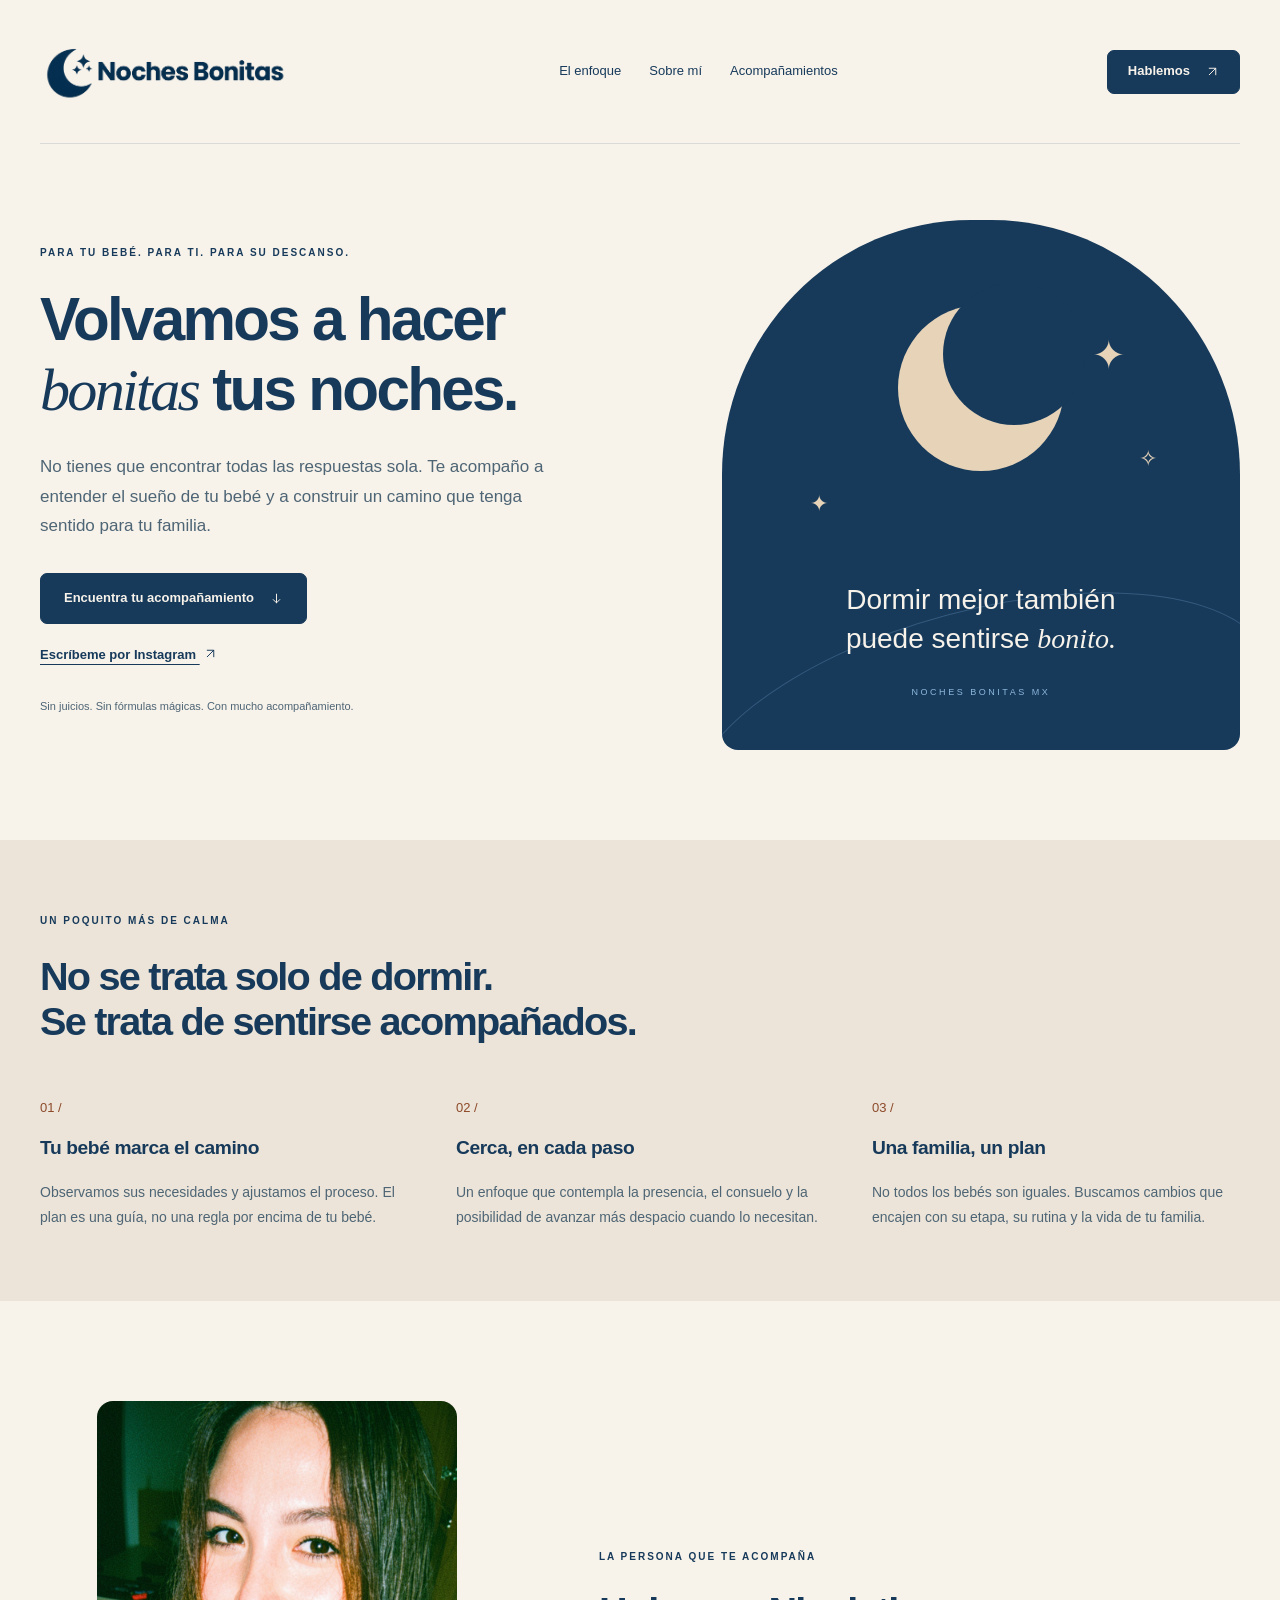
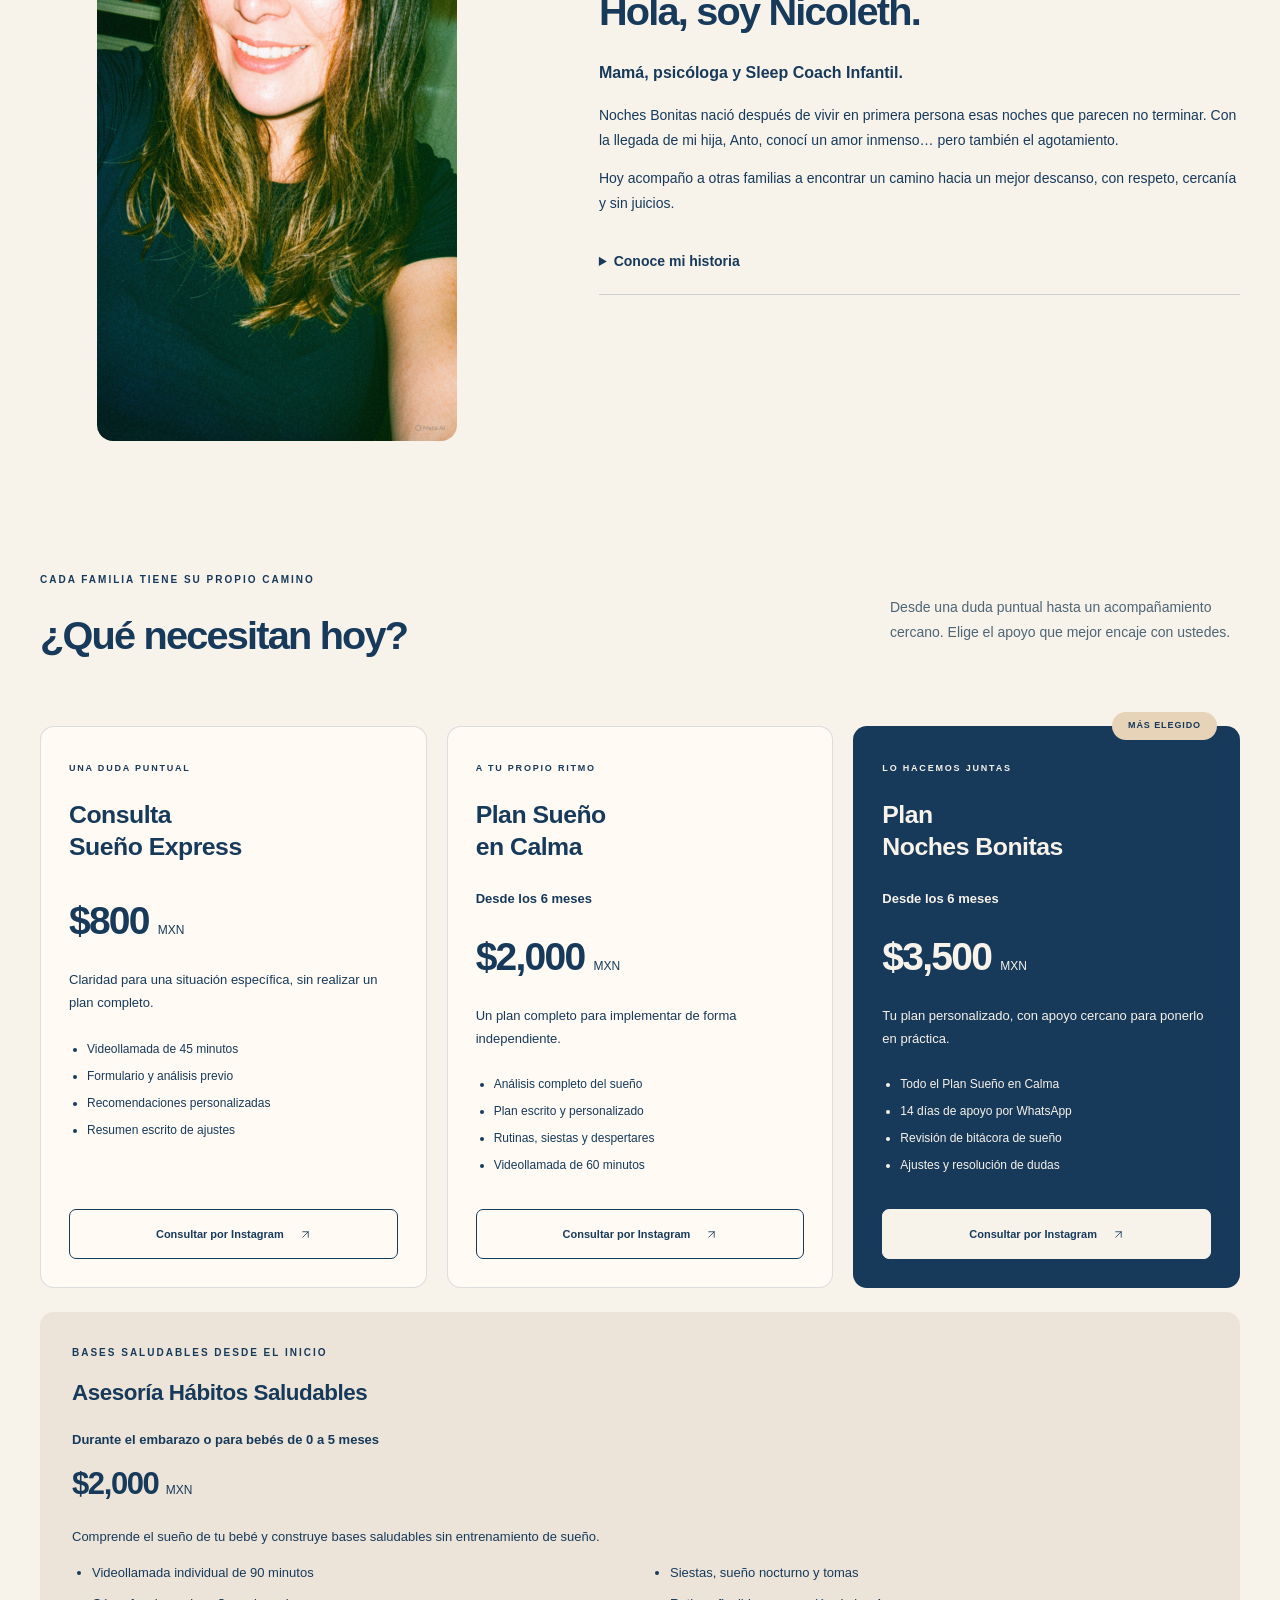
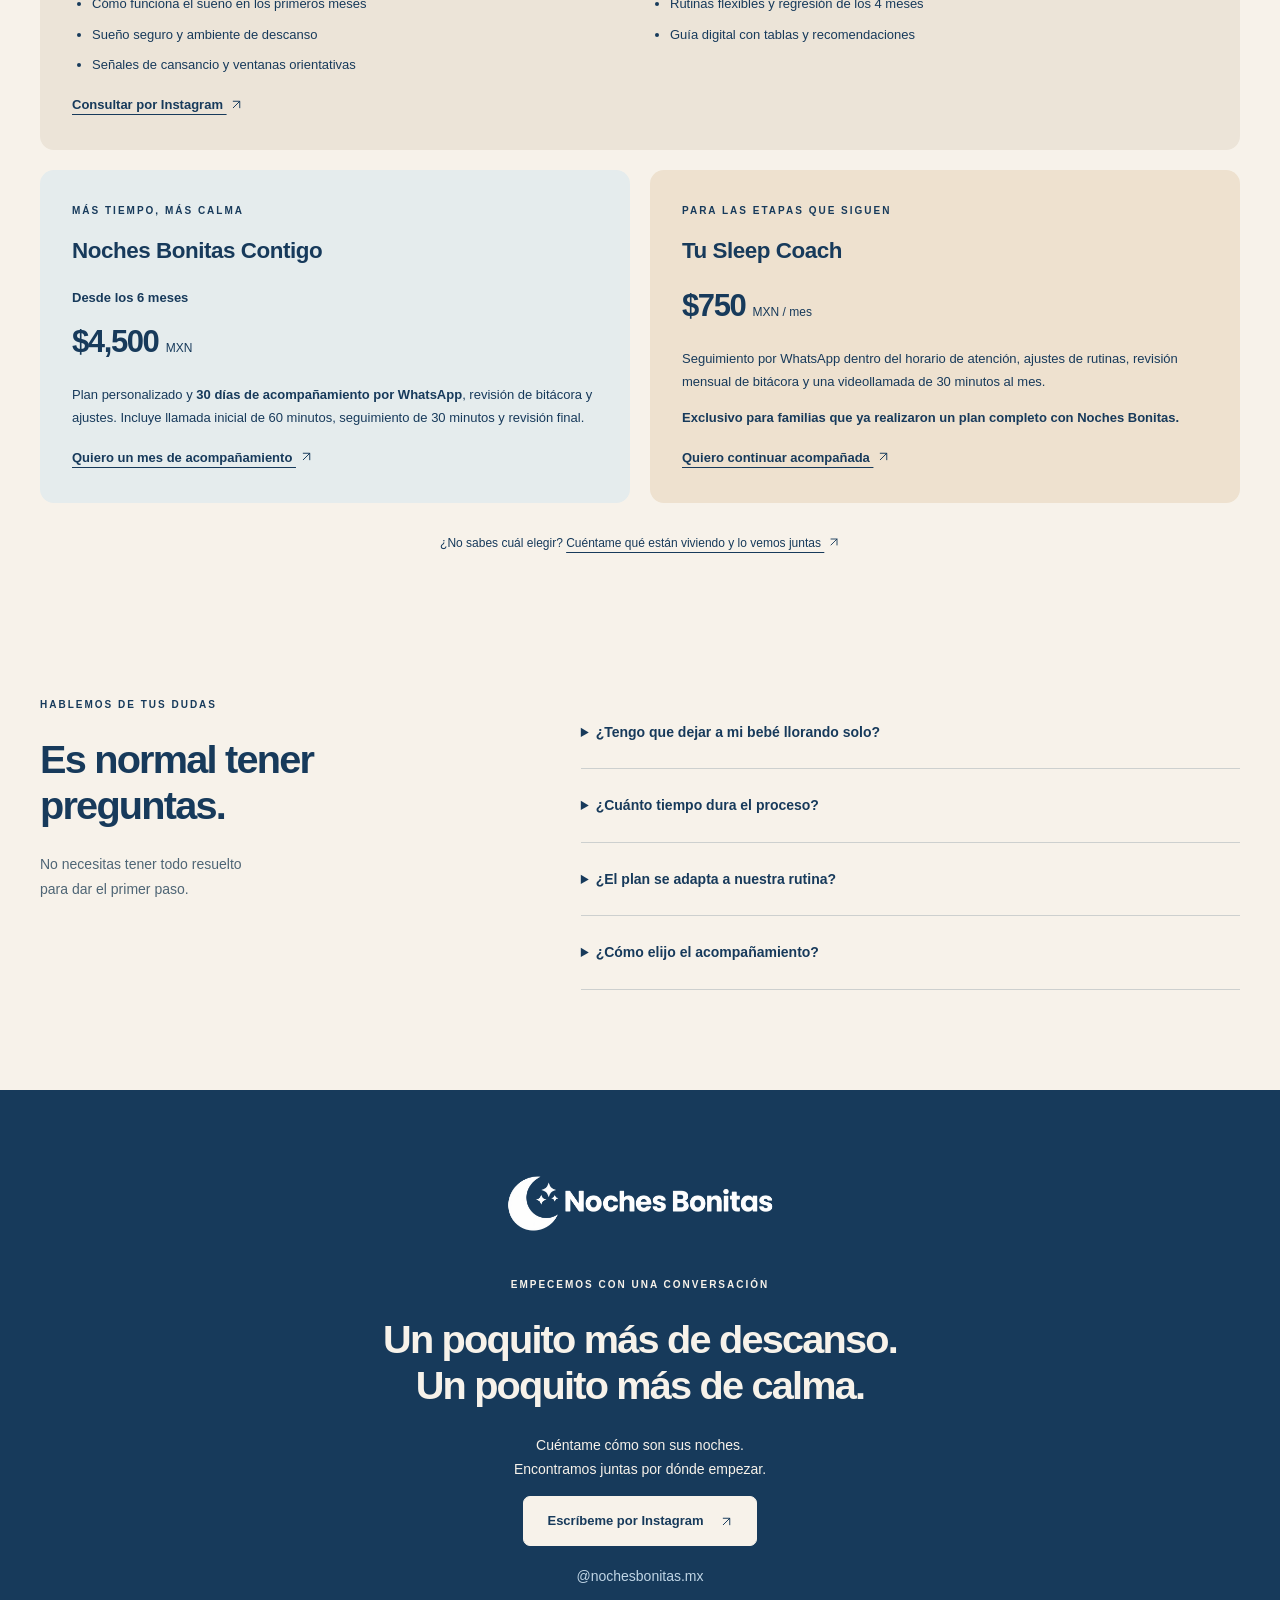
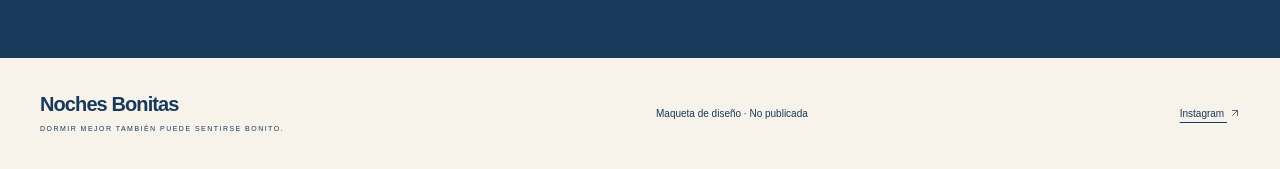
==== index.html @ 9ad990f3 "feat: add responsive Noches Bonitas website" ====
<!doctype html>
<html lang="es-MX">
<head>
  <meta charset="utf-8">
  <meta name="viewport" content="width=device-width, initial-scale=1">
  <meta name="description" content="Acompañamiento de sueño infantil respetuoso y personalizado con Nicoleth. Conoce los servicios de Noches Bonitas Mx.">
  <title>Noches Bonitas · Sueño infantil respetuoso</title>
  <link rel="stylesheet" href="styles.css">
  <script src="animations.js" defer></script>
</head>
<body>
  <a class="skip-link" href="#inicio">Ir al contenido</a>
  <header class="header wrap">
    <a class="brand-image" href="#inicio" aria-label="Noches Bonitas, inicio"><img src="assets/images/brand/logo-web-v2.png" alt="Noches Bonitas" width="2172" height="724" fetchpriority="high"></a>
    <nav aria-label="Navegación principal"><a href="#enfoque">El enfoque</a><a href="#nicoleth">Sobre mí</a><a href="#servicios">Acompañamientos</a></nav>
    <a class="button small" href="https://ig.me/m/nochesbonitas.mx">Hablemos <svg class="icon-arrow" viewBox="0 0 24 24" width="16" height="16" fill="none" stroke="currentColor" stroke-width="1.8" stroke-linecap="round" stroke-linejoin="round" aria-hidden="true" focusable="false"><path d="M6 18 18 6M6 6h12v12"/></svg></a>
  </header>
  <main id="inicio">
    <section class="hero wrap" aria-labelledby="hero-title">
      <div class="hero-copy">
        <p class="eyebrow">PARA TU BEBÉ. PARA TI. PARA SU DESCANSO.</p>
        <h1 id="hero-title">Volvamos a hacer<br><em>bonitas</em> tus noches.</h1>
        <p class="intro">No tienes que encontrar todas las respuestas sola. Te acompaño a entender el sueño de tu bebé y a construir un camino que tenga sentido para tu familia.</p>
        <div class="actions"><a class="button" href="#servicios">Encuentra tu acompañamiento <svg class="icon-arrow" viewBox="0 0 24 24" width="16" height="16" fill="none" stroke="currentColor" stroke-width="1.8" stroke-linecap="round" stroke-linejoin="round" aria-hidden="true" focusable="false"><path d="M12 4v16m-6-6 6 6 6-6"/></svg></a><a class="text-link" href="https://ig.me/m/nochesbonitas.mx">Escríbeme por Instagram <svg class="icon-arrow" viewBox="0 0 24 24" width="16" height="16" fill="none" stroke="currentColor" stroke-width="1.8" stroke-linecap="round" stroke-linejoin="round" aria-hidden="true" focusable="false"><path d="M6 18 18 6M6 6h12v12"/></svg></a></div>
        <p class="hero-note">Sin juicios. Sin fórmulas mágicas. Con mucho acompañamiento.</p>
      </div>
      <div class="night-art" role="img" aria-label="Ilustración decorativa de una luna y estrellas sobre un cielo azul">
        <span class="star star-one">✦</span><span class="star star-two">✧</span><span class="star star-three">✦</span>
        <div class="moon"></div><div class="orbit"></div>
        <p>Dormir mejor también<br>puede sentirse <em>bonito.</em></p>
        <span class="art-caption">NOCHES BONITAS MX</span>
      </div>
    </section>
    <section class="approach" id="enfoque">
      <div class="wrap"><p class="eyebrow">UN POQUITO MÁS DE CALMA</p><h2>No se trata solo de dormir.<br>Se trata de sentirse acompañados.</h2>
        <div class="principles">
          <article><span class="number">01 /</span><h3>Tu bebé marca el camino</h3><p>Observamos sus necesidades y ajustamos el proceso. El plan es una guía, no una regla por encima de tu bebé.</p></article>
          <article><span class="number">02 /</span><h3>Cerca, en cada paso</h3><p>Un enfoque que contempla la presencia, el consuelo y la posibilidad de avanzar más despacio cuando lo necesitan.</p></article>
          <article><span class="number">03 /</span><h3>Una familia, un plan</h3><p>No todos los bebés son iguales. Buscamos cambios que encajen con su etapa, su rutina y la vida de tu familia.</p></article>
        </div>
      </div>
    </section>
    <section class="about wrap" id="nicoleth">
      <div class="portrait"><img src="assets/images/people/nicoleth.jpeg" alt="Nicoleth, fundadora de Noches Bonitas" width="900" height="1600" loading="lazy" decoding="async"></div>
      <div><p class="eyebrow">LA PERSONA QUE TE ACOMPAÑA</p><h2>Hola, soy Nicoleth.</h2><p class="credentials">Mamá, psicóloga y Sleep Coach Infantil.</p><p>Noches Bonitas nació después de vivir en primera persona esas noches que parecen no terminar. Con la llegada de mi hija, Anto, conocí un amor inmenso… pero también el agotamiento.</p><p>Hoy acompaño a otras familias a encontrar un camino hacia un mejor descanso, con respeto, cercanía y sin juicios.</p>
        <details class="story"><summary>Conoce mi historia</summary><p>Buscando respuestas descubrí que sí es posible ayudar a nuestros bebés a dormir mejor sin dejar de acompañarlos, respetando sus necesidades, sus tiempos y, sobre todo, el vínculo con nosotros.</p><p>Y de ahí nació Noches Bonitas. Un espacio creado para familias que quieren mejorar el descanso de sus pequeños desde un enfoque cálido, respetuoso y personalizado, porque no todos los bebés son iguales y tampoco todas las familias necesitan lo mismo.</p><p>Aquí vamos a mirar mucho más que cuántas horas duerme tu bebé. Vamos a entender qué está pasando, hacer los ajustes que necesitemos y encontrar juntas un camino que realmente tenga sentido para tu familia.</p><p>Porque mi objetivo no es solamente que tu bebé duerma mejor. Es que ustedes vuelvan a disfrutar sus noches, sus días y esta etapa con un poquito más de calma.</p></details>
      </div>
    </section>
    <section class="services wrap" id="servicios">
      <div class="section-heading"><div><p class="eyebrow">CADA FAMILIA TIENE SU PROPIO CAMINO</p><h2>¿Qué necesitan hoy?</h2></div><p>Desde una duda puntual hasta un acompañamiento cercano. Elige el apoyo que mejor encaje con ustedes.</p></div>
      <div class="plan-grid">
        <article class="plan"><p class="eyebrow">UNA DUDA PUNTUAL</p><h3>Consulta <br>Sueño Express</h3><p class="price">$800 <span>MXN</span></p><p>Claridad para una situación específica, sin realizar un plan completo.</p><ul><li>Videollamada de 45 minutos</li><li>Formulario y análisis previo</li><li>Recomendaciones personalizadas</li><li>Resumen escrito de ajustes</li></ul><a class="button outline" href="https://ig.me/m/nochesbonitas.mx">Consultar por Instagram <svg class="icon-arrow" viewBox="0 0 24 24" width="16" height="16" fill="none" stroke="currentColor" stroke-width="1.8" stroke-linecap="round" stroke-linejoin="round" aria-hidden="true" focusable="false"><path d="M6 18 18 6M6 6h12v12"/></svg></a></article>
        <article class="plan"><p class="eyebrow">A TU PROPIO RITMO</p><h3>Plan Sueño <br>en Calma</h3><p class="eligibility">Desde los 6 meses</p><p class="price">$2,000 <span>MXN</span></p><p>Un plan completo para implementar de forma independiente.</p><ul><li>Análisis completo del sueño</li><li>Plan escrito y personalizado</li><li>Rutinas, siestas y despertares</li><li>Videollamada de 60 minutos</li></ul><a class="button outline" href="https://ig.me/m/nochesbonitas.mx">Consultar por Instagram <svg class="icon-arrow" viewBox="0 0 24 24" width="16" height="16" fill="none" stroke="currentColor" stroke-width="1.8" stroke-linecap="round" stroke-linejoin="round" aria-hidden="true" focusable="false"><path d="M6 18 18 6M6 6h12v12"/></svg></a></article>
        <article class="plan featured"><span class="badge">MÁS ELEGIDO</span><p class="eyebrow">LO HACEMOS JUNTAS</p><h3>Plan <br>Noches Bonitas</h3><p class="eligibility">Desde los 6 meses</p><p class="price">$3,500 <span>MXN</span></p><p>Tu plan personalizado, con apoyo cercano para ponerlo en práctica.</p><ul><li>Todo el Plan Sueño en Calma</li><li>14 días de apoyo por WhatsApp</li><li>Revisión de bitácora de sueño</li><li>Ajustes y resolución de dudas</li></ul><a class="button cream" href="https://ig.me/m/nochesbonitas.mx">Consultar por Instagram <svg class="icon-arrow" viewBox="0 0 24 24" width="16" height="16" fill="none" stroke="currentColor" stroke-width="1.8" stroke-linecap="round" stroke-linejoin="round" aria-hidden="true" focusable="false"><path d="M6 18 18 6M6 6h12v12"/></svg></a></article>
      </div>
      <div class="extra-plans">
        <article class="wide-plan early-months">
          <p class="eyebrow">BASES SALUDABLES DESDE EL INICIO</p>
          <h3>Asesoría Hábitos Saludables</h3>
          <p class="eligibility">Durante el embarazo o para bebés de 0 a 5 meses</p>
          <p class="price">$2,000 <span>MXN</span></p>
          <p>Comprende el sueño de tu bebé y construye bases saludables sin entrenamiento de sueño.</p>
          <ul>
            <li>Videollamada individual de 90 minutos</li>
            <li>Cómo funciona el sueño en los primeros meses</li>
            <li>Sueño seguro y ambiente de descanso</li>
            <li>Señales de cansancio y ventanas orientativas</li>
            <li>Siestas, sueño nocturno y tomas</li>
            <li>Rutinas flexibles y regresión de los 4 meses</li>
            <li>Guía digital con tablas y recomendaciones</li>
          </ul>
          <a class="text-link" href="https://ig.me/m/nochesbonitas.mx">Consultar por Instagram <svg class="icon-arrow" viewBox="0 0 24 24" width="16" height="16" fill="none" stroke="currentColor" stroke-width="1.8" stroke-linecap="round" stroke-linejoin="round" aria-hidden="true" focusable="false"><path d="M6 18 18 6M6 6h12v12"/></svg></a>
        </article>
        <article class="wide-plan"><p class="eyebrow">MÁS TIEMPO, MÁS CALMA</p><h3>Noches Bonitas Contigo</h3><p class="eligibility">Desde los 6 meses</p><p class="price">$4,500 <span>MXN</span></p><p>Plan personalizado y <strong>30 días de acompañamiento por WhatsApp</strong>, revisión de bitácora y ajustes. Incluye llamada inicial de 60 minutos, seguimiento de 30 minutos y revisión final.</p><a class="text-link" href="https://ig.me/m/nochesbonitas.mx">Quiero un mes de acompañamiento <svg class="icon-arrow" viewBox="0 0 24 24" width="16" height="16" fill="none" stroke="currentColor" stroke-width="1.8" stroke-linecap="round" stroke-linejoin="round" aria-hidden="true" focusable="false"><path d="M6 18 18 6M6 6h12v12"/></svg></a></article>
        <article class="wide-plan membership"><p class="eyebrow">PARA LAS ETAPAS QUE SIGUEN</p><h3>Tu Sleep Coach</h3><p class="price">$750 <span>MXN / mes</span></p><p>Seguimiento por WhatsApp dentro del horario de atención, ajustes de rutinas, revisión mensual de bitácora y una videollamada de 30 minutos al mes.</p><p class="eligibility">Exclusivo para familias que ya realizaron un plan completo con Noches Bonitas.</p><a class="text-link" href="https://ig.me/m/nochesbonitas.mx">Quiero continuar acompañada <svg class="icon-arrow" viewBox="0 0 24 24" width="16" height="16" fill="none" stroke="currentColor" stroke-width="1.8" stroke-linecap="round" stroke-linejoin="round" aria-hidden="true" focusable="false"><path d="M6 18 18 6M6 6h12v12"/></svg></a></article>
      </div>
      <p class="help">¿No sabes cuál elegir? <a href="https://ig.me/m/nochesbonitas.mx">Cuéntame qué están viviendo y lo vemos juntas <svg class="icon-arrow" viewBox="0 0 24 24" width="16" height="16" fill="none" stroke="currentColor" stroke-width="1.8" stroke-linecap="round" stroke-linejoin="round" aria-hidden="true" focusable="false"><path d="M6 18 18 6M6 6h12v12"/></svg></a></p>
    </section>
    <section class="faq wrap" id="preguntas"><div><p class="eyebrow">HABLEMOS DE TUS DUDAS</p><h2>Es normal tener<br>preguntas.</h2><p>No necesitas tener todo resuelto<br>para dar el primer paso.</p></div><div class="questions">
      <details><summary>¿Tengo que dejar a mi bebé llorando solo?</summary><p>El enfoque de Noches Bonitas no consiste en dejarlo llorando solo. Puede haber protesta o llanto ante los cambios; el acompañamiento se adapta y puede incluir voz, contacto, brazos o una pausa.</p></details>
      <details><summary>¿Cuánto tiempo dura el proceso?</summary><p>No hay un número exacto de noches ni resultados garantizados. Cada bebé y cada familia tienen su ritmo. Los 14 o 30 días de los planes corresponden al tiempo de acompañamiento contratado.</p></details>
      <details><summary>¿El plan se adapta a nuestra rutina?</summary><p>Sí. Se busca una estructura flexible y personalizada. No se trata de seguir un horario perfecto, sino de observar las necesidades de tu bebé y ajustar el camino.</p></details>
      <details><summary>¿Cómo elijo el acompañamiento?</summary><p>Si estás embarazada o tu bebé tiene de 0 a 5 meses, la Asesoría Hábitos Saludables ofrece orientación sin entrenamiento de sueño. Desde los 6 meses, puedes elegir un plan personalizado con distintos niveles de apoyo. Para una situación puntual, está la Consulta Sueño Express. Escríbeme por Instagram y revisamos qué opción encaja con tu familia.</p></details>
    </div></section>
    <section class="contact"><div class="wrap"><img class="contact-logo" src="assets/images/brand/logo-web-v2.png" alt="Noches Bonitas" width="2172" height="724" loading="lazy" decoding="async"><p class="eyebrow">EMPECEMOS CON UNA CONVERSACIÓN</p><h2>Un poquito más de descanso.<br>Un poquito más de calma.</h2><p>Cuéntame cómo son sus noches.<br>Encontramos juntas por dónde empezar.</p><a class="button cream" href="https://ig.me/m/nochesbonitas.mx">Escríbeme por Instagram <svg class="icon-arrow" viewBox="0 0 24 24" width="16" height="16" fill="none" stroke="currentColor" stroke-width="1.8" stroke-linecap="round" stroke-linejoin="round" aria-hidden="true" focusable="false"><path d="M6 18 18 6M6 6h12v12"/></svg></a><p class="handle">@nochesbonitas.mx</p></div></section>
  </main>
  <footer class="wrap"><a class="wordmark" href="#inicio">Noches Bonitas<span>DORMIR MEJOR TAMBIÉN PUEDE SENTIRSE BONITO.</span></a><p>Maqueta de diseño · No publicada</p><a href="https://www.instagram.com/nochesbonitas.mx/">Instagram <svg class="icon-arrow" viewBox="0 0 24 24" width="16" height="16" fill="none" stroke="currentColor" stroke-width="1.8" stroke-linecap="round" stroke-linejoin="round" aria-hidden="true" focusable="false"><path d="M6 18 18 6M6 6h12v12"/></svg></a></footer>
</body>
</html>
---- styles.css ----
:root {
  --night: #173a5b;
  --sky: #8db8dc;
  --cream: #f7f2ea;
  --sand: #e6d3b8;
  --caramel: #d9b48b;
  --terracotta: #d8743c;
  --ink-muted: #4e6575;
}
* { box-sizing: border-box; }
html { scroll-behavior: smooth; scroll-padding-top: 24px; }
body { margin: 0; background: var(--cream); color: var(--night); font-family: Montserrat, "Segoe UI", sans-serif; font-size: 16px; line-height: 1.75; }
a { color: inherit; text-underline-offset: 5px; }
a, summary { -webkit-tap-highlight-color: transparent; }
:focus-visible { outline: 3px solid var(--terracotta); outline-offset: 6px; }
h1, h2, h3, .wordmark { font-family: Poppins, "Segoe UI", sans-serif; line-height: 1.15; letter-spacing: -.045em; }
h1, h2, h3, p { margin-top: 0; }
h1 { font-size: clamp(2.7rem, 4.7vw, 4.6rem); font-weight: 600; margin-bottom: 28px; }
h2 { font-size: clamp(2rem, 3.1vw, 3rem); font-weight: 600; margin-bottom: 24px; }
h3 { font-size: 1.55rem; font-weight: 600; line-height: 1.3; letter-spacing: -.02em; }
em { font-family: Georgia, serif; font-weight: 400; }
.wrap { width: min(1200px, calc(100% - 80px)); margin-inline: auto; }
.header { display: flex; align-items: center; justify-content: space-between; gap: 24px; padding-block: 30px; border-bottom: 1px solid #173a5b20; }
.wordmark { font-size: 1.6rem; text-decoration: none; font-weight: 700; white-space: nowrap; }
.wordmark span { display: block; margin-top: 8px; font: 9px/1.5 "Segoe UI", sans-serif; letter-spacing: .21em; }
nav { display: flex; gap: 28px; font-size: 13px; }
nav a { text-decoration: none; }
nav a:hover, .text-link:hover { text-decoration: underline; }
.button { display: inline-flex; justify-content: center; align-items: center; gap: 16px; min-height: 50px; padding: 13px 23px; border: 1px solid var(--night); border-radius: 7px; color: var(--cream); background: var(--night); text-decoration: none; font-size: 13px; font-weight: 600; transition: transform .2s, box-shadow .2s; }
.button:hover { transform: translateY(-2px); box-shadow: 0 6px 16px #173a5b20; }
.button.small { min-height: 44px; padding: 9px 20px; }
.hero { display: grid; grid-template-columns: 1.2fr 1fr; align-items: center; gap: 60px; padding-block: 76px 90px; }
.eyebrow { font-size: 10px; font-weight: 700; letter-spacing: .2em; margin-bottom: 24px; }
.intro { max-width: 520px; font-size: 17px; color: var(--ink-muted); }
.actions { display: flex; align-items: flex-start; flex-direction: column; gap: 20px; margin-top: 32px; }
.text-link { font-size: 13px; font-weight: 600; }
.icon-arrow { display: inline-block; width: 1em; height: 1em; flex-shrink: 0; vertical-align: -0.12em; }
a:not(.button) > .icon-arrow { margin-inline-start: .3em; }
.hero-note { font-size: 11px; color: var(--ink-muted); margin-top: 30px; }
.night-art { min-height: 530px; background: var(--night); border-radius: 48% 48% 16px 16px; position: relative; overflow: hidden; display: flex; flex-direction: column; align-items: center; justify-content: flex-end; padding: 50px 24px; color: var(--cream); }
.moon { position: absolute; top: 85px; left: calc(50% - 83px); width: 166px; height: 166px; border-radius: 50%; background: var(--sand); }
.moon::after { content: ""; position: absolute; width: 142px; height: 142px; border-radius: 50%; background: var(--night); top: -22px; left: 45px; }
.star { position: absolute; color: var(--sand); }
.star-one { top: 100px; right: 22%; font-size: 40px; }
.star-two { top: 220px; right: 16%; font-size: 22px; }
.star-three { top: 265px; left: 17%; font-size: 22px; }
.night-art p { text-align: center; font-size: 28px; line-height: 1.4; z-index: 1; margin-bottom: 26px; }
.art-caption { font-size: 9px; letter-spacing: .28em; color: var(--sky); }
.orbit { width: 600px; height: 260px; border: 1px solid #8db8dc40; position: absolute; bottom: -120px; border-radius: 50%; transform: rotate(-15deg); }
.approach { background: #ece4d8; padding-block: 72px; }
.principles { display: grid; grid-template-columns: repeat(3, 1fr); gap: 48px; margin-top: 48px; }
.principles h3 { font-size: 1.2rem; margin-top: 15px; }
.principles p { font-size: 14px; margin-bottom: 0; color: var(--ink-muted); }
.number { color: #8d4929; font-size: 13px; }
.about { display: grid; grid-template-columns: .85fr 1.15fr; gap: 85px; align-items: center; padding-block: 100px; }
.brand-image { display: block; flex-shrink: 0; width: 250px; line-height: 0; }
.brand-image img { display: block; width: 100%; height: auto; }
.portrait { width: min(100%, 360px); justify-self: center; }
.portrait img { display: block; width: 100%; height: auto; border-radius: 16px; }
.contact-logo { display: block; width: min(280px, 85%); height: auto; margin: 0 auto 28px; filter: brightness(0) invert(1); }
.credentials { font-weight: 600; }
.about p:not(.eyebrow):not(.credentials) { font-size: 14px; }
summary { cursor: pointer; padding-block: 20px; font-weight: 600; font-size: 14px; }
details p { color: var(--ink-muted); font-size: 14px; }
.story { border-bottom: 1px solid #173a5b30; }
.services { padding-block: 30px 80px; }
.section-heading { display: flex; justify-content: space-between; align-items: center; gap: 40px; margin-bottom: 44px; }
.section-heading > p { max-width: 350px; color: var(--ink-muted); font-size: 14px; }
.plan-grid { display: grid; grid-template-columns: repeat(3, 1fr); gap: 20px; }
.plan { display: flex; flex-direction: column; padding: 34px 28px 28px; border: 1px solid #173a5300; border-color: #173a5b26; border-radius: 14px; background: #fffaf3; position: relative; }
.plan .eyebrow { font-size: 9px; margin-bottom: 22px; }
.plan h3 { min-height: 58px; }
.price { font-size: 39px; line-height: 1.2; font-weight: 600; letter-spacing: -.045em; margin-block: 10px 24px; }
.price span { font-size: 12px; letter-spacing: 0; font-weight: 400; white-space: nowrap; }
.plan > p:not(.price):not(.eyebrow), .wide-plan > p:not(.price):not(.eyebrow) { font-size: 13px; }
.plan ul { padding-left: 18px; font-size: 12px; line-height: 2.25; margin: 8px 0 30px; }
.plan .button { margin-top: auto; font-size: 11px; padding-inline: 10px; }
.outline { background: transparent; color: var(--night); }
.featured { background: var(--night); color: var(--cream); }
.badge { position: absolute; top: -15px; right: 22px; border-radius: 20px; padding: 6px 16px; background: var(--sand); color: var(--night); font-size: 9px; font-weight: 700; letter-spacing: .1em; }
.cream { background: var(--cream); color: var(--night); border-color: var(--cream); }
.extra-plans { display: grid; grid-template-columns: 1fr 1fr; gap: 20px; margin-top: 24px; }
.wide-plan { border-radius: 14px; padding: 32px; background: #e5eced; }
.wide-plan .eyebrow { margin-bottom: 16px; }
.wide-plan h3 { font-size: 1.4rem; }
.wide-plan .price { font-size: 31px; }
.membership { background: #eee1cf; }
.early-months { grid-column: 1 / -1; background: #ece4d8; }
.early-months ul { padding-left: 20px; font-size: 13px; columns: 2; column-gap: 40px; }
.early-months li { break-inside: avoid; margin-bottom: 8px; }
.eligibility { font-weight: 600; }
.help { text-align: center; margin-top: 30px; font-size: 12px; }
.faq { display: grid; grid-template-columns: 1fr 1.4fr; gap: 70px; padding-block: 50px 100px; }
.faq > div > p:not(.eyebrow) { color: var(--ink-muted); font-size: 14px; }
.questions details { border-bottom: 1px solid #173a5b30; }
.questions summary { padding-block: 24px; }
.contact { background: var(--night); color: var(--cream); text-align: center; padding: 65px 0 55px; }
.contact-star { color: var(--caramel); font-size: 38px; display: block; margin-bottom: 12px; }
.contact p:not(.eyebrow) { font-size: 14px; }
.contact .handle { margin-top: 18px; font-size: 11px; color: #c0d5e5; }
footer { display: flex; justify-content: space-between; align-items: center; gap: 25px; padding-block: 35px; }
footer .wordmark { font-size: 20px; }
footer .wordmark span { font-size: 7px; }
footer p, footer > a:last-child { font-size: 10px; margin: 0; }
.skip-link { position: absolute; top: -100px; left: 20px; padding: 12px; background: white; z-index: 10; }
.skip-link:focus { top: 10px; }
@media (max-width: 1000px) {
  .wrap { width: calc(100% - 48px); }
  nav { gap: 16px; font-size: 11px; }
  .hero { gap: 30px; }
  .night-art { min-height: 490px; }
  .about { gap: 40px; }
  .plan-grid { grid-template-columns: 1fr; gap: 25px; }
  .plan h3 { min-height: 0; }
  .plan h3 br { display: none; }
  .plan .button { align-self: flex-start; padding-inline: 24px; }
}
@media (max-width: 650px) {
  .wrap { width: calc(100% - 36px); }
  .header { flex-wrap: wrap; gap: 20px; padding-block: 22px; }
  .wordmark { font-size: 21px; }
  .wordmark span { font-size: 7px; }
  nav { order: 3; width: 100%; justify-content: space-between; }
  .hero { grid-template-columns: 1fr; padding-block: 48px; gap: 32px; }
  h1 { font-size: clamp(2.25rem, 9vw, 3.6rem); }
  .hero .eyebrow { font-size: 8px; }
  .intro { font-size: 15px; }
  .night-art { min-height: 440px; max-width: 420px; width: 100%; justify-self: center; }
  .moon { top: 55px; }
  .star-one { top: 60px; }
  .star-three { top: 200px; }
  .approach { padding-block: 48px; }
  .principles { grid-template-columns: 1fr; gap: 30px; margin-top: 30px; }
  .about { grid-template-columns: 1fr; padding-block: 55px; gap: 32px; }
  .portrait { max-width: 300px; }
  .brand-image { width: clamp(150px, 45vw, 210px); }
  .section-heading { display: block; }
  .extra-plans { grid-template-columns: 1fr; }
  .early-months ul { columns: 1; }
  .plan, .wide-plan { padding: 28px 24px; }
  .faq { grid-template-columns: 1fr; gap: 10px; padding-block: 20px 60px; }
  .services { padding-bottom: 45px; }
  .help a { display: block; margin-top: 8px; }
  .contact h2 { font-size: 1.9rem; }
  footer { flex-direction: column; align-items: flex-start; }
}
@media (prefers-reduced-motion: no-preference) {
  .moon { animation: moon-arrival 1800ms ease-out both; }
  .star { animation: starlight 2200ms ease-in-out 2 alternate; }
  .star-two { animation-delay: 200ms; }
  .star-three { animation-delay: 400ms; }
  .button .icon-arrow { transition: transform 200ms ease; }
  .button:hover .icon-arrow { transform: translate(2px, -2px); }
  details[open] > p { animation: answer-arrival 300ms ease-out; }
}
@keyframes moon-arrival {
  from { opacity: 0.5; transform: translateY(10px) rotate(-6deg); }
  to { opacity: 1; transform: translateY(0) rotate(0); }
}
@keyframes starlight {
  from { opacity: 0.6; }
  to { opacity: 1; }
}
@keyframes answer-arrival {
  from { opacity: 0.4; transform: translateY(4px); }
  to { opacity: 1; transform: translateY(0); }
}
@media (prefers-reduced-motion: reduce) {
  html { scroll-behavior: auto; }
  .button { transition: none; }
  .button:hover { transform: none; }
}
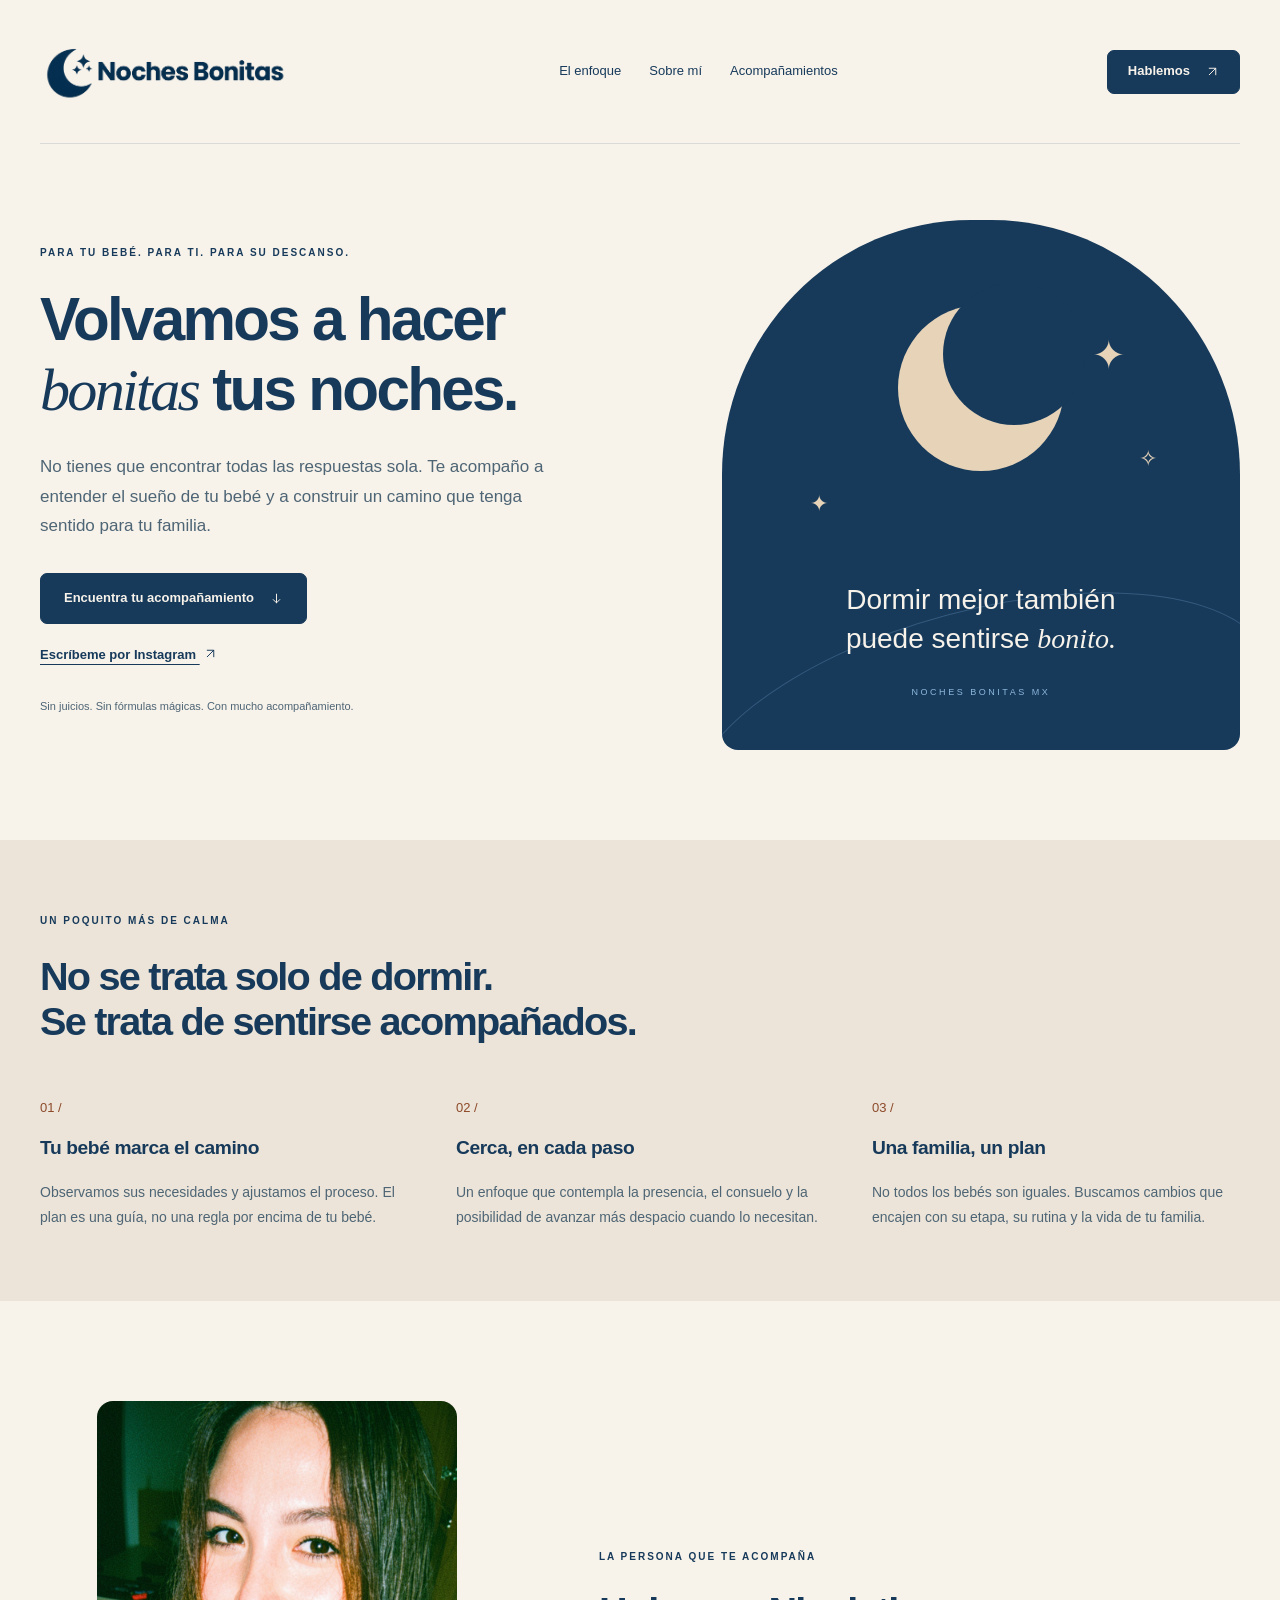
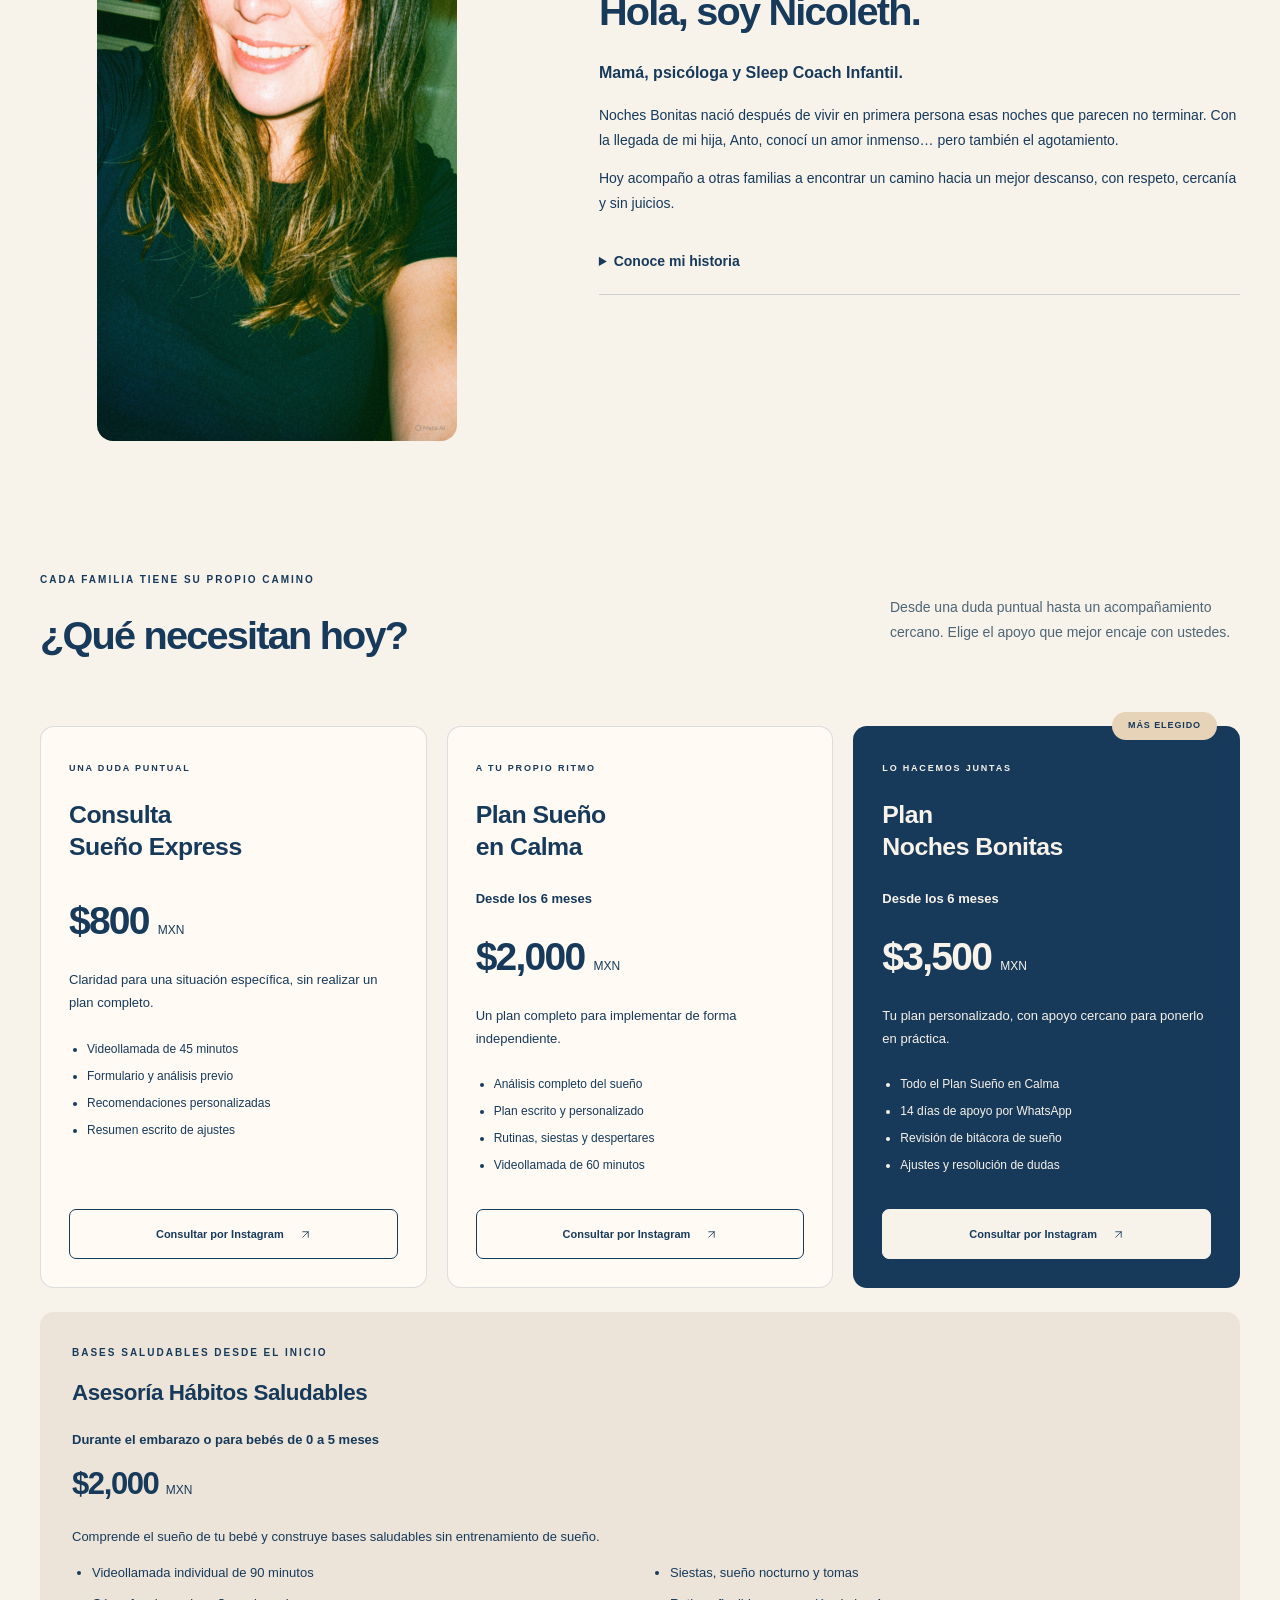
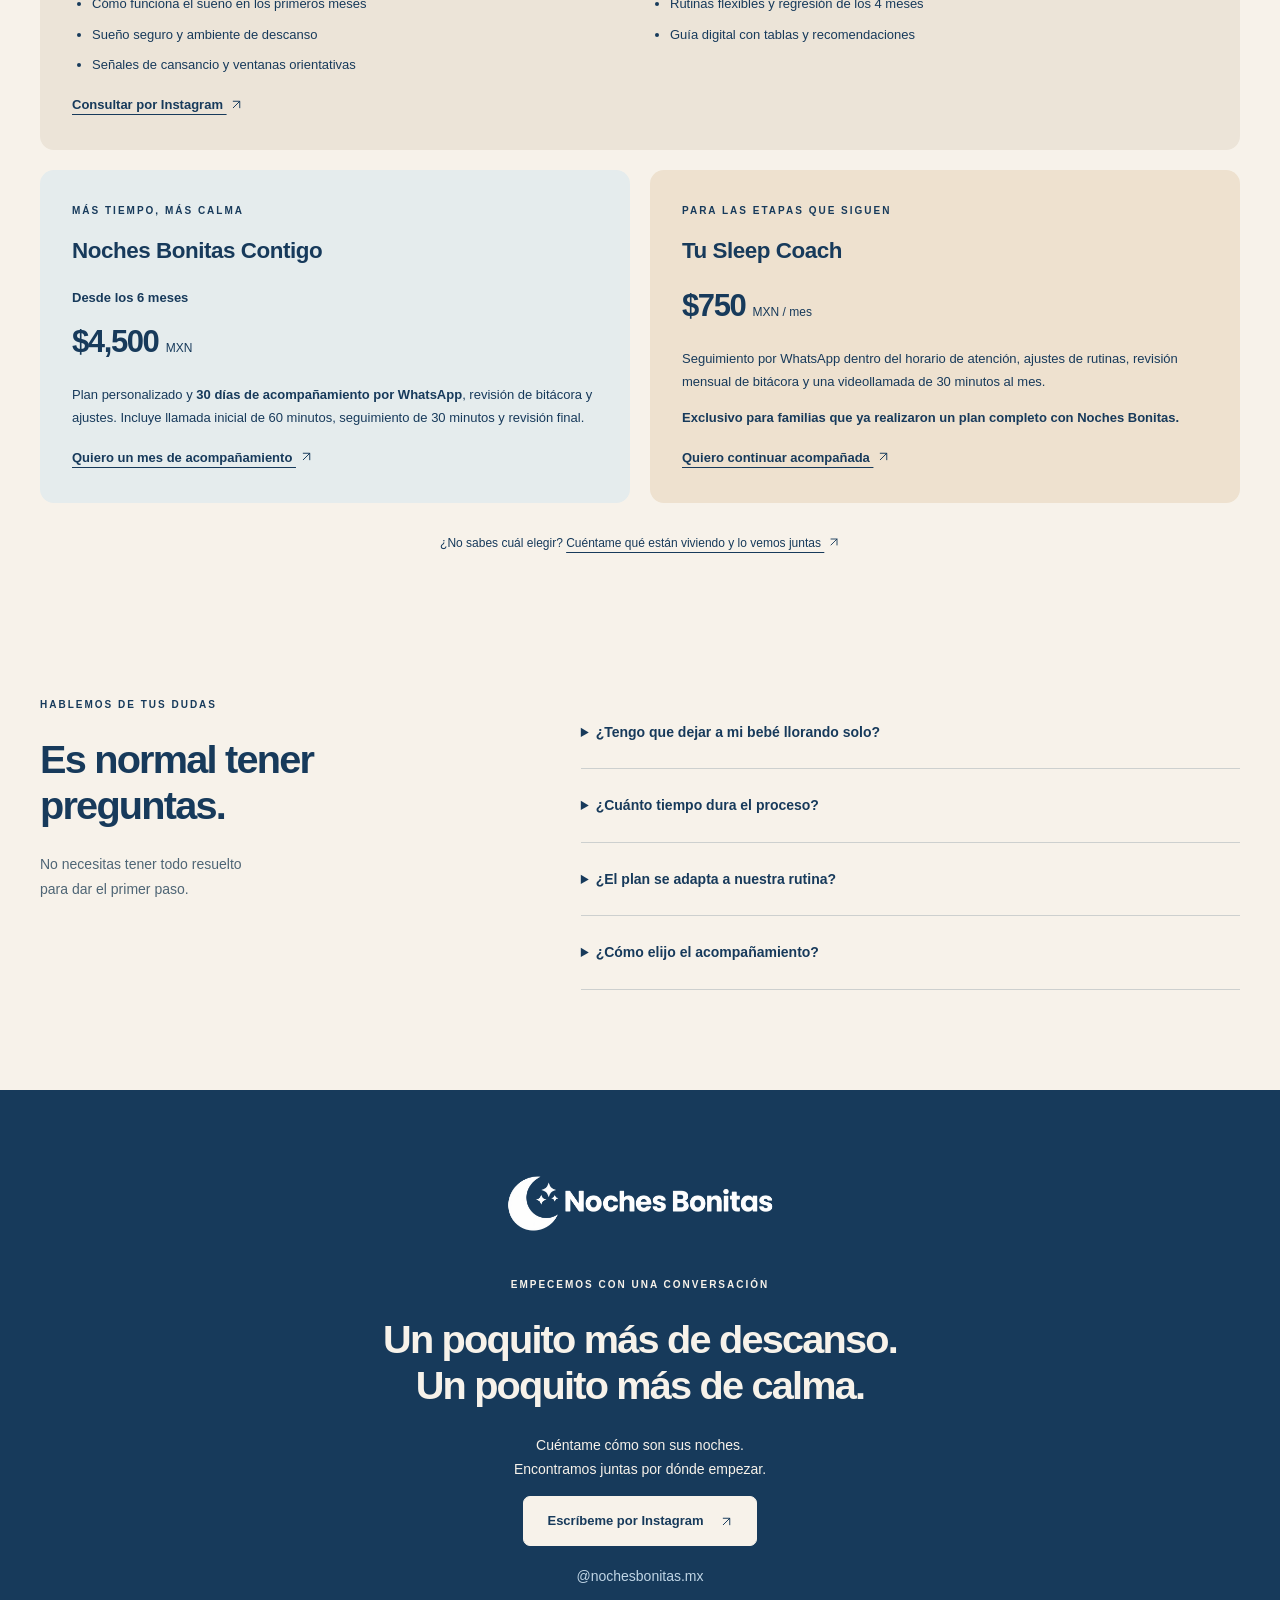
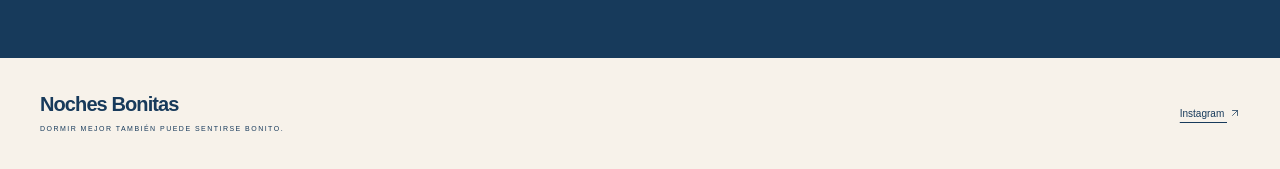
==== commit b128788d: "Fix unnecessary label" ====
--- a/index.html
+++ b/index.html
@@ -84,6 +84,6 @@
     </div></section>
     <section class="contact"><div class="wrap"><img class="contact-logo" src="assets/images/brand/logo-web-v2.png" alt="Noches Bonitas" width="2172" height="724" loading="lazy" decoding="async"><p class="eyebrow">EMPECEMOS CON UNA CONVERSACIÓN</p><h2>Un poquito más de descanso.<br>Un poquito más de calma.</h2><p>Cuéntame cómo son sus noches.<br>Encontramos juntas por dónde empezar.</p><a class="button cream" href="https://ig.me/m/nochesbonitas.mx">Escríbeme por Instagram <svg class="icon-arrow" viewBox="0 0 24 24" width="16" height="16" fill="none" stroke="currentColor" stroke-width="1.8" stroke-linecap="round" stroke-linejoin="round" aria-hidden="true" focusable="false"><path d="M6 18 18 6M6 6h12v12"/></svg></a><p class="handle">@nochesbonitas.mx</p></div></section>
   </main>
-  <footer class="wrap"><a class="wordmark" href="#inicio">Noches Bonitas<span>DORMIR MEJOR TAMBIÉN PUEDE SENTIRSE BONITO.</span></a><p>Maqueta de diseño · No publicada</p><a href="https://www.instagram.com/nochesbonitas.mx/">Instagram <svg class="icon-arrow" viewBox="0 0 24 24" width="16" height="16" fill="none" stroke="currentColor" stroke-width="1.8" stroke-linecap="round" stroke-linejoin="round" aria-hidden="true" focusable="false"><path d="M6 18 18 6M6 6h12v12"/></svg></a></footer>
+  <footer class="wrap"><a class="wordmark" href="#inicio">Noches Bonitas<span>DORMIR MEJOR TAMBIÉN PUEDE SENTIRSE BONITO.</span></a><a href="https://www.instagram.com/nochesbonitas.mx/">Instagram <svg class="icon-arrow" viewBox="0 0 24 24" width="16" height="16" fill="none" stroke="currentColor" stroke-width="1.8" stroke-linecap="round" stroke-linejoin="round" aria-hidden="true" focusable="false"><path d="M6 18 18 6M6 6h12v12"/></svg></a></footer>
 </body>
 </html>
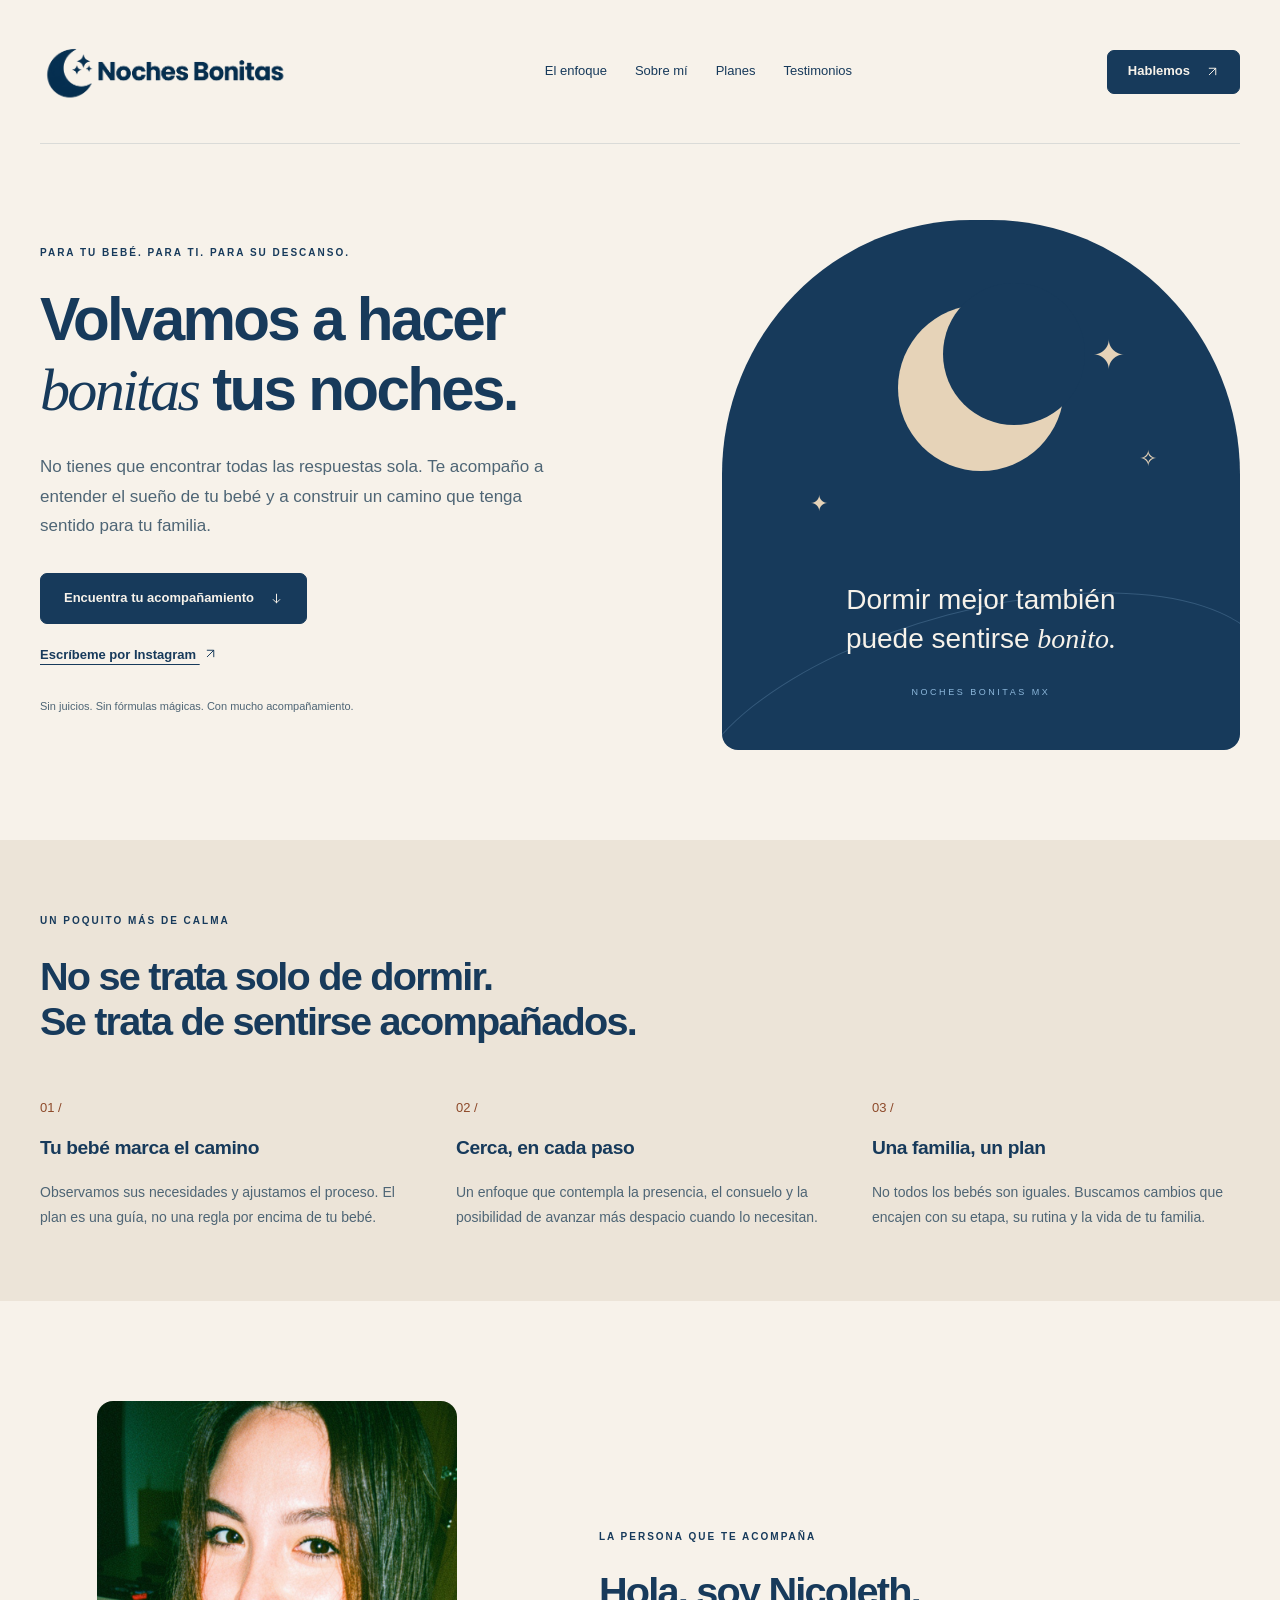
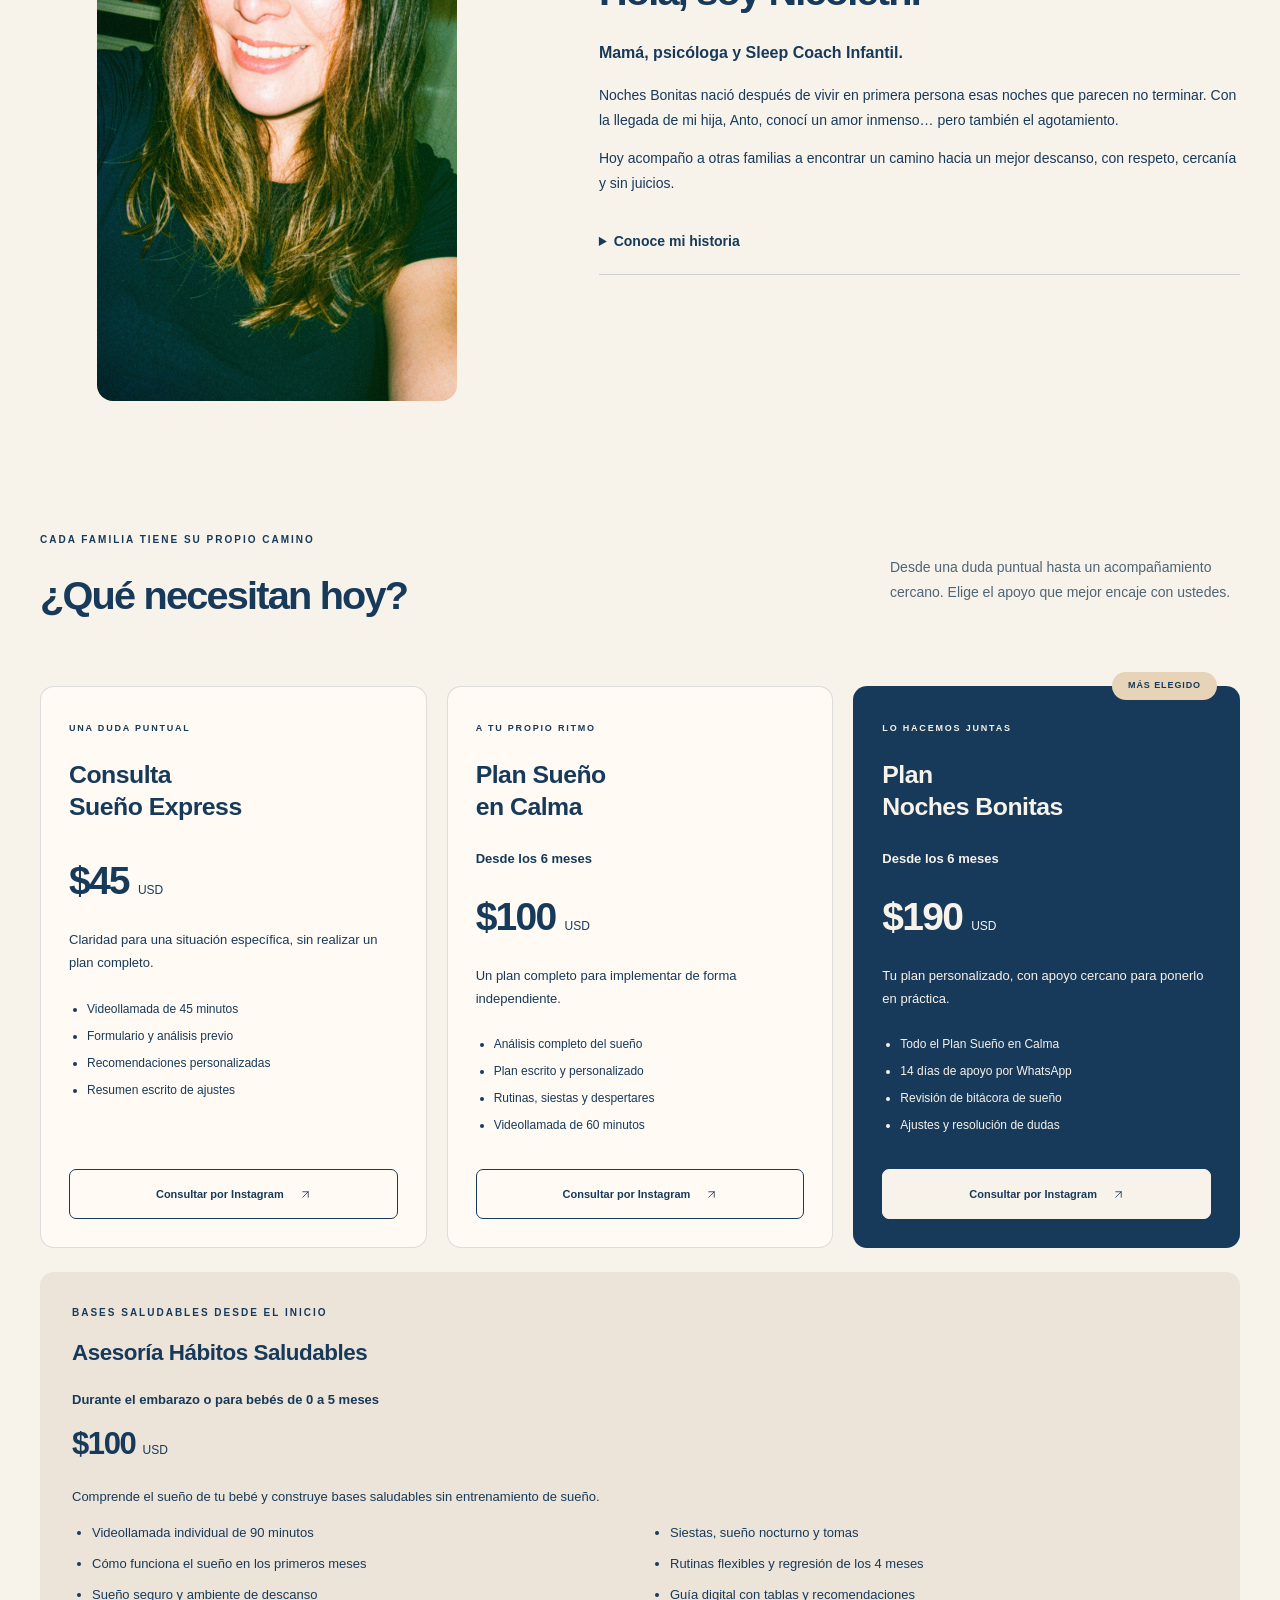
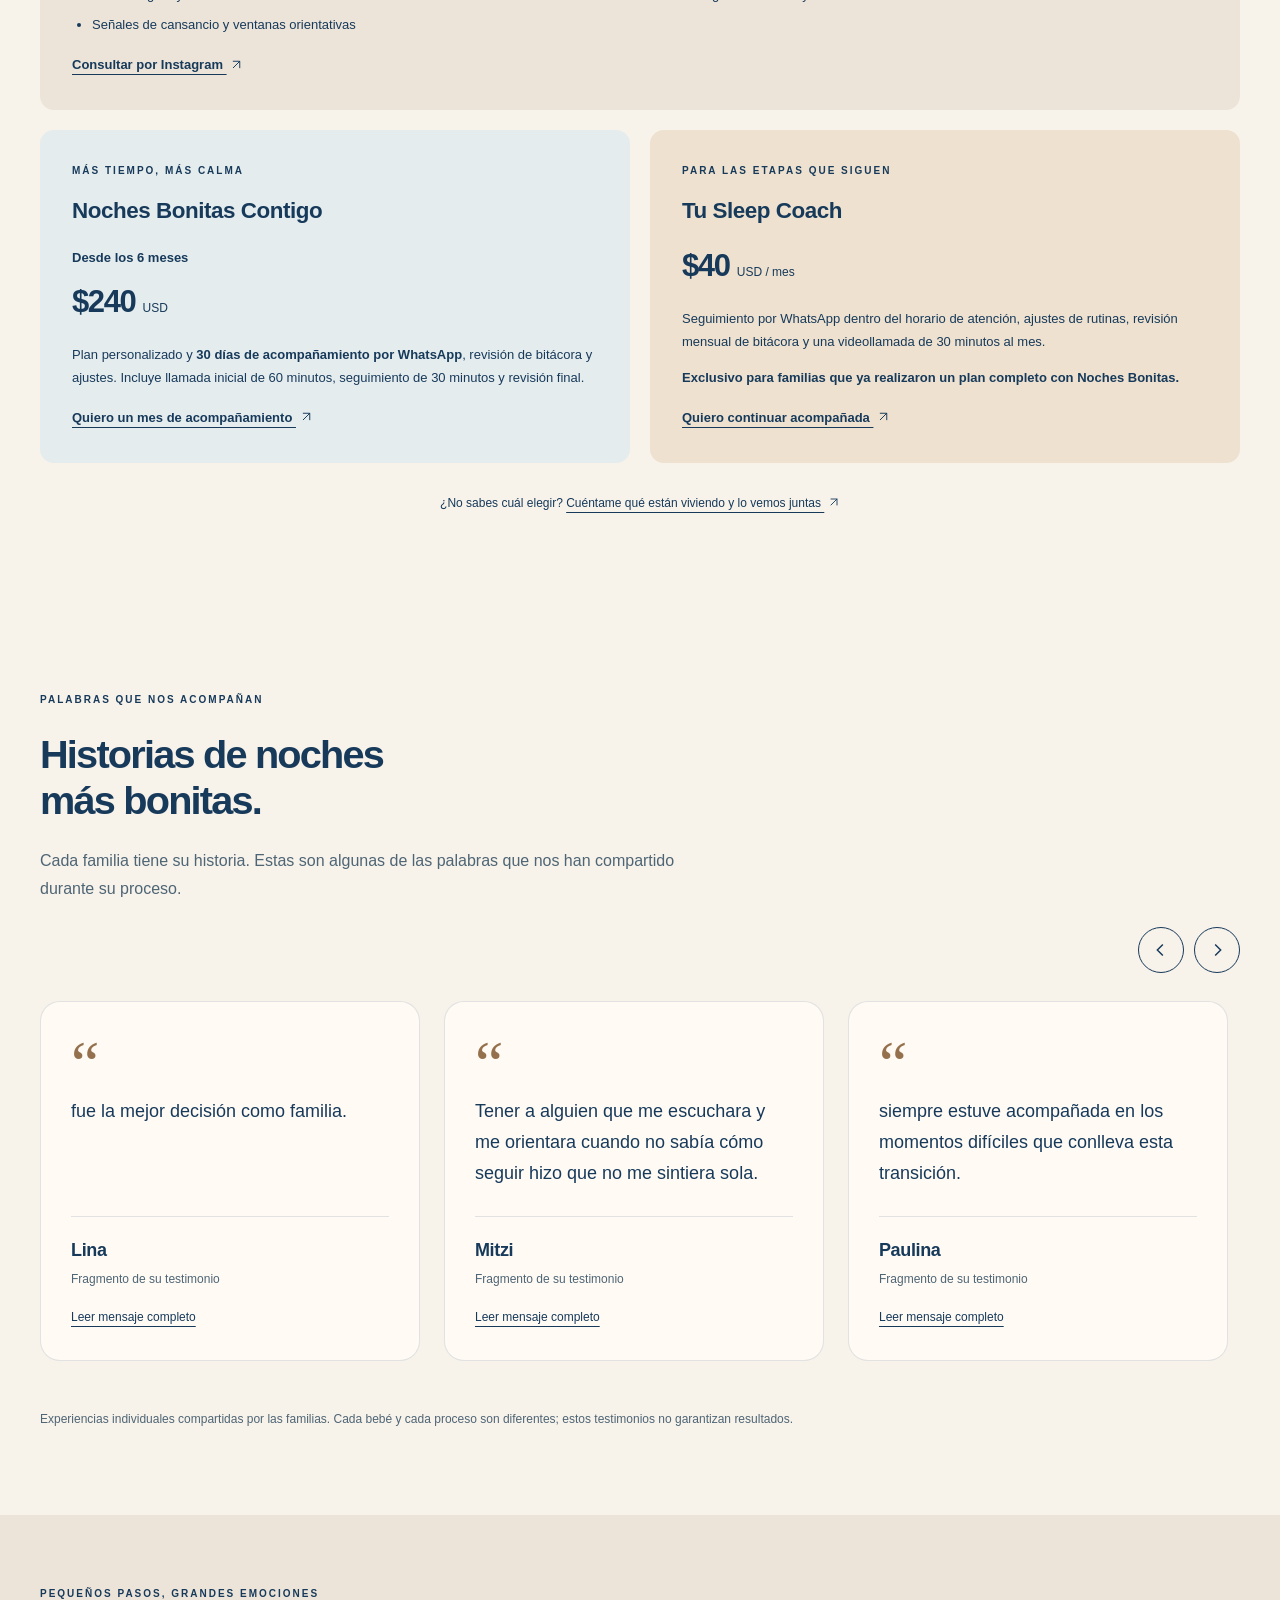
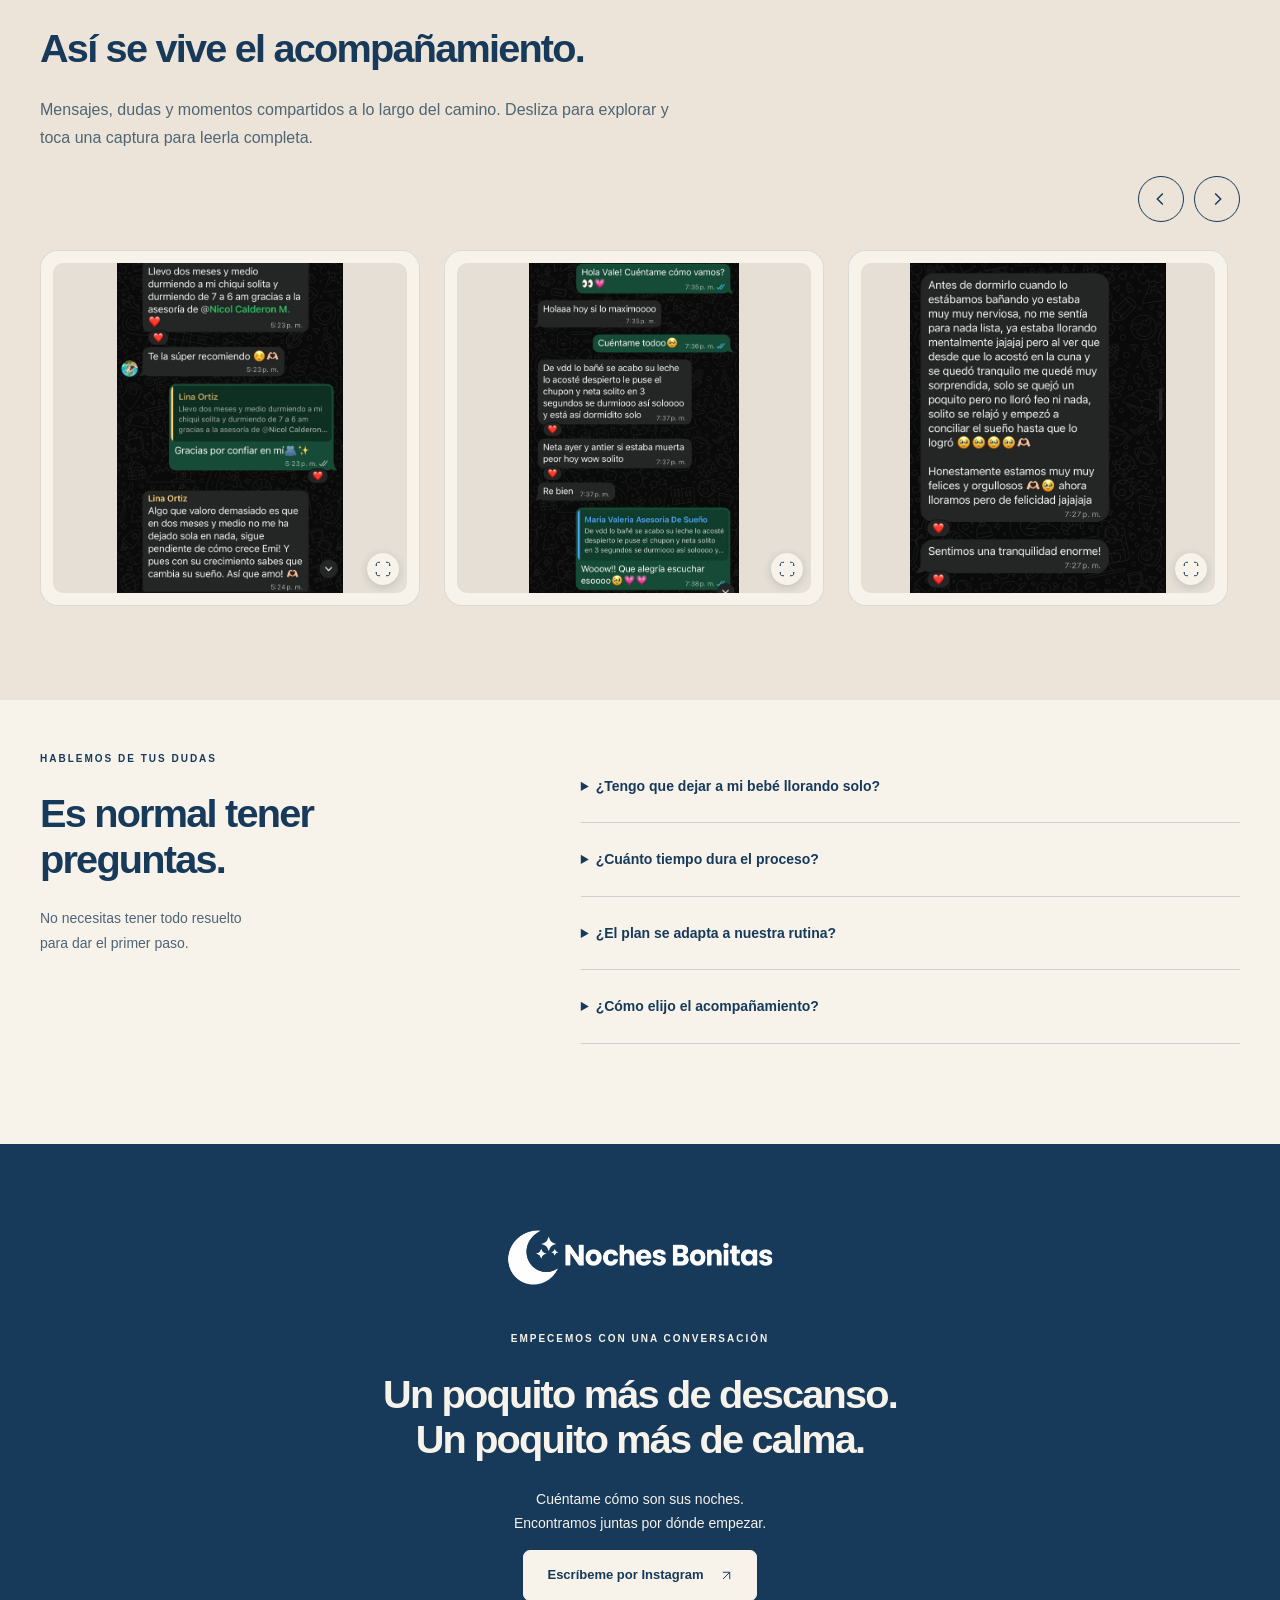
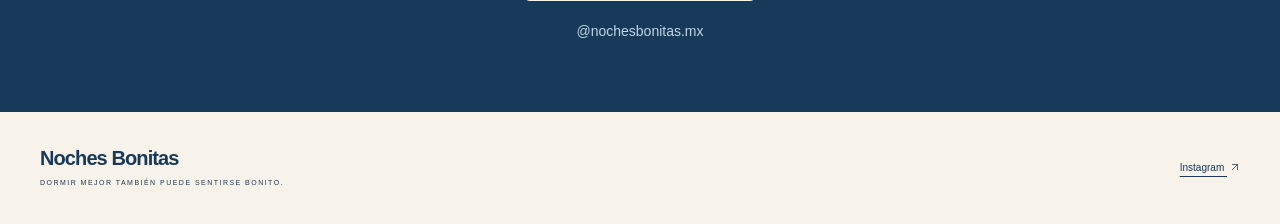
==== commit 8438f5ba: "New section" ====
--- a/index.html
+++ b/index.html
@@ -1,64 +1,170 @@
 <!doctype html>
 <html lang="es-MX">
+
 <head>
   <meta charset="utf-8">
   <meta name="viewport" content="width=device-width, initial-scale=1">
-  <meta name="description" content="Acompañamiento de sueño infantil respetuoso y personalizado con Nicoleth. Conoce los servicios de Noches Bonitas Mx.">
+  <meta name="description"
+    content="Acompañamiento de sueño infantil respetuoso y personalizado con Nicoleth. Conoce los servicios de Noches Bonitas Mx.">
   <title>Noches Bonitas · Sueño infantil respetuoso</title>
   <link rel="stylesheet" href="styles.css">
   <script src="animations.js" defer></script>
 </head>
+
 <body>
   <a class="skip-link" href="#inicio">Ir al contenido</a>
   <header class="header wrap">
-    <a class="brand-image" href="#inicio" aria-label="Noches Bonitas, inicio"><img src="assets/images/brand/logo-web-v2.png" alt="Noches Bonitas" width="2172" height="724" fetchpriority="high"></a>
-    <nav aria-label="Navegación principal"><a href="#enfoque">El enfoque</a><a href="#nicoleth">Sobre mí</a><a href="#servicios">Acompañamientos</a></nav>
-    <a class="button small" href="https://ig.me/m/nochesbonitas.mx">Hablemos <svg class="icon-arrow" viewBox="0 0 24 24" width="16" height="16" fill="none" stroke="currentColor" stroke-width="1.8" stroke-linecap="round" stroke-linejoin="round" aria-hidden="true" focusable="false"><path d="M6 18 18 6M6 6h12v12"/></svg></a>
+    <a class="brand-image" href="#inicio" aria-label="Noches Bonitas, inicio"><img
+        src="assets/images/brand/logo-web-v2.png" alt="Noches Bonitas" width="2172" height="724"
+        fetchpriority="high"></a>
+    <nav aria-label="Navegación principal"><a href="#enfoque">El enfoque</a><a href="#nicoleth">Sobre mí</a><a
+        href="#servicios">Planes</a><a href="#testimonios">Testimonios</a></nav>
+    <a class="button small" href="https://ig.me/m/nochesbonitas.mx">Hablemos <svg class="icon-arrow" viewBox="0 0 24 24"
+        width="16" height="16" fill="none" stroke="currentColor" stroke-width="1.8" stroke-linecap="round"
+        stroke-linejoin="round" aria-hidden="true" focusable="false">
+        <path d="M6 18 18 6M6 6h12v12" />
+      </svg></a>
   </header>
   <main id="inicio">
     <section class="hero wrap" aria-labelledby="hero-title">
       <div class="hero-copy">
         <p class="eyebrow">PARA TU BEBÉ. PARA TI. PARA SU DESCANSO.</p>
         <h1 id="hero-title">Volvamos a hacer<br><em>bonitas</em> tus noches.</h1>
-        <p class="intro">No tienes que encontrar todas las respuestas sola. Te acompaño a entender el sueño de tu bebé y a construir un camino que tenga sentido para tu familia.</p>
-        <div class="actions"><a class="button" href="#servicios">Encuentra tu acompañamiento <svg class="icon-arrow" viewBox="0 0 24 24" width="16" height="16" fill="none" stroke="currentColor" stroke-width="1.8" stroke-linecap="round" stroke-linejoin="round" aria-hidden="true" focusable="false"><path d="M12 4v16m-6-6 6 6 6-6"/></svg></a><a class="text-link" href="https://ig.me/m/nochesbonitas.mx">Escríbeme por Instagram <svg class="icon-arrow" viewBox="0 0 24 24" width="16" height="16" fill="none" stroke="currentColor" stroke-width="1.8" stroke-linecap="round" stroke-linejoin="round" aria-hidden="true" focusable="false"><path d="M6 18 18 6M6 6h12v12"/></svg></a></div>
+        <p class="intro">No tienes que encontrar todas las respuestas sola. Te acompaño a entender el sueño de tu bebé y
+          a construir un camino que tenga sentido para tu familia.</p>
+        <div class="actions"><a class="button" href="#servicios">Encuentra tu acompañamiento <svg class="icon-arrow"
+              viewBox="0 0 24 24" width="16" height="16" fill="none" stroke="currentColor" stroke-width="1.8"
+              stroke-linecap="round" stroke-linejoin="round" aria-hidden="true" focusable="false">
+              <path d="M12 4v16m-6-6 6 6 6-6" />
+            </svg></a><a class="text-link" href="https://ig.me/m/nochesbonitas.mx">Escríbeme por Instagram <svg
+              class="icon-arrow" viewBox="0 0 24 24" width="16" height="16" fill="none" stroke="currentColor"
+              stroke-width="1.8" stroke-linecap="round" stroke-linejoin="round" aria-hidden="true" focusable="false">
+              <path d="M6 18 18 6M6 6h12v12" />
+            </svg></a></div>
         <p class="hero-note">Sin juicios. Sin fórmulas mágicas. Con mucho acompañamiento.</p>
       </div>
       <div class="night-art" role="img" aria-label="Ilustración decorativa de una luna y estrellas sobre un cielo azul">
         <span class="star star-one">✦</span><span class="star star-two">✧</span><span class="star star-three">✦</span>
-        <div class="moon"></div><div class="orbit"></div>
+        <div class="moon"></div>
+        <div class="orbit"></div>
         <p>Dormir mejor también<br>puede sentirse <em>bonito.</em></p>
         <span class="art-caption">NOCHES BONITAS MX</span>
       </div>
     </section>
     <section class="approach" id="enfoque">
-      <div class="wrap"><p class="eyebrow">UN POQUITO MÁS DE CALMA</p><h2>No se trata solo de dormir.<br>Se trata de sentirse acompañados.</h2>
+      <div class="wrap">
+        <p class="eyebrow">UN POQUITO MÁS DE CALMA</p>
+        <h2>No se trata solo de dormir.<br>Se trata de sentirse acompañados.</h2>
         <div class="principles">
-          <article><span class="number">01 /</span><h3>Tu bebé marca el camino</h3><p>Observamos sus necesidades y ajustamos el proceso. El plan es una guía, no una regla por encima de tu bebé.</p></article>
-          <article><span class="number">02 /</span><h3>Cerca, en cada paso</h3><p>Un enfoque que contempla la presencia, el consuelo y la posibilidad de avanzar más despacio cuando lo necesitan.</p></article>
-          <article><span class="number">03 /</span><h3>Una familia, un plan</h3><p>No todos los bebés son iguales. Buscamos cambios que encajen con su etapa, su rutina y la vida de tu familia.</p></article>
+          <article><span class="number">01 /</span>
+            <h3>Tu bebé marca el camino</h3>
+            <p>Observamos sus necesidades y ajustamos el proceso. El plan es una guía, no una regla por encima de tu
+              bebé.</p>
+          </article>
+          <article><span class="number">02 /</span>
+            <h3>Cerca, en cada paso</h3>
+            <p>Un enfoque que contempla la presencia, el consuelo y la posibilidad de avanzar más despacio cuando lo
+              necesitan.</p>
+          </article>
+          <article><span class="number">03 /</span>
+            <h3>Una familia, un plan</h3>
+            <p>No todos los bebés son iguales. Buscamos cambios que encajen con su etapa, su rutina y la vida de tu
+              familia.</p>
+          </article>
         </div>
       </div>
     </section>
     <section class="about wrap" id="nicoleth">
-      <div class="portrait"><img src="assets/images/people/nicoleth.jpeg" alt="Nicoleth, fundadora de Noches Bonitas" width="900" height="1600" loading="lazy" decoding="async"></div>
-      <div><p class="eyebrow">LA PERSONA QUE TE ACOMPAÑA</p><h2>Hola, soy Nicoleth.</h2><p class="credentials">Mamá, psicóloga y Sleep Coach Infantil.</p><p>Noches Bonitas nació después de vivir en primera persona esas noches que parecen no terminar. Con la llegada de mi hija, Anto, conocí un amor inmenso… pero también el agotamiento.</p><p>Hoy acompaño a otras familias a encontrar un camino hacia un mejor descanso, con respeto, cercanía y sin juicios.</p>
-        <details class="story"><summary>Conoce mi historia</summary><p>Buscando respuestas descubrí que sí es posible ayudar a nuestros bebés a dormir mejor sin dejar de acompañarlos, respetando sus necesidades, sus tiempos y, sobre todo, el vínculo con nosotros.</p><p>Y de ahí nació Noches Bonitas. Un espacio creado para familias que quieren mejorar el descanso de sus pequeños desde un enfoque cálido, respetuoso y personalizado, porque no todos los bebés son iguales y tampoco todas las familias necesitan lo mismo.</p><p>Aquí vamos a mirar mucho más que cuántas horas duerme tu bebé. Vamos a entender qué está pasando, hacer los ajustes que necesitemos y encontrar juntas un camino que realmente tenga sentido para tu familia.</p><p>Porque mi objetivo no es solamente que tu bebé duerma mejor. Es que ustedes vuelvan a disfrutar sus noches, sus días y esta etapa con un poquito más de calma.</p></details>
+      <div class="portrait"><img src="assets/images/people/nicoleth.jpeg" alt="Nicoleth, fundadora de Noches Bonitas"
+          width="900" height="1600" loading="lazy" decoding="async"></div>
+      <div>
+        <p class="eyebrow">LA PERSONA QUE TE ACOMPAÑA</p>
+        <h2>Hola, soy Nicoleth.</h2>
+        <p class="credentials">Mamá, psicóloga y Sleep Coach Infantil.</p>
+        <p>Noches Bonitas nació después de vivir en primera persona esas noches que parecen no terminar. Con la llegada
+          de mi hija, Anto, conocí un amor inmenso… pero también el agotamiento.</p>
+        <p>Hoy acompaño a otras familias a encontrar un camino hacia un mejor descanso, con respeto, cercanía y sin
+          juicios.</p>
+        <details class="story">
+          <summary>Conoce mi historia</summary>
+          <p>Buscando respuestas descubrí que sí es posible ayudar a nuestros bebés a dormir mejor sin dejar de
+            acompañarlos, respetando sus necesidades, sus tiempos y, sobre todo, el vínculo con nosotros.</p>
+          <p>Y de ahí nació Noches Bonitas. Un espacio creado para familias que quieren mejorar el descanso de sus
+            pequeños desde un enfoque cálido, respetuoso y personalizado, porque no todos los bebés son iguales y
+            tampoco todas las familias necesitan lo mismo.</p>
+          <p>Aquí vamos a mirar mucho más que cuántas horas duerme tu bebé. Vamos a entender qué está pasando, hacer los
+            ajustes que necesitemos y encontrar juntas un camino que realmente tenga sentido para tu familia.</p>
+          <p>Porque mi objetivo no es solamente que tu bebé duerma mejor. Es que ustedes vuelvan a disfrutar sus noches,
+            sus días y esta etapa con un poquito más de calma.</p>
+        </details>
       </div>
     </section>
     <section class="services wrap" id="servicios">
-      <div class="section-heading"><div><p class="eyebrow">CADA FAMILIA TIENE SU PROPIO CAMINO</p><h2>¿Qué necesitan hoy?</h2></div><p>Desde una duda puntual hasta un acompañamiento cercano. Elige el apoyo que mejor encaje con ustedes.</p></div>
+      <div class="section-heading">
+        <div>
+          <p class="eyebrow">CADA FAMILIA TIENE SU PROPIO CAMINO</p>
+          <h2>¿Qué necesitan hoy?</h2>
+        </div>
+        <p>Desde una duda puntual hasta un acompañamiento cercano. Elige el apoyo que mejor encaje con ustedes.</p>
+      </div>
       <div class="plan-grid">
-        <article class="plan"><p class="eyebrow">UNA DUDA PUNTUAL</p><h3>Consulta <br>Sueño Express</h3><p class="price">$800 <span>MXN</span></p><p>Claridad para una situación específica, sin realizar un plan completo.</p><ul><li>Videollamada de 45 minutos</li><li>Formulario y análisis previo</li><li>Recomendaciones personalizadas</li><li>Resumen escrito de ajustes</li></ul><a class="button outline" href="https://ig.me/m/nochesbonitas.mx">Consultar por Instagram <svg class="icon-arrow" viewBox="0 0 24 24" width="16" height="16" fill="none" stroke="currentColor" stroke-width="1.8" stroke-linecap="round" stroke-linejoin="round" aria-hidden="true" focusable="false"><path d="M6 18 18 6M6 6h12v12"/></svg></a></article>
-        <article class="plan"><p class="eyebrow">A TU PROPIO RITMO</p><h3>Plan Sueño <br>en Calma</h3><p class="eligibility">Desde los 6 meses</p><p class="price">$2,000 <span>MXN</span></p><p>Un plan completo para implementar de forma independiente.</p><ul><li>Análisis completo del sueño</li><li>Plan escrito y personalizado</li><li>Rutinas, siestas y despertares</li><li>Videollamada de 60 minutos</li></ul><a class="button outline" href="https://ig.me/m/nochesbonitas.mx">Consultar por Instagram <svg class="icon-arrow" viewBox="0 0 24 24" width="16" height="16" fill="none" stroke="currentColor" stroke-width="1.8" stroke-linecap="round" stroke-linejoin="round" aria-hidden="true" focusable="false"><path d="M6 18 18 6M6 6h12v12"/></svg></a></article>
-        <article class="plan featured"><span class="badge">MÁS ELEGIDO</span><p class="eyebrow">LO HACEMOS JUNTAS</p><h3>Plan <br>Noches Bonitas</h3><p class="eligibility">Desde los 6 meses</p><p class="price">$3,500 <span>MXN</span></p><p>Tu plan personalizado, con apoyo cercano para ponerlo en práctica.</p><ul><li>Todo el Plan Sueño en Calma</li><li>14 días de apoyo por WhatsApp</li><li>Revisión de bitácora de sueño</li><li>Ajustes y resolución de dudas</li></ul><a class="button cream" href="https://ig.me/m/nochesbonitas.mx">Consultar por Instagram <svg class="icon-arrow" viewBox="0 0 24 24" width="16" height="16" fill="none" stroke="currentColor" stroke-width="1.8" stroke-linecap="round" stroke-linejoin="round" aria-hidden="true" focusable="false"><path d="M6 18 18 6M6 6h12v12"/></svg></a></article>
+        <article class="plan">
+          <p class="eyebrow">UNA DUDA PUNTUAL</p>
+          <h3>Consulta <br>Sueño Express</h3>
+          <p class="price">$45 <span>USD</span></p>
+          <p>Claridad para una situación específica, sin realizar un plan completo.</p>
+          <ul>
+            <li>Videollamada de 45 minutos</li>
+            <li>Formulario y análisis previo</li>
+            <li>Recomendaciones personalizadas</li>
+            <li>Resumen escrito de ajustes</li>
+          </ul><a class="button outline" href="https://ig.me/m/nochesbonitas.mx">Consultar por Instagram <svg
+              class="icon-arrow" viewBox="0 0 24 24" width="16" height="16" fill="none" stroke="currentColor"
+              stroke-width="1.8" stroke-linecap="round" stroke-linejoin="round" aria-hidden="true" focusable="false">
+              <path d="M6 18 18 6M6 6h12v12" />
+            </svg></a>
+        </article>
+        <article class="plan">
+          <p class="eyebrow">A TU PROPIO RITMO</p>
+          <h3>Plan Sueño <br>en Calma</h3>
+          <p class="eligibility">Desde los 6 meses</p>
+          <p class="price">$100 <span>USD</span></p>
+          <p>Un plan completo para implementar de forma independiente.</p>
+          <ul>
+            <li>Análisis completo del sueño</li>
+            <li>Plan escrito y personalizado</li>
+            <li>Rutinas, siestas y despertares</li>
+            <li>Videollamada de 60 minutos</li>
+          </ul><a class="button outline" href="https://ig.me/m/nochesbonitas.mx">Consultar por Instagram <svg
+              class="icon-arrow" viewBox="0 0 24 24" width="16" height="16" fill="none" stroke="currentColor"
+              stroke-width="1.8" stroke-linecap="round" stroke-linejoin="round" aria-hidden="true" focusable="false">
+              <path d="M6 18 18 6M6 6h12v12" />
+            </svg></a>
+        </article>
+        <article class="plan featured"><span class="badge">MÁS ELEGIDO</span>
+          <p class="eyebrow">LO HACEMOS JUNTAS</p>
+          <h3>Plan <br>Noches Bonitas</h3>
+          <p class="eligibility">Desde los 6 meses</p>
+          <p class="price">$190 <span>USD</span></p>
+          <p>Tu plan personalizado, con apoyo cercano para ponerlo en práctica.</p>
+          <ul>
+            <li>Todo el Plan Sueño en Calma</li>
+            <li>14 días de apoyo por WhatsApp</li>
+            <li>Revisión de bitácora de sueño</li>
+            <li>Ajustes y resolución de dudas</li>
+          </ul><a class="button cream" href="https://ig.me/m/nochesbonitas.mx">Consultar por Instagram <svg
+              class="icon-arrow" viewBox="0 0 24 24" width="16" height="16" fill="none" stroke="currentColor"
+              stroke-width="1.8" stroke-linecap="round" stroke-linejoin="round" aria-hidden="true" focusable="false">
+              <path d="M6 18 18 6M6 6h12v12" />
+            </svg></a>
+        </article>
       </div>
       <div class="extra-plans">
         <article class="wide-plan early-months">
           <p class="eyebrow">BASES SALUDABLES DESDE EL INICIO</p>
           <h3>Asesoría Hábitos Saludables</h3>
           <p class="eligibility">Durante el embarazo o para bebés de 0 a 5 meses</p>
-          <p class="price">$2,000 <span>MXN</span></p>
+          <p class="price">$100 <span>USD</span></p>
           <p>Comprende el sueño de tu bebé y construye bases saludables sin entrenamiento de sueño.</p>
           <ul>
             <li>Videollamada individual de 90 minutos</li>
@@ -69,21 +175,231 @@
             <li>Rutinas flexibles y regresión de los 4 meses</li>
             <li>Guía digital con tablas y recomendaciones</li>
           </ul>
-          <a class="text-link" href="https://ig.me/m/nochesbonitas.mx">Consultar por Instagram <svg class="icon-arrow" viewBox="0 0 24 24" width="16" height="16" fill="none" stroke="currentColor" stroke-width="1.8" stroke-linecap="round" stroke-linejoin="round" aria-hidden="true" focusable="false"><path d="M6 18 18 6M6 6h12v12"/></svg></a>
-        </article>
-        <article class="wide-plan"><p class="eyebrow">MÁS TIEMPO, MÁS CALMA</p><h3>Noches Bonitas Contigo</h3><p class="eligibility">Desde los 6 meses</p><p class="price">$4,500 <span>MXN</span></p><p>Plan personalizado y <strong>30 días de acompañamiento por WhatsApp</strong>, revisión de bitácora y ajustes. Incluye llamada inicial de 60 minutos, seguimiento de 30 minutos y revisión final.</p><a class="text-link" href="https://ig.me/m/nochesbonitas.mx">Quiero un mes de acompañamiento <svg class="icon-arrow" viewBox="0 0 24 24" width="16" height="16" fill="none" stroke="currentColor" stroke-width="1.8" stroke-linecap="round" stroke-linejoin="round" aria-hidden="true" focusable="false"><path d="M6 18 18 6M6 6h12v12"/></svg></a></article>
-        <article class="wide-plan membership"><p class="eyebrow">PARA LAS ETAPAS QUE SIGUEN</p><h3>Tu Sleep Coach</h3><p class="price">$750 <span>MXN / mes</span></p><p>Seguimiento por WhatsApp dentro del horario de atención, ajustes de rutinas, revisión mensual de bitácora y una videollamada de 30 minutos al mes.</p><p class="eligibility">Exclusivo para familias que ya realizaron un plan completo con Noches Bonitas.</p><a class="text-link" href="https://ig.me/m/nochesbonitas.mx">Quiero continuar acompañada <svg class="icon-arrow" viewBox="0 0 24 24" width="16" height="16" fill="none" stroke="currentColor" stroke-width="1.8" stroke-linecap="round" stroke-linejoin="round" aria-hidden="true" focusable="false"><path d="M6 18 18 6M6 6h12v12"/></svg></a></article>
-      </div>
-      <p class="help">¿No sabes cuál elegir? <a href="https://ig.me/m/nochesbonitas.mx">Cuéntame qué están viviendo y lo vemos juntas <svg class="icon-arrow" viewBox="0 0 24 24" width="16" height="16" fill="none" stroke="currentColor" stroke-width="1.8" stroke-linecap="round" stroke-linejoin="round" aria-hidden="true" focusable="false"><path d="M6 18 18 6M6 6h12v12"/></svg></a></p>
-    </section>
-    <section class="faq wrap" id="preguntas"><div><p class="eyebrow">HABLEMOS DE TUS DUDAS</p><h2>Es normal tener<br>preguntas.</h2><p>No necesitas tener todo resuelto<br>para dar el primer paso.</p></div><div class="questions">
-      <details><summary>¿Tengo que dejar a mi bebé llorando solo?</summary><p>El enfoque de Noches Bonitas no consiste en dejarlo llorando solo. Puede haber protesta o llanto ante los cambios; el acompañamiento se adapta y puede incluir voz, contacto, brazos o una pausa.</p></details>
-      <details><summary>¿Cuánto tiempo dura el proceso?</summary><p>No hay un número exacto de noches ni resultados garantizados. Cada bebé y cada familia tienen su ritmo. Los 14 o 30 días de los planes corresponden al tiempo de acompañamiento contratado.</p></details>
-      <details><summary>¿El plan se adapta a nuestra rutina?</summary><p>Sí. Se busca una estructura flexible y personalizada. No se trata de seguir un horario perfecto, sino de observar las necesidades de tu bebé y ajustar el camino.</p></details>
-      <details><summary>¿Cómo elijo el acompañamiento?</summary><p>Si estás embarazada o tu bebé tiene de 0 a 5 meses, la Asesoría Hábitos Saludables ofrece orientación sin entrenamiento de sueño. Desde los 6 meses, puedes elegir un plan personalizado con distintos niveles de apoyo. Para una situación puntual, está la Consulta Sueño Express. Escríbeme por Instagram y revisamos qué opción encaja con tu familia.</p></details>
-    </div></section>
-    <section class="contact"><div class="wrap"><img class="contact-logo" src="assets/images/brand/logo-web-v2.png" alt="Noches Bonitas" width="2172" height="724" loading="lazy" decoding="async"><p class="eyebrow">EMPECEMOS CON UNA CONVERSACIÓN</p><h2>Un poquito más de descanso.<br>Un poquito más de calma.</h2><p>Cuéntame cómo son sus noches.<br>Encontramos juntas por dónde empezar.</p><a class="button cream" href="https://ig.me/m/nochesbonitas.mx">Escríbeme por Instagram <svg class="icon-arrow" viewBox="0 0 24 24" width="16" height="16" fill="none" stroke="currentColor" stroke-width="1.8" stroke-linecap="round" stroke-linejoin="round" aria-hidden="true" focusable="false"><path d="M6 18 18 6M6 6h12v12"/></svg></a><p class="handle">@nochesbonitas.mx</p></div></section>
+          <a class="text-link" href="https://ig.me/m/nochesbonitas.mx">Consultar por Instagram <svg class="icon-arrow"
+              viewBox="0 0 24 24" width="16" height="16" fill="none" stroke="currentColor" stroke-width="1.8"
+              stroke-linecap="round" stroke-linejoin="round" aria-hidden="true" focusable="false">
+              <path d="M6 18 18 6M6 6h12v12" />
+            </svg></a>
+        </article>
+        <article class="wide-plan">
+          <p class="eyebrow">MÁS TIEMPO, MÁS CALMA</p>
+          <h3>Noches Bonitas Contigo</h3>
+          <p class="eligibility">Desde los 6 meses</p>
+          <p class="price">$240 <span>USD</span></p>
+          <p>Plan personalizado y <strong>30 días de acompañamiento por WhatsApp</strong>, revisión de bitácora y
+            ajustes. Incluye llamada inicial de 60 minutos, seguimiento de 30 minutos y revisión final.</p><a
+            class="text-link" href="https://ig.me/m/nochesbonitas.mx">Quiero un mes de acompañamiento <svg
+              class="icon-arrow" viewBox="0 0 24 24" width="16" height="16" fill="none" stroke="currentColor"
+              stroke-width="1.8" stroke-linecap="round" stroke-linejoin="round" aria-hidden="true" focusable="false">
+              <path d="M6 18 18 6M6 6h12v12" />
+            </svg></a>
+        </article>
+        <article class="wide-plan membership">
+          <p class="eyebrow">PARA LAS ETAPAS QUE SIGUEN</p>
+          <h3>Tu Sleep Coach</h3>
+          <p class="price">$40 <span>USD / mes</span></p>
+          <p>Seguimiento por WhatsApp dentro del horario de atención, ajustes de rutinas, revisión mensual de bitácora y
+            una videollamada de 30 minutos al mes.</p>
+          <p class="eligibility">Exclusivo para familias que ya realizaron un plan completo con Noches Bonitas.</p><a
+            class="text-link" href="https://ig.me/m/nochesbonitas.mx">Quiero continuar acompañada <svg
+              class="icon-arrow" viewBox="0 0 24 24" width="16" height="16" fill="none" stroke="currentColor"
+              stroke-width="1.8" stroke-linecap="round" stroke-linejoin="round" aria-hidden="true" focusable="false">
+              <path d="M6 18 18 6M6 6h12v12" />
+            </svg></a>
+        </article>
+      </div>
+      <p class="help">¿No sabes cuál elegir? <a href="https://ig.me/m/nochesbonitas.mx">Cuéntame qué están viviendo y lo
+          vemos juntas <svg class="icon-arrow" viewBox="0 0 24 24" width="16" height="16" fill="none"
+            stroke="currentColor" stroke-width="1.8" stroke-linecap="round" stroke-linejoin="round" aria-hidden="true"
+            focusable="false">
+            <path d="M6 18 18 6M6 6h12v12" />
+          </svg></a></p>
+    </section>
+    <section class="testimonials wrap" id="testimonios" aria-labelledby="testimonials-title" data-carousel>
+      <p class="eyebrow">PALABRAS QUE NOS ACOMPAÑAN</p>
+      <h2 id="testimonials-title">Historias de noches<br>más bonitas.</h2>
+      <p class="testimonial-intro">Cada familia tiene su historia. Estas son algunas de las palabras que nos han
+        compartido durante su proceso.</p>
+      <div class="carousel-controls" hidden><button type="button" data-step="-1" aria-label="Anterior"
+          aria-controls="quote-track"><svg viewBox="0 0 24 24" aria-hidden="true" focusable="false">
+            <path d="m14 6-6 6 6 6" />
+          </svg></button><button type="button" data-step="1" aria-label="Siguiente" aria-controls="quote-track"><svg
+            viewBox="0 0 24 24" aria-hidden="true" focusable="false">
+            <path d="m10 6 6 6-6 6" />
+          </svg></button></div>
+      <div class="carousel-track quote-track" id="quote-track" tabindex="0" role="region"
+        aria-label="Testimonios de familias">
+        <article class="testimonial-card"><span class="quote-mark" aria-hidden="true">“</span>
+          <blockquote>
+            <p>fue la mejor decisión como familia.</p>
+          </blockquote>
+          <div class="quote-source">
+            <h3>Lina</h3>
+            <p>Fragmento de su testimonio</p><a data-lightbox href="assets/images/testimonials/testimonio_lina.jpeg"
+              aria-label="Leer testimonio completo de Lina">Leer mensaje completo</a>
+          </div>
+        </article>
+        <article class="testimonial-card"><span class="quote-mark" aria-hidden="true">“</span>
+          <blockquote>
+            <p>Tener a alguien que me escuchara y me orientara cuando no sabía cómo seguir hizo que no me sintiera sola.
+            </p>
+          </blockquote>
+          <div class="quote-source">
+            <h3>Mitzi</h3>
+            <p>Fragmento de su testimonio</p><a data-lightbox href="assets/images/testimonials/testimonio_mitzi.jpeg"
+              aria-label="Leer testimonio completo de Mitzi">Leer mensaje completo</a>
+          </div>
+        </article>
+        <article class="testimonial-card"><span class="quote-mark" aria-hidden="true">“</span>
+          <blockquote>
+            <p>siempre estuve acompañada en los momentos difíciles que conlleva esta transición.</p>
+          </blockquote>
+          <div class="quote-source">
+            <h3>Paulina</h3>
+            <p>Fragmento de su testimonio</p><a data-lightbox href="assets/images/testimonials/testimonio_paulina.jpeg"
+              aria-label="Leer testimonio completo de Paulina">Leer mensaje completo</a>
+          </div>
+        </article>
+        <article class="testimonial-card"><span class="quote-mark" aria-hidden="true">“</span>
+          <blockquote>
+            <p>El cambio es abismal, tenía taaaanto que no dormía tantas horas de corrido</p>
+          </blockquote>
+          <div class="quote-source">
+            <h3>Rebe</h3>
+            <p>Fragmento de su testimonio</p><a data-lightbox href="assets/images/testimonials/testimonio_rebe.jpeg"
+              aria-label="Leer testimonio completo de Rebe">Leer mensaje completo</a>
+          </div>
+        </article>
+      </div>
+      <p class="testimonial-note">Experiencias individuales compartidas por las familias. Cada bebé y cada proceso son
+        diferentes; estos testimonios no garantizan resultados.</p>
+    </section>
+    <section class="experience-band" aria-labelledby="experience-title">
+      <div class="wrap" data-carousel>
+        <p class="eyebrow">PEQUEÑOS PASOS, GRANDES EMOCIONES</p>
+        <h2 id="experience-title">Así se vive el acompañamiento.</h2>
+        <p class="testimonial-intro">Mensajes, dudas y momentos compartidos a lo largo del camino. Desliza para explorar
+          y toca una captura para leerla completa.</p>
+        <div class="carousel-controls" hidden><button type="button" data-step="-1" aria-label="Anterior"
+            aria-controls="experience-track"><svg viewBox="0 0 24 24" aria-hidden="true" focusable="false">
+              <path d="m14 6-6 6 6 6" />
+            </svg></button><button type="button" data-step="1" aria-label="Siguiente"
+            aria-controls="experience-track"><svg viewBox="0 0 24 24" aria-hidden="true" focusable="false">
+              <path d="m10 6 6 6-6 6" />
+            </svg></button></div>
+        <div class="carousel-track experience-track" id="experience-track" tabindex="0" role="region"
+          aria-label="Capturas del acompañamiento">
+          <a class="experience-card" data-lightbox href="assets/images/testimonials/1.jpeg"
+            aria-label="Ampliar mensaje del acompañamiento 1"><img src="assets/images/testimonials/1.jpeg"
+              alt="Captura de conversación durante el acompañamiento, mensaje 1" loading="lazy" decoding="async"
+              width="400" height="560"><svg class="expand-icon" viewBox="0 0 24 24" aria-hidden="true" focusable="false"><path d="M8 3H3v5m13-5h5v5M3 16v5h5m13-5v5h-5"/></svg></a>
+          <a class="experience-card" data-lightbox href="assets/images/testimonials/2.jpeg"
+            aria-label="Ampliar mensaje del acompañamiento 2"><img src="assets/images/testimonials/2.jpeg"
+              alt="Captura de conversación durante el acompañamiento, mensaje 2" loading="lazy" decoding="async"
+              width="400" height="560"><svg class="expand-icon" viewBox="0 0 24 24" aria-hidden="true" focusable="false"><path d="M8 3H3v5m13-5h5v5M3 16v5h5m13-5v5h-5"/></svg></a>
+          <a class="experience-card" data-lightbox href="assets/images/testimonials/3.jpeg"
+            aria-label="Ampliar mensaje del acompañamiento 3"><img src="assets/images/testimonials/3.jpeg"
+              alt="Captura de conversación durante el acompañamiento, mensaje 3" loading="lazy" decoding="async"
+              width="400" height="560"><svg class="expand-icon" viewBox="0 0 24 24" aria-hidden="true" focusable="false"><path d="M8 3H3v5m13-5h5v5M3 16v5h5m13-5v5h-5"/></svg></a>
+          <a class="experience-card" data-lightbox href="assets/images/testimonials/4.jpeg"
+            aria-label="Ampliar mensaje del acompañamiento 4"><img src="assets/images/testimonials/4.jpeg"
+              alt="Captura de conversación durante el acompañamiento, mensaje 4" loading="lazy" decoding="async"
+              width="400" height="560"><svg class="expand-icon" viewBox="0 0 24 24" aria-hidden="true" focusable="false"><path d="M8 3H3v5m13-5h5v5M3 16v5h5m13-5v5h-5"/></svg></a>
+          <a class="experience-card" data-lightbox href="assets/images/testimonials/5.jpeg"
+            aria-label="Ampliar mensaje del acompañamiento 5"><img src="assets/images/testimonials/5.jpeg"
+              alt="Captura de conversación durante el acompañamiento, mensaje 5" loading="lazy" decoding="async"
+              width="400" height="560"><svg class="expand-icon" viewBox="0 0 24 24" aria-hidden="true" focusable="false"><path d="M8 3H3v5m13-5h5v5M3 16v5h5m13-5v5h-5"/></svg></a>
+          <a class="experience-card" data-lightbox href="assets/images/testimonials/6-blurred.png"
+            aria-label="Ampliar mensaje del acompañamiento 6"><img src="assets/images/testimonials/6-blurred.png"
+              alt="Captura de conversación durante el acompañamiento, mensaje 6" loading="lazy" decoding="async"
+              width="400" height="560"><svg class="expand-icon" viewBox="0 0 24 24" aria-hidden="true" focusable="false"><path d="M8 3H3v5m13-5h5v5M3 16v5h5m13-5v5h-5"/></svg></a>
+          <a class="experience-card" data-lightbox href="assets/images/testimonials/7.jpeg"
+            aria-label="Ampliar mensaje del acompañamiento 7"><img src="assets/images/testimonials/7.jpeg"
+              alt="Captura de conversación durante el acompañamiento, mensaje 7" loading="lazy" decoding="async"
+              width="400" height="560"><svg class="expand-icon" viewBox="0 0 24 24" aria-hidden="true" focusable="false"><path d="M8 3H3v5m13-5h5v5M3 16v5h5m13-5v5h-5"/></svg></a>
+          <a class="experience-card" data-lightbox href="assets/images/testimonials/8.jpeg"
+            aria-label="Ampliar mensaje del acompañamiento 8"><img src="assets/images/testimonials/8.jpeg"
+              alt="Captura de conversación durante el acompañamiento, mensaje 8" loading="lazy" decoding="async"
+              width="400" height="560"><svg class="expand-icon" viewBox="0 0 24 24" aria-hidden="true" focusable="false"><path d="M8 3H3v5m13-5h5v5M3 16v5h5m13-5v5h-5"/></svg></a>
+          <a class="experience-card" data-lightbox href="assets/images/testimonials/9.jpeg"
+            aria-label="Ampliar mensaje del acompañamiento 9"><img src="assets/images/testimonials/9.jpeg"
+              alt="Captura de conversación durante el acompañamiento, mensaje 9" loading="lazy" decoding="async"
+              width="400" height="560"><svg class="expand-icon" viewBox="0 0 24 24" aria-hidden="true" focusable="false"><path d="M8 3H3v5m13-5h5v5M3 16v5h5m13-5v5h-5"/></svg></a>
+          <a class="experience-card" data-lightbox href="assets/images/testimonials/10.jpeg"
+            aria-label="Ampliar mensaje del acompañamiento 10"><img src="assets/images/testimonials/10.jpeg"
+              alt="Captura de conversación durante el acompañamiento, mensaje 10" loading="lazy" decoding="async"
+              width="400" height="560"><svg class="expand-icon" viewBox="0 0 24 24" aria-hidden="true" focusable="false"><path d="M8 3H3v5m13-5h5v5M3 16v5h5m13-5v5h-5"/></svg></a>
+          <a class="experience-card" data-lightbox href="assets/images/testimonials/11.jpeg"
+            aria-label="Ampliar mensaje del acompañamiento 11"><img src="assets/images/testimonials/11.jpeg"
+              alt="Captura de conversación durante el acompañamiento, mensaje 11" loading="lazy" decoding="async"
+              width="400" height="560"><svg class="expand-icon" viewBox="0 0 24 24" aria-hidden="true" focusable="false"><path d="M8 3H3v5m13-5h5v5M3 16v5h5m13-5v5h-5"/></svg></a>
+          <a class="experience-card" data-lightbox href="assets/images/testimonials/12.jpeg"
+            aria-label="Ampliar mensaje del acompañamiento 12"><img src="assets/images/testimonials/12.jpeg"
+              alt="Captura de conversación durante el acompañamiento, mensaje 12" loading="lazy" decoding="async"
+              width="400" height="560"><svg class="expand-icon" viewBox="0 0 24 24" aria-hidden="true" focusable="false"><path d="M8 3H3v5m13-5h5v5M3 16v5h5m13-5v5h-5"/></svg></a>
+        </div>
+      </div>
+    </section>
+    <dialog class="image-dialog" aria-labelledby="image-title">
+      <div class="image-dialog-bar">
+        <h2 id="image-title">Mensaje completo</h2><button type="button" data-close aria-label="Cerrar imagen" autofocus><svg viewBox="0 0 24 24" aria-hidden="true" focusable="false"><path d="m6 6 12 12M18 6 6 18"/></svg></button>
+      </div>
+      <img alt="">
+    </dialog>
+    <script src="testimonials.js" defer></script>
+
+    <section class="faq wrap" id="preguntas">
+      <div>
+        <p class="eyebrow">HABLEMOS DE TUS DUDAS</p>
+        <h2>Es normal tener<br>preguntas.</h2>
+        <p>No necesitas tener todo resuelto<br>para dar el primer paso.</p>
+      </div>
+      <div class="questions">
+        <details>
+          <summary>¿Tengo que dejar a mi bebé llorando solo?</summary>
+          <p>El enfoque de Noches Bonitas no consiste en dejarlo llorando solo. Puede haber protesta o llanto ante los
+            cambios; el acompañamiento se adapta y puede incluir voz, contacto, brazos o una pausa.</p>
+        </details>
+        <details>
+          <summary>¿Cuánto tiempo dura el proceso?</summary>
+          <p>No hay un número exacto de noches ni resultados garantizados. Cada bebé y cada familia tienen su ritmo. Los
+            14 o 30 días de los planes corresponden al tiempo de acompañamiento contratado.</p>
+        </details>
+        <details>
+          <summary>¿El plan se adapta a nuestra rutina?</summary>
+          <p>Sí. Se busca una estructura flexible y personalizada. No se trata de seguir un horario perfecto, sino de
+            observar las necesidades de tu bebé y ajustar el camino.</p>
+        </details>
+        <details>
+          <summary>¿Cómo elijo el acompañamiento?</summary>
+          <p>Si estás embarazada o tu bebé tiene de 0 a 5 meses, la Asesoría Hábitos Saludables ofrece orientación sin
+            entrenamiento de sueño. Desde los 6 meses, puedes elegir un plan personalizado con distintos niveles de
+            apoyo. Para una situación puntual, está la Consulta Sueño Express. Escríbeme por Instagram y revisamos qué
+            opción encaja con tu familia.</p>
+        </details>
+      </div>
+    </section>
+    <section class="contact">
+      <div class="wrap"><img class="contact-logo" src="assets/images/brand/logo-web-v2.png" alt="Noches Bonitas"
+          width="2172" height="724" loading="lazy" decoding="async">
+        <p class="eyebrow">EMPECEMOS CON UNA CONVERSACIÓN</p>
+        <h2>Un poquito más de descanso.<br>Un poquito más de calma.</h2>
+        <p>Cuéntame cómo son sus noches.<br>Encontramos juntas por dónde empezar.</p><a class="button cream"
+          href="https://ig.me/m/nochesbonitas.mx">Escríbeme por Instagram <svg class="icon-arrow" viewBox="0 0 24 24"
+            width="16" height="16" fill="none" stroke="currentColor" stroke-width="1.8" stroke-linecap="round"
+            stroke-linejoin="round" aria-hidden="true" focusable="false">
+            <path d="M6 18 18 6M6 6h12v12" />
+          </svg></a>
+        <p class="handle">@nochesbonitas.mx</p>
+      </div>
+    </section>
   </main>
-  <footer class="wrap"><a class="wordmark" href="#inicio">Noches Bonitas<span>DORMIR MEJOR TAMBIÉN PUEDE SENTIRSE BONITO.</span></a><a href="https://www.instagram.com/nochesbonitas.mx/">Instagram <svg class="icon-arrow" viewBox="0 0 24 24" width="16" height="16" fill="none" stroke="currentColor" stroke-width="1.8" stroke-linecap="round" stroke-linejoin="round" aria-hidden="true" focusable="false"><path d="M6 18 18 6M6 6h12v12"/></svg></a></footer>
+  <footer class="wrap"><a class="wordmark" href="#inicio">Noches Bonitas<span>DORMIR MEJOR TAMBIÉN PUEDE SENTIRSE
+        BONITO.</span></a><a href="https://www.instagram.com/nochesbonitas.mx/">Instagram <svg class="icon-arrow"
+        viewBox="0 0 24 24" width="16" height="16" fill="none" stroke="currentColor" stroke-width="1.8"
+        stroke-linecap="round" stroke-linejoin="round" aria-hidden="true" focusable="false">
+        <path d="M6 18 18 6M6 6h12v12" />
+      </svg></a></footer>
 </body>
+
 </html>
--- a/styles.css
+++ b/styles.css
@@ -55,8 +55,8 @@
 .about { display: grid; grid-template-columns: .85fr 1.15fr; gap: 85px; align-items: center; padding-block: 100px; }
 .brand-image { display: block; flex-shrink: 0; width: 250px; line-height: 0; }
 .brand-image img { display: block; width: 100%; height: auto; }
-.portrait { width: min(100%, 360px); justify-self: center; }
-.portrait img { display: block; width: 100%; height: auto; border-radius: 16px; }
+.portrait { width: min(100%, 360px); justify-self: center; aspect-ratio: 900 / 1500; overflow: hidden; border-radius: 16px; }
+.portrait img { display: block; width: 100%; height: 100%; object-fit: cover; object-position: center top; }
 .contact-logo { display: block; width: min(280px, 85%); height: auto; margin: 0 auto 28px; filter: brightness(0) invert(1); }
 .credentials { font-weight: 600; }
 .about p:not(.eyebrow):not(.credentials) { font-size: 14px; }
@@ -170,3 +170,45 @@
   .button { transition: none; }
   .button:hover { transform: none; }
 }
+
+/* Testimonial galleries stay usable without JavaScript. */
+.testimonials { padding-block: 85px; }
+.testimonial-intro { max-width: 650px; color: var(--ink-muted); margin-bottom: 24px; }
+.carousel-controls { display: flex; gap: 10px; justify-content: flex-end; margin-bottom: 20px; }
+.carousel-controls[hidden] { display: none; }
+.carousel-controls button, .image-dialog button { min-width: 46px; min-height: 46px; border: 1px solid var(--night); border-radius: 50%; background: transparent; color: var(--night); cursor: pointer; }
+.carousel-controls svg { width: 22px; height: 22px; fill: none; stroke: currentColor; stroke-width: 1.6; vertical-align: middle; }
+.carousel-controls button:hover { background: var(--sand); }
+.carousel-track { display: flex; gap: 24px; overflow-x: auto; scroll-snap-type: x mandatory; padding: 8px 6px 24px; scrollbar-width: thin; scrollbar-color: var(--caramel) transparent; }
+.carousel-track > * { flex: 0 0 calc((100% - 48px) / 3); min-width: 0; scroll-snap-align: start; }
+.testimonial-card { background: #fffaf4; border: 1px solid #173a5b20; border-radius: 20px; padding: 30px; display: flex; flex-direction: column; }
+.quote-mark { font: 64px/1 Georgia, serif; color: #94714c; height: 48px; }
+.testimonial-card blockquote { margin: 16px 0 28px; font-size: 18px; line-height: 1.7; }
+.testimonial-card blockquote p { margin: 0; }
+.quote-source { margin-top: auto; padding-top: 22px; border-top: 1px solid #173a5b20; }
+.quote-source h3 { font-size: 18px; margin-bottom: 6px; }
+.quote-source p, .quote-source a { font-size: 12px; }
+.quote-source p { color: var(--ink-muted); margin-bottom: 12px; }
+.testimonial-note { font-size: 12px; color: var(--ink-muted); max-width: 760px; margin: 24px 0 0; }
+.experience-band { background: #ece4d8; padding-block: 70px; }
+.experience-card { position: relative; display: flex; flex-direction: column; padding: 12px; background: var(--cream); border: 1px solid #173a5b20; border-radius: 18px; text-decoration: none; cursor: zoom-in; }
+.experience-card img { display: block; width: 100%; height: 330px; object-fit: contain; background: #e6dfd5; border-radius: 10px; }
+.expand-icon { position: absolute; right: 20px; bottom: 20px; width: 32px; height: 32px; padding: 7px; border-radius: 50%; background: var(--cream); color: var(--night); fill: none; stroke: currentColor; stroke-width: 1.6; box-shadow: 0 2px 8px #173a5b30; pointer-events: none; }
+.image-dialog { width: min(850px, calc(100% - 24px)); max-width: calc(100% - 24px); height: 90vh; height: 90dvh; max-height: 90vh; max-height: 90dvh; margin: auto; padding: 16px; border: 0; border-radius: 16px; background: var(--cream); color: var(--night); overflow: hidden; overscroll-behavior: none; }
+.image-dialog[open] { display: grid; grid-template-rows: auto minmax(0, 1fr); gap: 12px; }
+.image-dialog::backdrop { background: #102b40d9; }
+.image-dialog-bar { display: flex; align-items: center; justify-content: space-between; gap: 16px; background: var(--cream); }
+.image-dialog-bar h2 { font-size: 18px; margin: 0; letter-spacing: 0; }
+.image-dialog button { display: grid; place-items: center; border: 0; border-radius: 50%; padding: 10px; font: inherit; }
+.image-dialog button:hover { background: var(--sand); }
+.image-dialog button svg { width: 24px; height: 24px; fill: none; stroke: currentColor; stroke-width: 1.8; }
+.image-dialog > img { display: block; width: 100%; height: 100%; min-height: 0; min-width: 0; object-fit: contain; }
+@media (max-width: 1000px) { .carousel-track > * { flex-basis: calc((100% - 24px) / 2); } }
+@media (max-width: 650px) {
+  .testimonials, .experience-band { padding-block: 56px; }
+  .carousel-track { gap: 16px; }
+  .carousel-track > * { flex-basis: 90%; }
+  .testimonial-card { padding: 24px; }
+  .testimonial-card blockquote { font-size: 17px; }
+  .experience-card img { height: 340px; }
+}
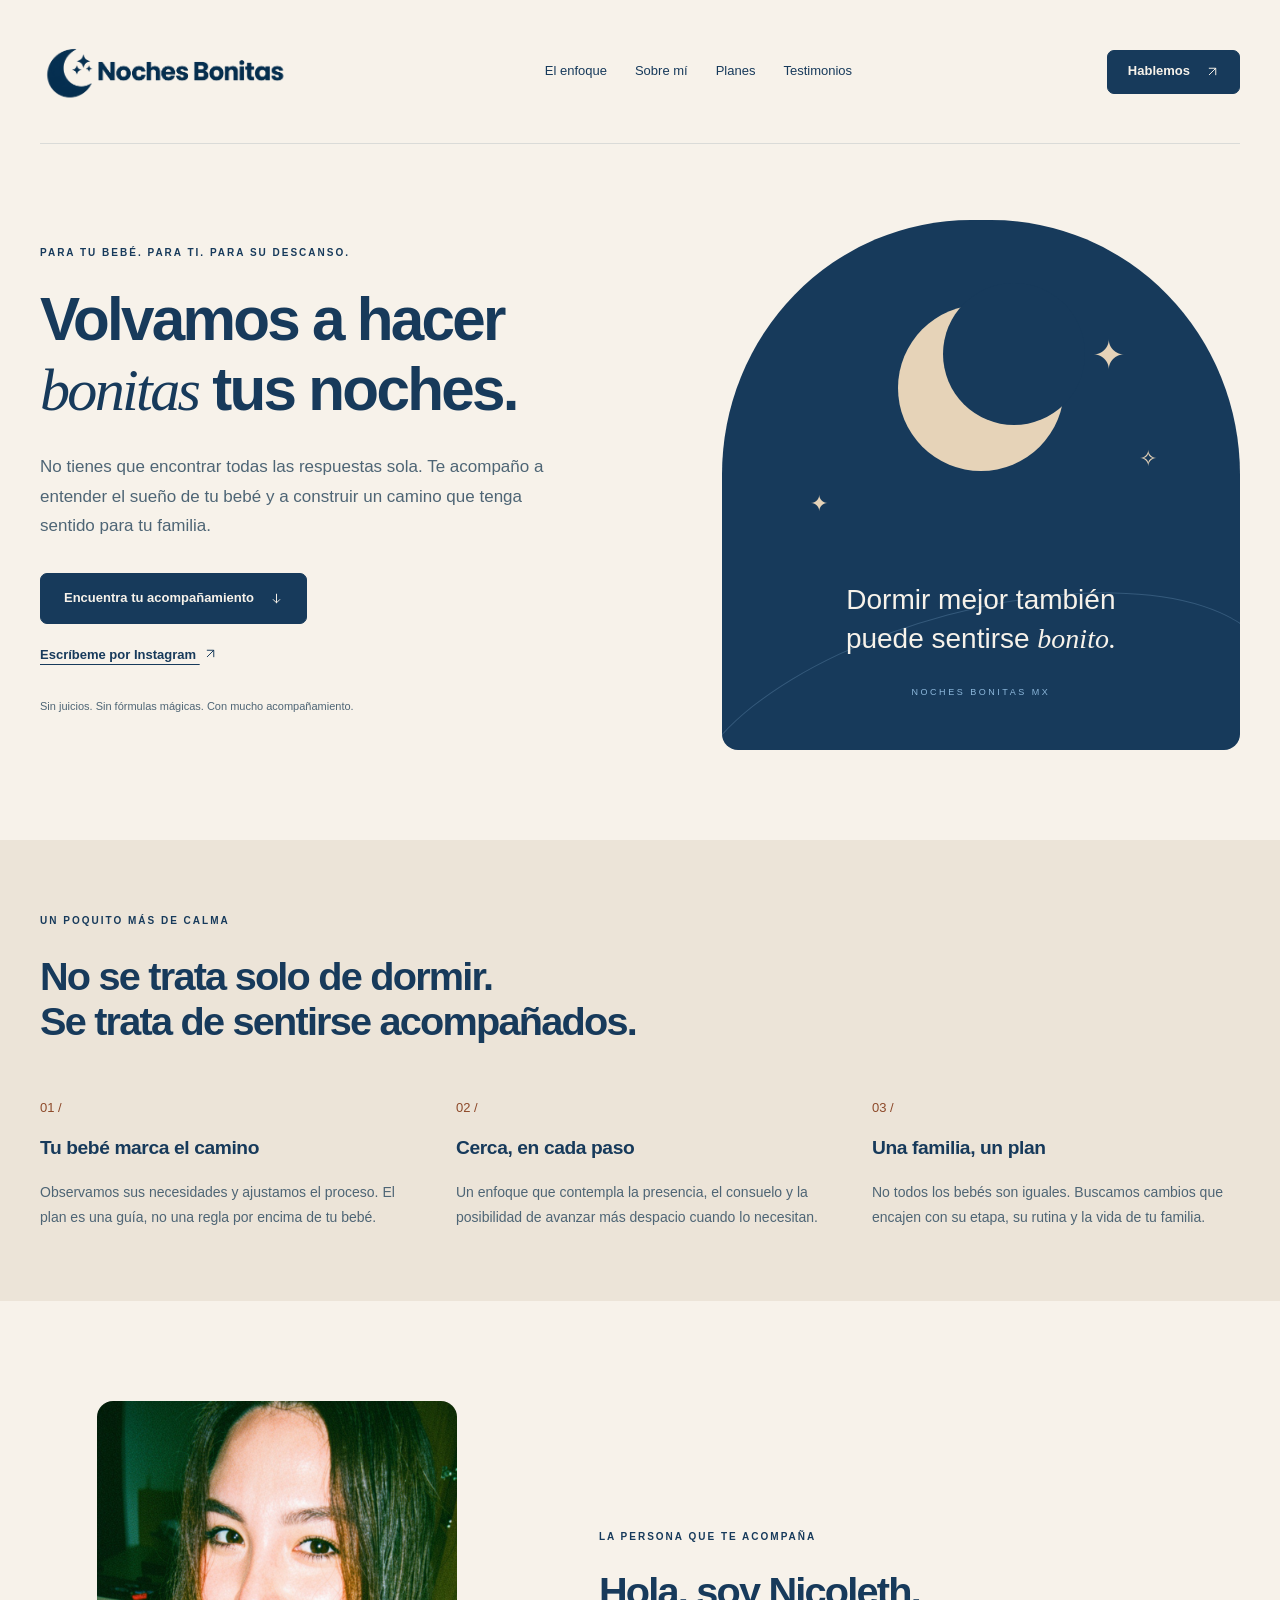
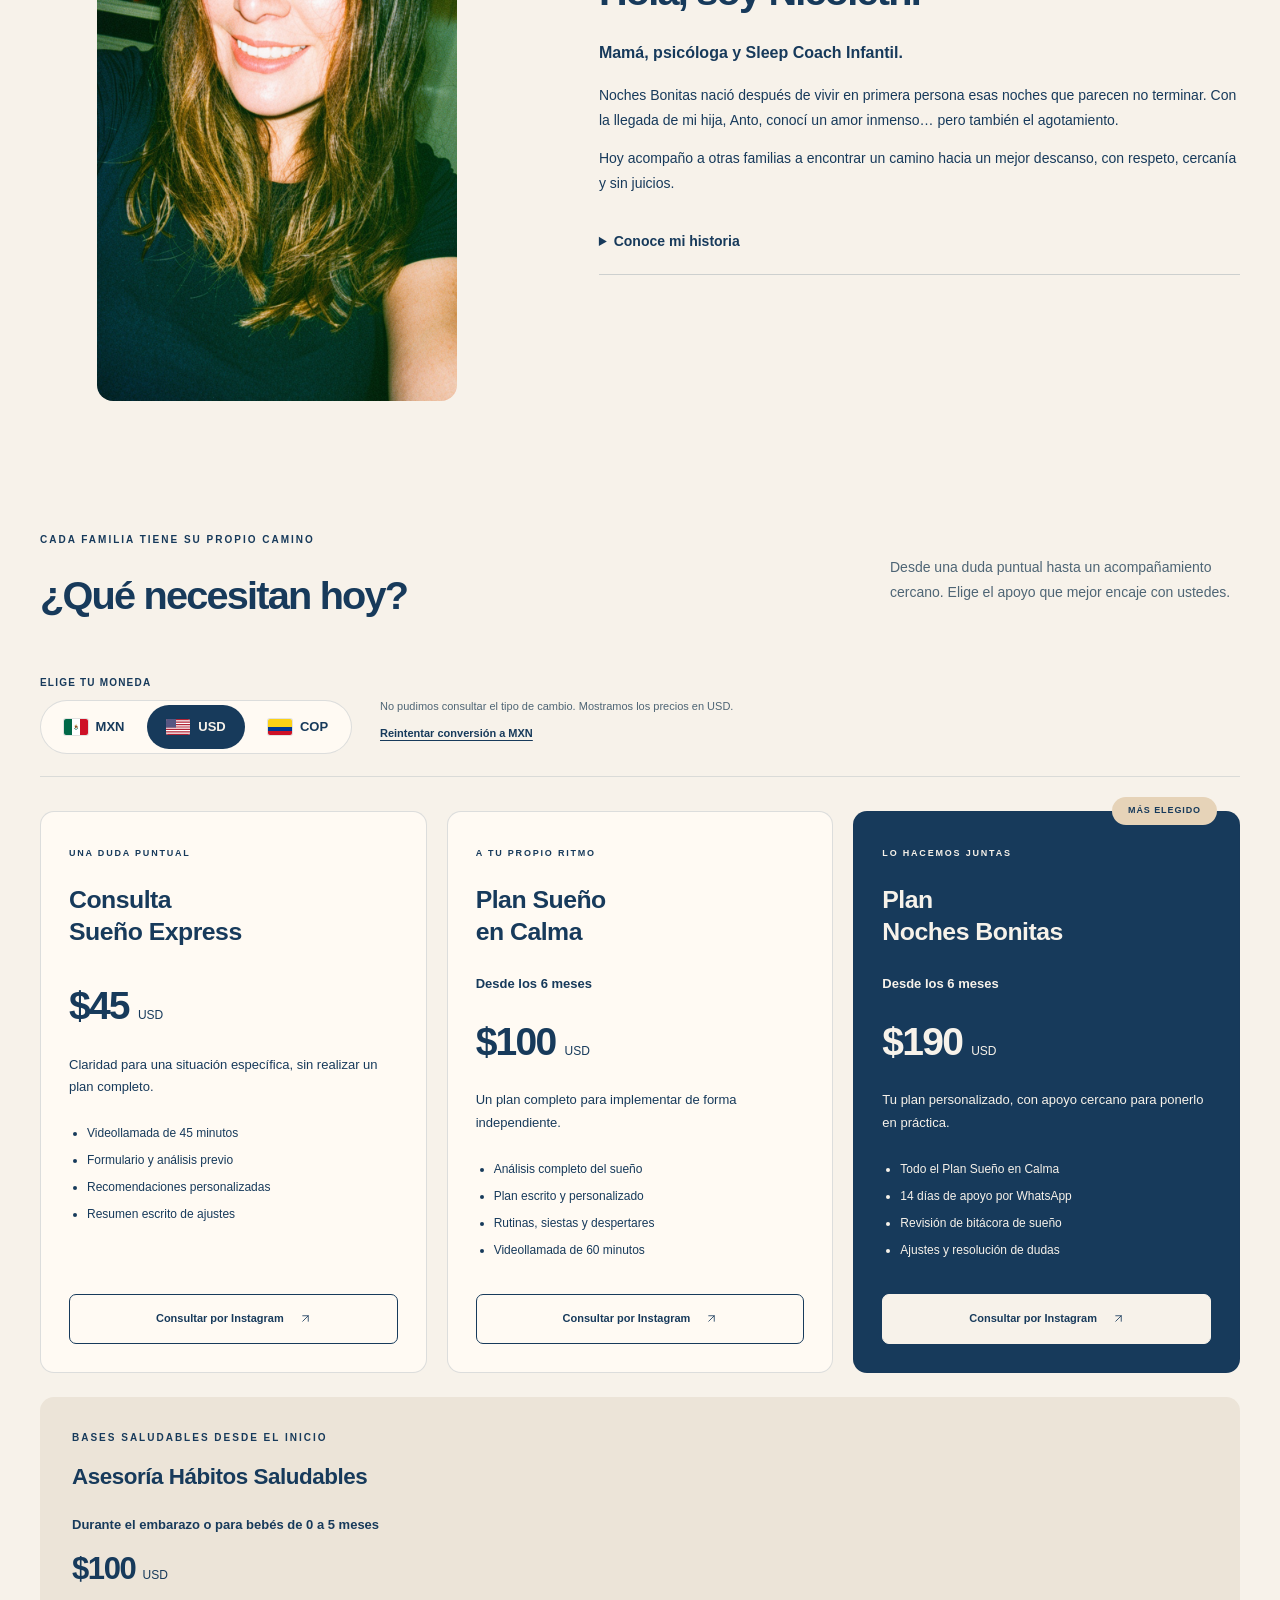
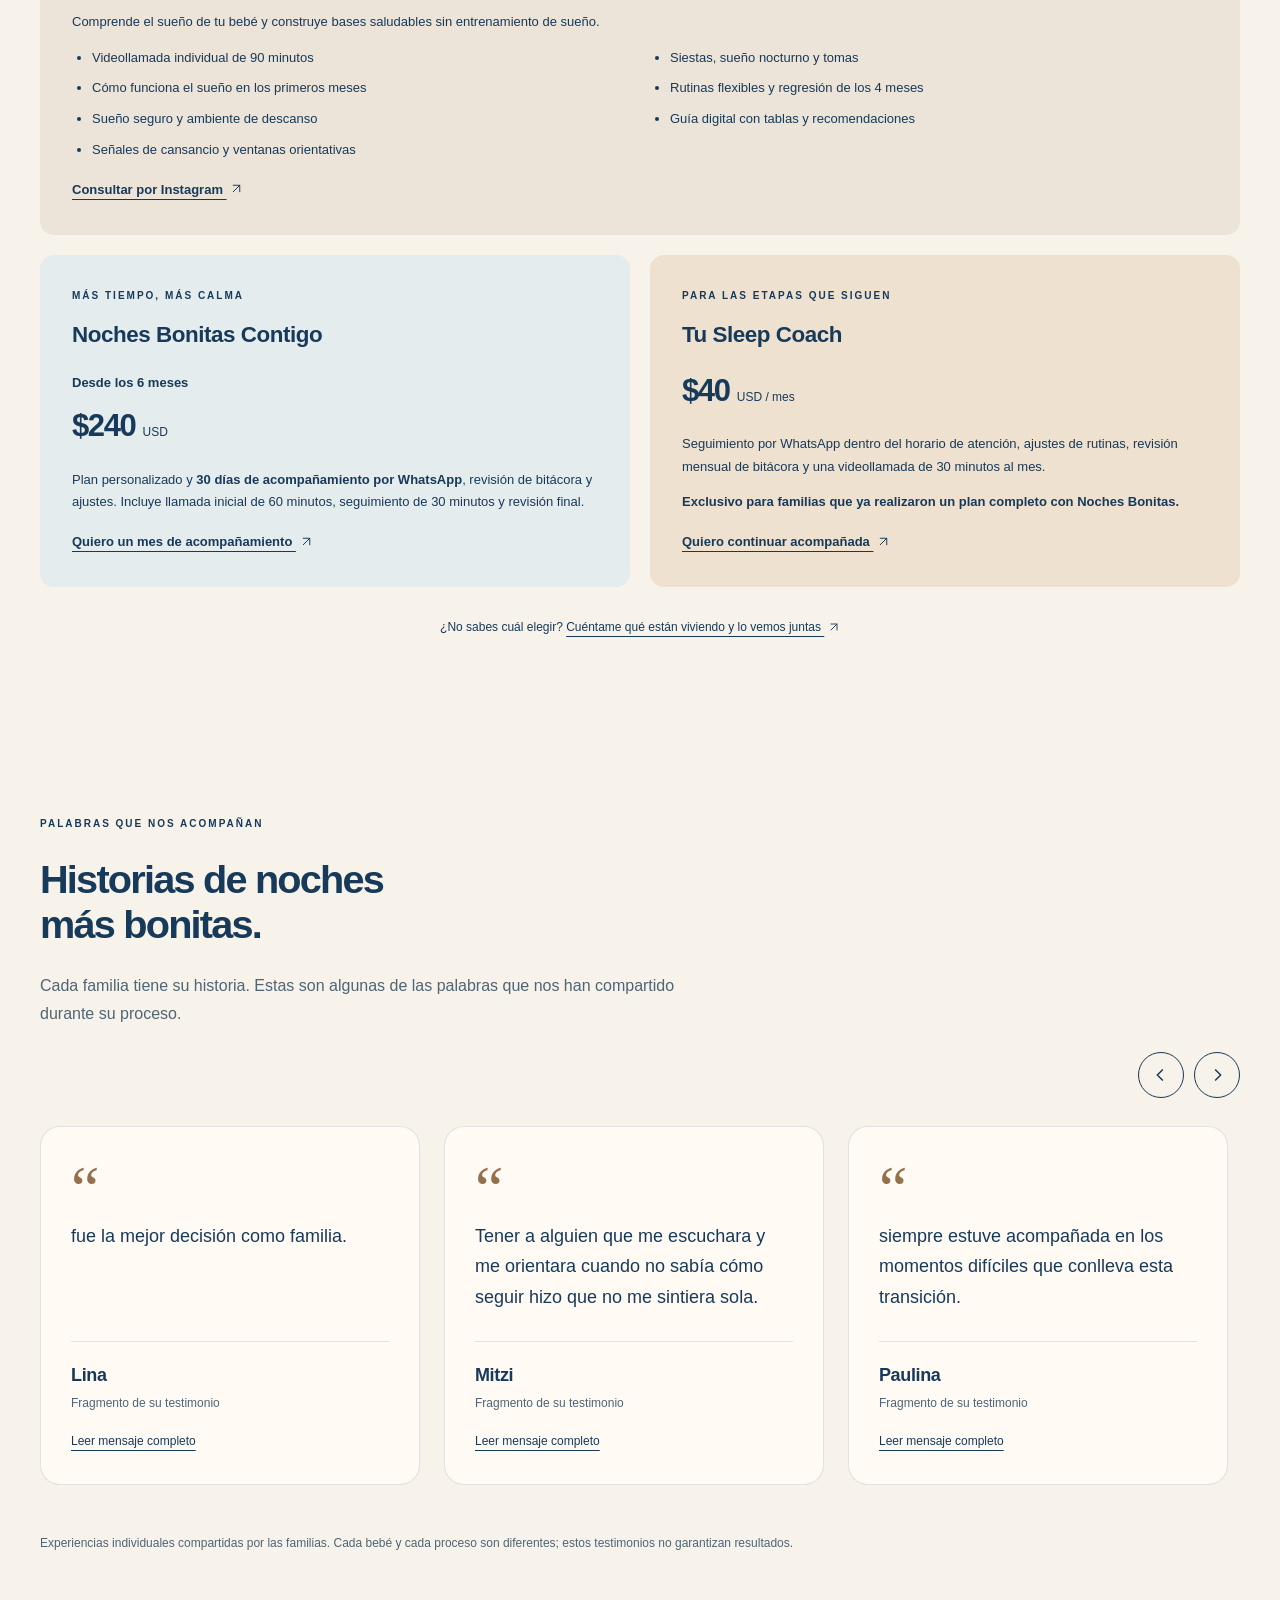
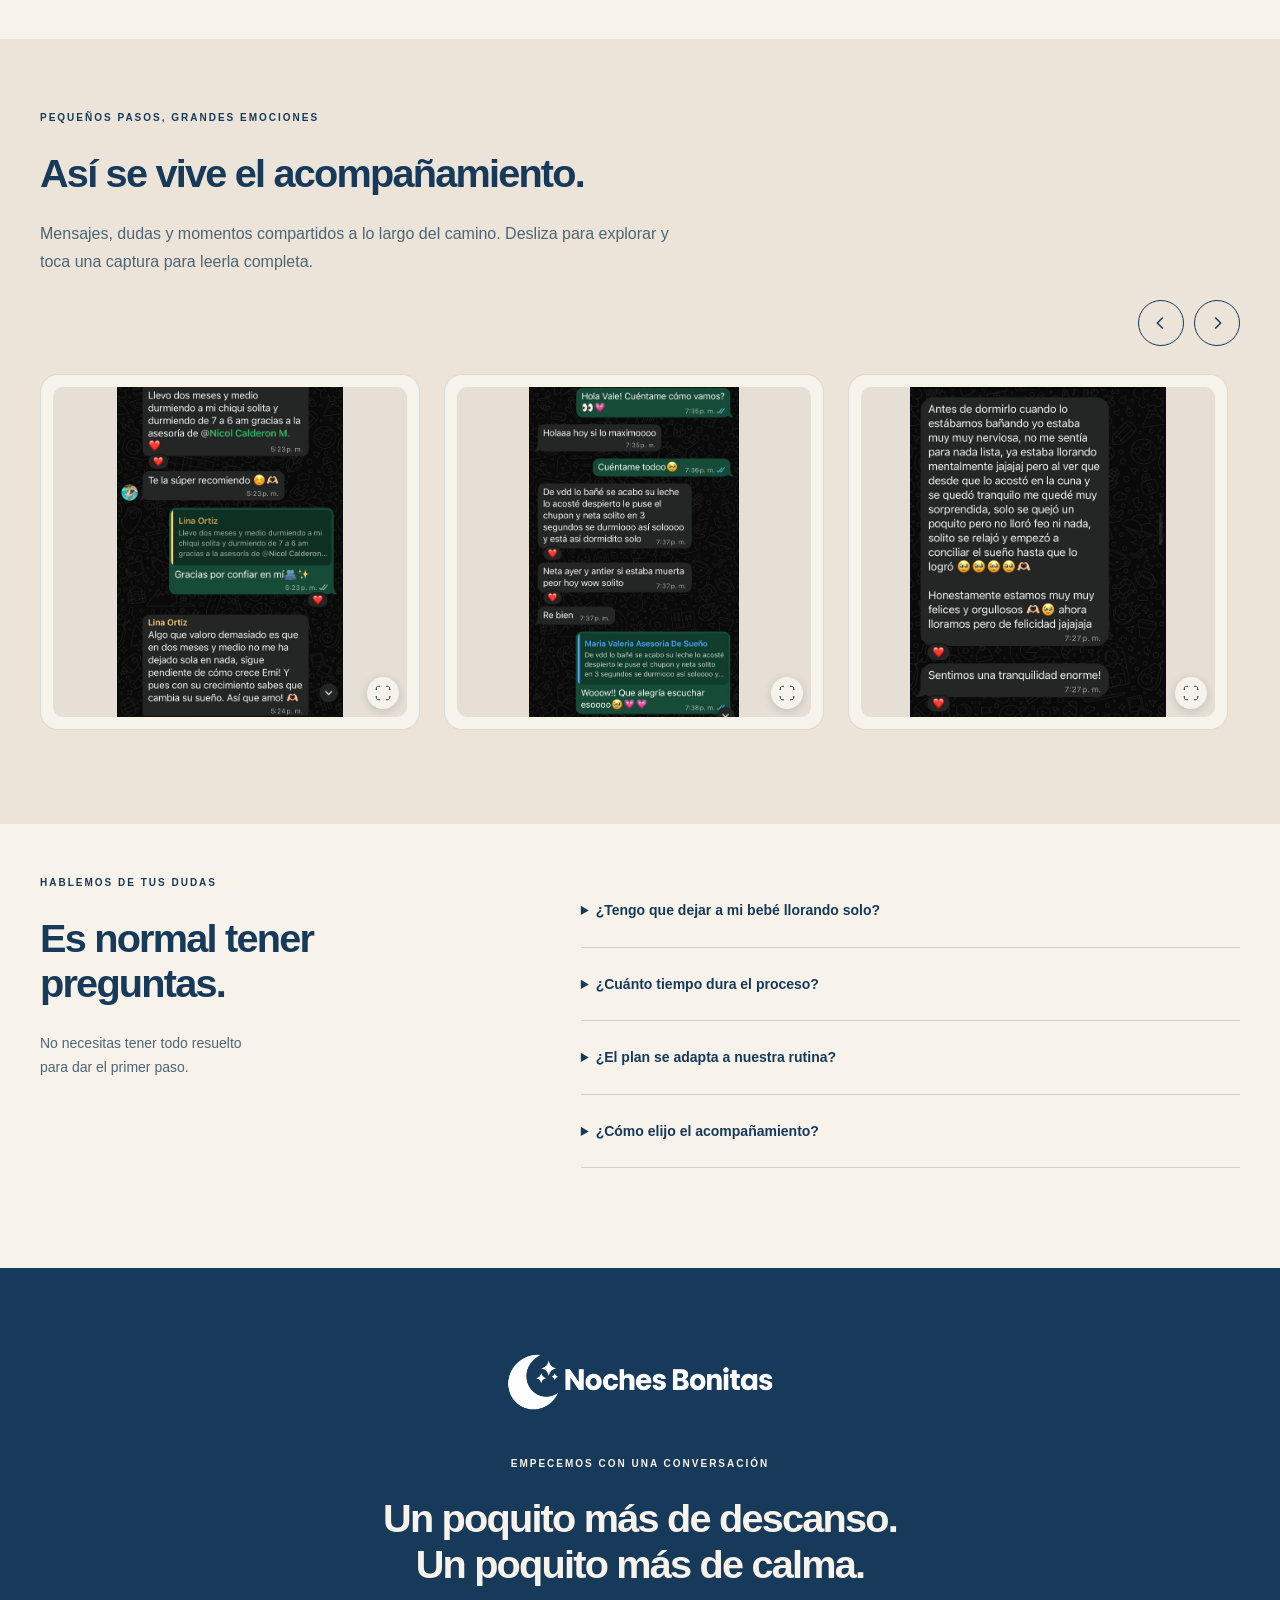
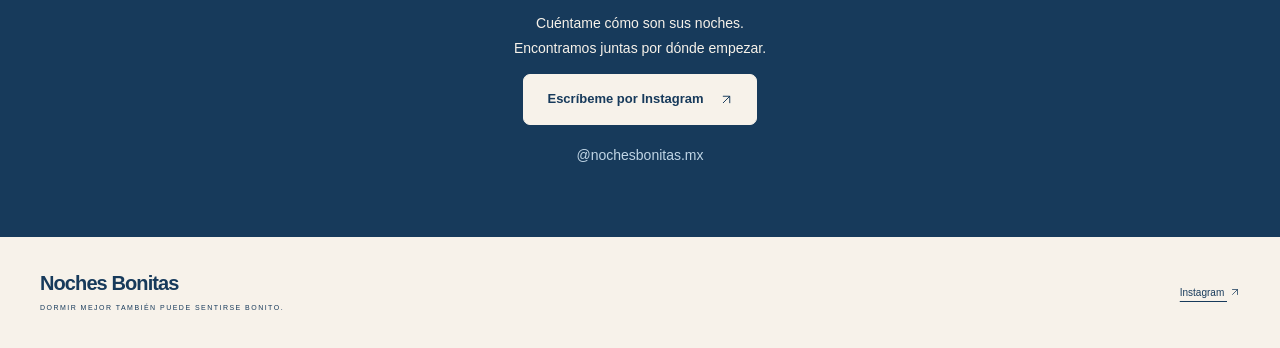
==== commit e42fa1e7: "Change currency" ====
--- a/index.html
+++ b/index.html
@@ -7,12 +7,37 @@
   <meta name="description"
     content="Acompañamiento de sueño infantil respetuoso y personalizado con Nicoleth. Conoce los servicios de Noches Bonitas Mx.">
   <title>Noches Bonitas · Sueño infantil respetuoso</title>
-  <link rel="stylesheet" href="styles.css">
+  <link rel="stylesheet" href="styles.css?v=modal-layer-3">
+  <link rel="stylesheet" href="promotion.css?v=november-2026-2">
+  <link rel="stylesheet" href="currency.css?v=2">
+  <script src="currency.js?v=2" defer></script>
+  <script src="promotion.js?v=currency-1" defer></script>
   <script src="animations.js" defer></script>
 </head>
 
 <body>
   <a class="skip-link" href="#inicio">Ir al contenido</a>
+  <aside class="promo-banner" data-promo-banner aria-label="Promoción de noviembre" hidden>
+    <div class="promo-banner-inner wrap">
+      <div class="promo-banner-copy"><span class="promo-banner-tag">BUEN FIN · NOVIEMBRE</span><strong>30% de descuento en todos los servicios</strong></div>
+      <div class="promo-countdown" role="timer" aria-live="off" aria-label="Tiempo restante de la promoción" data-promo-countdown></div>
+      <button class="promo-banner-action" type="button" data-promo-details>Ver promoción</button>
+    </div>
+  </aside>
+  <dialog class="promotion-dialog" data-promo-dialog aria-labelledby="promo-title" aria-describedby="promo-description promo-deadline">
+    <div class="promo-panel" tabindex="-1">
+      <button class="promo-close" type="button" data-promo-close aria-label="Cerrar promoción" autofocus>
+        <svg viewBox="0 0 24 24" aria-hidden="true" focusable="false"><path d="m6 6 12 12M18 6 6 18"/></svg>
+      </button>
+      <svg class="promo-emblem" viewBox="0 0 48 48" fill="currentColor" aria-hidden="true" focusable="false"><path d="M26 4a20 20 0 1 0 18 27A18 18 0 0 1 26 4Z"/><path d="m36 6 2 5 5 2-5 2-2 5-2-5-5-2 5-2Z"/></svg>
+      <p class="eyebrow">UN BUEN FIN PARA DESCANSAR MEJOR</p>
+      <h2 id="promo-title">Noviembre nos regala<br>noches más bonitas.</h2>
+      <div class="promo-discount" aria-label="30 por ciento de descuento"><strong aria-hidden="true">30%</strong><span aria-hidden="true">DE DESCUENTO</span></div>
+      <p class="promo-description" id="promo-description">En <strong>todos nuestros servicios</strong>, durante noviembre.<br>Un primer paso hacia noches con un poquito más de calma.</p>
+      <button class="button" type="button" data-promo-plans>Encontrar mi plan</button>
+      <p class="promo-deadline" id="promo-deadline">Válido hasta el 30 de noviembre de 2026, 23:59 h.<br>Horario de Ciudad de México. Precios en <span data-displayed-currency>USD</span>.</p>
+    </div>
+  </dialog>
   <header class="header wrap">
     <a class="brand-image" href="#inicio" aria-label="Noches Bonitas, inicio"><img
         src="assets/images/brand/logo-web-v2.png" alt="Noches Bonitas" width="2172" height="724"
@@ -107,11 +132,25 @@
         </div>
         <p>Desde una duda puntual hasta un acompañamiento cercano. Elige el apoyo que mejor encaje con ustedes.</p>
       </div>
+      <div class="currency-picker" data-currency-picker hidden>
+        <fieldset aria-describedby="currency-status">
+          <legend>Elige tu moneda</legend>
+          <div class="currency-options">
+            <label><input type="radio" name="plan-currency" value="MXN" checked><span class="currency-option"><img src="assets/images/brand/flag-mx.svg" alt="" width="24" height="16">MXN<span class="promo-sr"> · Pesos mexicanos</span></span></label>
+            <label><input type="radio" name="plan-currency" value="USD"><span class="currency-option"><img src="assets/images/brand/flag-us.svg" alt="" width="24" height="16">USD<span class="promo-sr"> · Dólares estadounidenses</span></span></label>
+            <label><input type="radio" name="plan-currency" value="COP"><span class="currency-option"><img src="assets/images/brand/flag-co.svg" alt="" width="24" height="16">COP<span class="promo-sr"> · Pesos colombianos</span></span></label>
+          </div>
+        </fieldset>
+        <div class="currency-detail">
+          <p id="currency-status" data-currency-status role="status" aria-live="polite"></p>
+          <button type="button" data-currency-retry hidden>Reintentar conversión a MXN</button>
+        </div>
+      </div>
       <div class="plan-grid">
         <article class="plan">
           <p class="eyebrow">UNA DUDA PUNTUAL</p>
           <h3>Consulta <br>Sueño Express</h3>
-          <p class="price">$45 <span>USD</span></p>
+          <p class="price" data-regular-cents="4500" data-unit="USD">$45 <span>USD</span></p>
           <p>Claridad para una situación específica, sin realizar un plan completo.</p>
           <ul>
             <li>Videollamada de 45 minutos</li>
@@ -128,7 +167,7 @@
           <p class="eyebrow">A TU PROPIO RITMO</p>
           <h3>Plan Sueño <br>en Calma</h3>
           <p class="eligibility">Desde los 6 meses</p>
-          <p class="price">$100 <span>USD</span></p>
+          <p class="price" data-regular-cents="10000" data-unit="USD">$100 <span>USD</span></p>
           <p>Un plan completo para implementar de forma independiente.</p>
           <ul>
             <li>Análisis completo del sueño</li>
@@ -145,7 +184,7 @@
           <p class="eyebrow">LO HACEMOS JUNTAS</p>
           <h3>Plan <br>Noches Bonitas</h3>
           <p class="eligibility">Desde los 6 meses</p>
-          <p class="price">$190 <span>USD</span></p>
+          <p class="price" data-regular-cents="19000" data-unit="USD">$190 <span>USD</span></p>
           <p>Tu plan personalizado, con apoyo cercano para ponerlo en práctica.</p>
           <ul>
             <li>Todo el Plan Sueño en Calma</li>
@@ -164,7 +203,7 @@
           <p class="eyebrow">BASES SALUDABLES DESDE EL INICIO</p>
           <h3>Asesoría Hábitos Saludables</h3>
           <p class="eligibility">Durante el embarazo o para bebés de 0 a 5 meses</p>
-          <p class="price">$100 <span>USD</span></p>
+          <p class="price" data-regular-cents="10000" data-unit="USD">$100 <span>USD</span></p>
           <p>Comprende el sueño de tu bebé y construye bases saludables sin entrenamiento de sueño.</p>
           <ul>
             <li>Videollamada individual de 90 minutos</li>
@@ -185,7 +224,7 @@
           <p class="eyebrow">MÁS TIEMPO, MÁS CALMA</p>
           <h3>Noches Bonitas Contigo</h3>
           <p class="eligibility">Desde los 6 meses</p>
-          <p class="price">$240 <span>USD</span></p>
+          <p class="price" data-regular-cents="24000" data-unit="USD">$240 <span>USD</span></p>
           <p>Plan personalizado y <strong>30 días de acompañamiento por WhatsApp</strong>, revisión de bitácora y
             ajustes. Incluye llamada inicial de 60 minutos, seguimiento de 30 minutos y revisión final.</p><a
             class="text-link" href="https://ig.me/m/nochesbonitas.mx">Quiero un mes de acompañamiento <svg
@@ -197,7 +236,7 @@
         <article class="wide-plan membership">
           <p class="eyebrow">PARA LAS ETAPAS QUE SIGUEN</p>
           <h3>Tu Sleep Coach</h3>
-          <p class="price">$40 <span>USD / mes</span></p>
+          <p class="price" data-regular-cents="4000" data-unit="USD / mes">$40 <span>USD / mes</span></p>
           <p>Seguimiento por WhatsApp dentro del horario de atención, ajustes de rutinas, revisión mensual de bitácora y
             una videollamada de 30 minutos al mes.</p>
           <p class="eligibility">Exclusivo para familias que ya realizaron un plan completo con Noches Bonitas.</p><a
@@ -341,12 +380,14 @@
       </div>
     </section>
     <dialog class="image-dialog" aria-labelledby="image-title">
+      <div class="image-dialog-panel">
       <div class="image-dialog-bar">
         <h2 id="image-title">Mensaje completo</h2><button type="button" data-close aria-label="Cerrar imagen" autofocus><svg viewBox="0 0 24 24" aria-hidden="true" focusable="false"><path d="m6 6 12 12M18 6 6 18"/></svg></button>
       </div>
       <img alt="">
+      </div>
     </dialog>
-    <script src="testimonials.js" defer></script>
+    <script src="testimonials.js?v=modal-layer-3" defer></script>
 
     <section class="faq wrap" id="preguntas">
       <div>
--- a/styles.css
+++ b/styles.css
@@ -194,15 +194,22 @@
 .experience-card { position: relative; display: flex; flex-direction: column; padding: 12px; background: var(--cream); border: 1px solid #173a5b20; border-radius: 18px; text-decoration: none; cursor: zoom-in; }
 .experience-card img { display: block; width: 100%; height: 330px; object-fit: contain; background: #e6dfd5; border-radius: 10px; }
 .expand-icon { position: absolute; right: 20px; bottom: 20px; width: 32px; height: 32px; padding: 7px; border-radius: 50%; background: var(--cream); color: var(--night); fill: none; stroke: currentColor; stroke-width: 1.6; box-shadow: 0 2px 8px #173a5b30; pointer-events: none; }
-.image-dialog { width: min(850px, calc(100% - 24px)); max-width: calc(100% - 24px); height: 90vh; height: 90dvh; max-height: 90vh; max-height: 90dvh; margin: auto; padding: 16px; border: 0; border-radius: 16px; background: var(--cream); color: var(--night); overflow: hidden; overscroll-behavior: none; }
-.image-dialog[open] { display: grid; grid-template-rows: auto minmax(0, 1fr); gap: 12px; }
-.image-dialog::backdrop { background: #102b40d9; }
+.image-dialog { position: fixed; inset: 0; width: 100%; max-width: none; height: 100vh; height: 100lvh; max-height: none; margin: 0; padding: 0; border: 0; background: #304858; color: var(--night); overflow: hidden; overscroll-behavior: none; }
+.image-dialog-panel { position: absolute; left: 50%; top: 5vh; top: 5dvh; transform: translateX(-50%); width: min(850px, calc(100% - 24px)); height: 90vh; height: 90dvh; padding: 16px; border-radius: 16px; background: var(--cream); display: grid; grid-template-rows: auto minmax(0, 1fr); gap: 12px; overflow: hidden; }
+/* Both the top-layer surface and the root canvas cover exposed toolbar space.
+   Only the inner panel is cream; the full dialog surface is blue. */
+html.image-modal-open { background: #304858; }
+html.image-modal-open body { background: #304858; }
+.image-dialog::backdrop { background: #304858; }
+.experience-card:focus-visible { outline-offset: -4px; }
+.experience-card[data-pointer-focus]:focus,
+.image-dialog[data-pointer-open] [data-close]:focus { outline: none; }
 .image-dialog-bar { display: flex; align-items: center; justify-content: space-between; gap: 16px; background: var(--cream); }
 .image-dialog-bar h2 { font-size: 18px; margin: 0; letter-spacing: 0; }
 .image-dialog button { display: grid; place-items: center; border: 0; border-radius: 50%; padding: 10px; font: inherit; }
 .image-dialog button:hover { background: var(--sand); }
 .image-dialog button svg { width: 24px; height: 24px; fill: none; stroke: currentColor; stroke-width: 1.8; }
-.image-dialog > img { display: block; width: 100%; height: 100%; min-height: 0; min-width: 0; object-fit: contain; }
+.image-dialog-panel > img { display: block; width: 100%; height: 100%; min-height: 0; min-width: 0; object-fit: contain; }
 @media (max-width: 1000px) { .carousel-track > * { flex-basis: calc((100% - 24px) / 2); } }
 @media (max-width: 650px) {
   .testimonials, .experience-band { padding-block: 56px; }
--- a/promotion.css
+++ b/promotion.css
@@ -0,0 +1,57 @@
+/* November campaign is progressively enhanced; regular prices remain without JS. */
+.promo-banner[hidden] { display: none; }
+.promo-banner { position: sticky; top: 0; z-index: 20; background: var(--night); color: var(--cream); border-bottom: 1px solid #8db8dc50; padding: 12px 0; }
+.promo-banner-inner { display: flex; align-items: center; justify-content: space-between; gap: 20px; }
+.promo-banner-copy { display: flex; align-items: center; gap: 14px; font-size: 13px; line-height: 1.4; }
+.promo-banner-copy strong { font-weight: 600; }
+.promo-banner-tag { color: var(--sand); font-size: 10px; letter-spacing: .16em; white-space: nowrap; }
+.promo-countdown { display: flex; align-items: center; gap: 7px; font-variant-numeric: tabular-nums; white-space: nowrap; }
+.promo-time-lead { color: var(--sand); font-size: 12px; font-weight: 600; margin-right: 3px; }
+.promo-time-unit { display: flex; flex-direction: column; align-items: center; justify-content: center; min-width: 53px; padding: 6px 8px; border: 1px solid #8db8dc60; border-radius: 9px; background: #ffffff0d; line-height: 1.2; }
+.promo-time-unit strong { color: var(--cream); font-size: 24px; font-weight: 600; letter-spacing: -.03em; }
+.promo-time-unit > span { color: var(--sand); font-size: 9px; margin-top: 3px; letter-spacing: .04em; }
+.promo-banner-action { background: var(--sand); color: var(--night); border: 0; border-radius: 7px; padding: 10px 16px; min-height: 44px; font: inherit; font-size: 12px; line-height: 1.4; font-weight: 600; cursor: pointer; white-space: nowrap; }
+html.promotion-active { scroll-padding-top: calc(var(--promo-banner-height, 100px) + 24px); }
+.promotion-active .skip-link:focus { z-index: 21; }
+.promo-sr { position: absolute; width: 1px; height: 1px; padding: 0; margin: -1px; overflow: hidden; clip-path: inset(50%); white-space: nowrap; }
+.price .promo-original { display: block; font-size: 18px; font-weight: 400; letter-spacing: 0; margin-bottom: 7px; opacity: .8; text-decoration-thickness: 1px; }
+.price .promo-price-line { display: block; font: inherit; }
+.price .promo-sale { color: #ad493b; font: inherit; }
+.featured .price .promo-sale { color: #ffb2a1; }
+.price .promo-price-note { display: block; margin-top: 9px; font-size: 10px; letter-spacing: .04em; white-space: normal; }
+.promotion-dialog { position: fixed; inset: 0; width: 100%; max-width: none; height: 100vh; height: 100lvh; max-height: none; margin: 0; padding: 0; border: 0; background: #304858; color: var(--night); overflow: hidden; overscroll-behavior: none; }
+.promotion-dialog::backdrop, html.promotion-modal-open, html.promotion-modal-open body { background: #304858; }
+.promo-panel { position: absolute; top: 50vh; top: 50dvh; left: 50%; transform: translate(-50%, -50%); width: min(560px, calc(100% - 32px)); max-height: calc(100vh - 32px); max-height: calc(100dvh - 32px); overflow-y: auto; overscroll-behavior: contain; padding: 42px 42px 30px; border-radius: 24px; background: var(--cream); text-align: center; box-shadow: 0 24px 80px #102b4040; }
+.promo-close { position: absolute; top: 12px; right: 12px; display: grid; place-items: center; width: 44px; height: 44px; border: 0; border-radius: 50%; background: transparent; color: var(--night); cursor: pointer; }
+.promo-panel:focus { outline: none; }
+.promo-close:hover { background: var(--sand); }
+.promo-close svg { width: 22px; height: 22px; stroke: currentColor; stroke-width: 1.8; fill: none; }
+.promo-emblem { display: block; margin: 0 auto 16px; width: 48px; height: 48px; color: var(--night); }
+.promo-panel .eyebrow { margin-bottom: 16px; color: #8d4929; }
+.promo-panel h2 { font-size: clamp(26px, 4vw, 36px); margin-bottom: 18px; line-height: 1.2; }
+.promo-discount { width: fit-content; margin: 0 auto 20px; padding: 14px 38px; border-radius: 60px 60px 18px 18px; background: var(--night); color: var(--sand); }
+.promo-discount strong { display: block; font: 600 82px/1.05 Poppins, "Segoe UI", sans-serif; letter-spacing: -.06em; }
+.promo-discount span { font-size: 11px; letter-spacing: .19em; }
+.promo-description { font-size: 14px; line-height: 1.7; margin-bottom: 18px; }
+.promo-panel .button { width: 100%; font-family: inherit; cursor: pointer; }
+.promo-deadline { font-size: 11px; color: var(--ink-muted); margin: 18px 0 0; line-height: 1.6; }
+@media (max-width: 760px) {
+  .promo-banner { padding: 9px 0; }
+  .promo-banner-inner { flex-wrap: wrap; gap: 7px 12px; }
+  .promo-banner-copy { width: 100%; justify-content: center; gap: 8px; font-size: 11px; }
+  .promo-banner-tag { font-size: 9px; }
+  .promo-countdown { gap: 4px; }
+  .promo-time-lead { font-size: 10px; margin-right: 2px; }
+  .promo-time-unit { min-width: 36px; padding: 5px 4px; border-radius: 7px; }
+  .promo-time-unit strong { font-size: 19px; }
+  .promo-time-unit > span { font-size: 8px; }
+  .promo-banner-action { min-height: 34px; padding: 6px 10px; font-size: 11px; }
+  .promo-panel { padding: 40px 24px 24px; }
+  .promo-emblem { width: 36px; height: 36px; margin-bottom: 10px; }
+  .promo-discount strong { font-size: 68px; }
+  .promo-description { font-size: 13px; }
+}
+@media (prefers-reduced-motion: no-preference) {
+  .promotion-dialog[open] .promo-panel { animation: promo-arrival 280ms ease-out; }
+  @keyframes promo-arrival { from { opacity: 0; } to { opacity: 1; } }
+}
--- a/currency.css
+++ b/currency.css
@@ -0,0 +1,26 @@
+.currency-picker[hidden] { display: none; }
+.currency-picker { display: flex; align-items: center; gap: 16px 28px; margin: -12px 0 34px; padding-bottom: 22px; border-bottom: 1px solid #173a5b20; }
+.currency-picker fieldset { padding: 0; margin: 0; border: 0; flex-shrink: 0; }
+.currency-picker legend { font-size: 10px; font-weight: 600; letter-spacing: .12em; margin-bottom: 8px; padding: 0; text-transform: uppercase; }
+.currency-options { display: flex; gap: 4px; padding: 4px; border: 1px solid #173a5b26; border-radius: 30px; background: #fffaf3; }
+.currency-options label { cursor: pointer; }
+.currency-options input { position: absolute; width: 1px; height: 1px; opacity: 0; clip-path: inset(50%); }
+.currency-option { display: flex; align-items: center; justify-content: center; gap: 8px; min-width: 98px; min-height: 44px; padding: 9px 16px; border-radius: 24px; font-size: 13px; font-weight: 600; }
+.currency-option img { display: block; width: 24px; height: 16px; border-radius: 2px; box-shadow: 0 0 0 1px #173a5b20; }
+.currency-options input:checked + .currency-option { background: var(--night); color: var(--cream); }
+.currency-options input:focus-visible + .currency-option { outline: 2px solid var(--terracotta); outline-offset: 2px; }
+.currency-detail { max-width: 570px; padding-top: 20px; color: var(--ink-muted); font-size: 11px; line-height: 1.7; }
+.currency-detail p { margin: 0; }
+.currency-detail button { border: 0; background: transparent; color: var(--night); text-decoration: underline; text-underline-offset: 3px; padding: 8px 0; font: inherit; font-weight: 600; cursor: pointer; }
+.currency-detail button[hidden] { display: none; }
+@media (max-width: 650px) {
+  .currency-picker { flex-direction: column; align-items: flex-start; gap: 12px; margin-top: -14px; margin-bottom: 30px; padding-bottom: 20px; }
+  .currency-detail { padding-top: 0; }
+  .currency-picker fieldset { width: 100%; min-width: 0; }
+  .currency-options { width: fit-content; max-width: 100%; }
+  .currency-options label { flex: 1; min-width: 0; }
+  .currency-option { min-width: 0; padding-inline: 10px; gap: 6px; }
+}
+@media (prefers-reduced-motion: no-preference) {
+  .currency-option { transition: color 180ms ease, background-color 180ms ease; }
+}
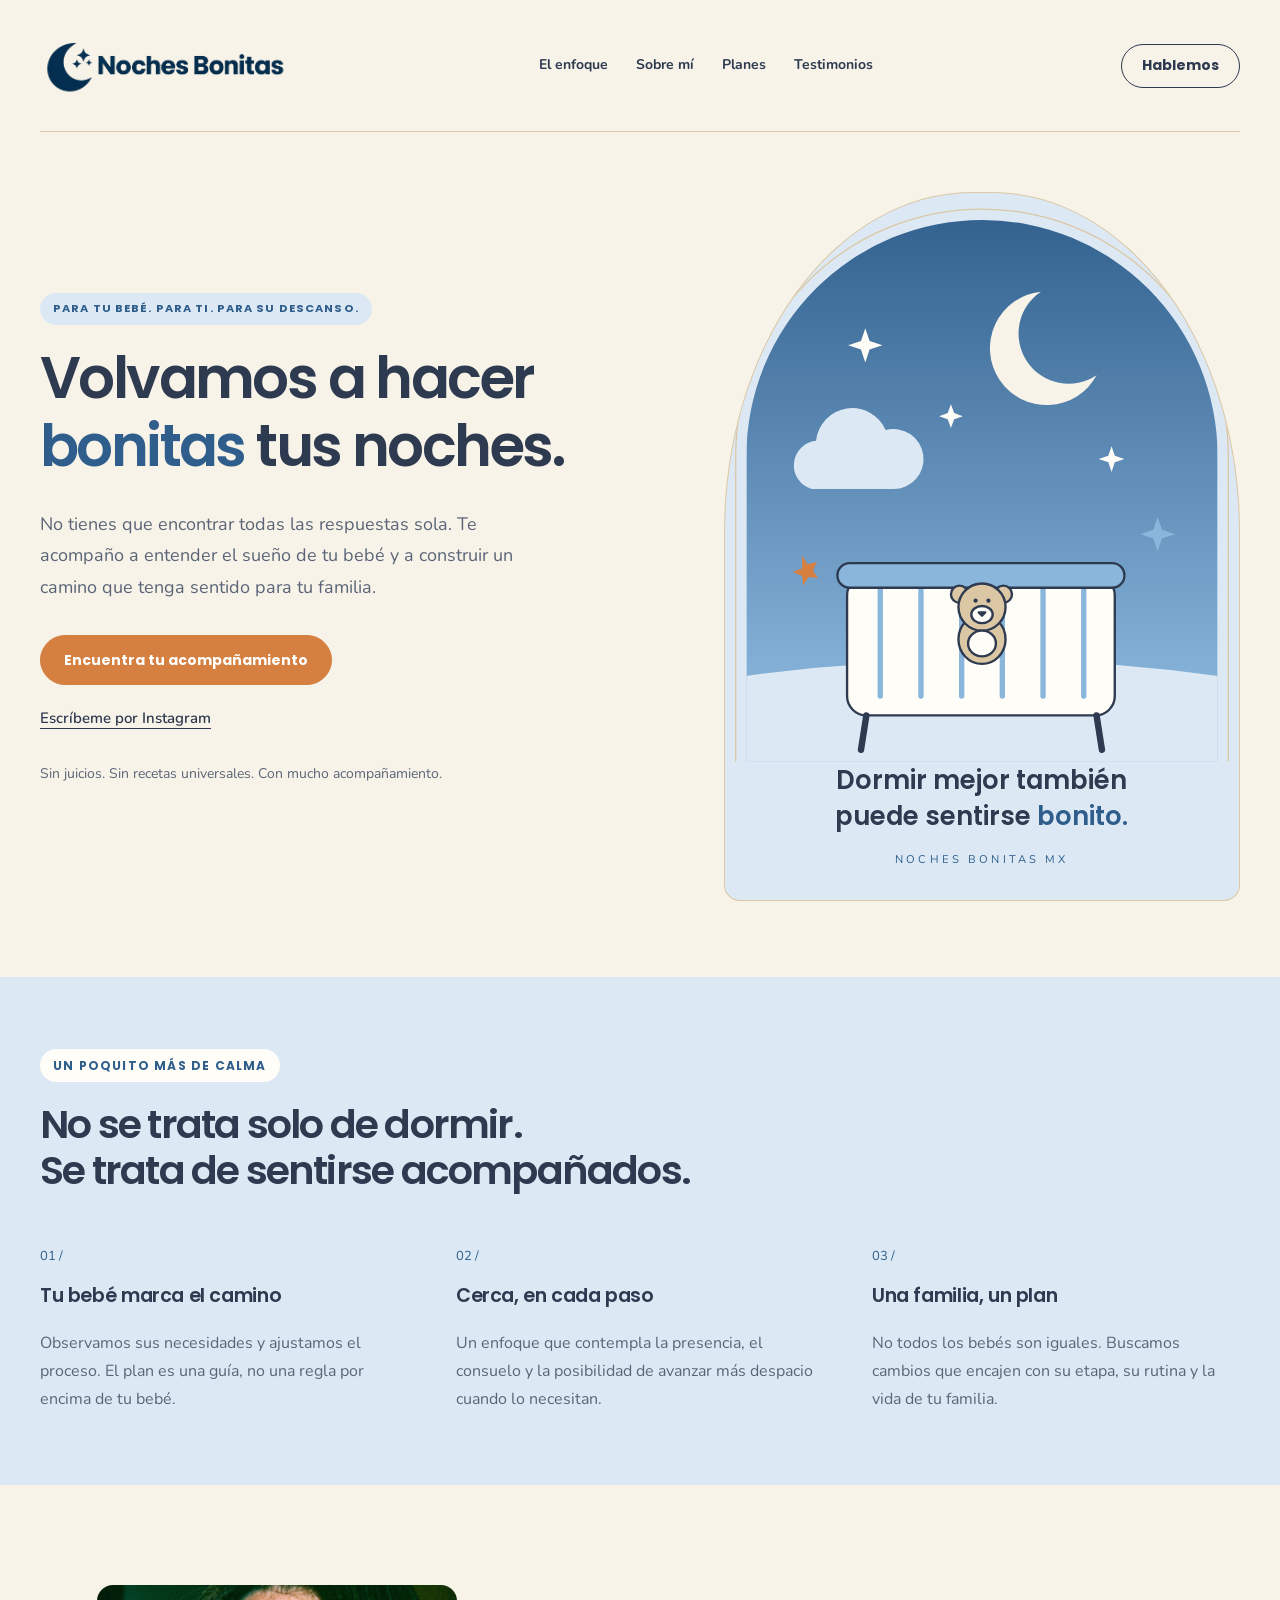
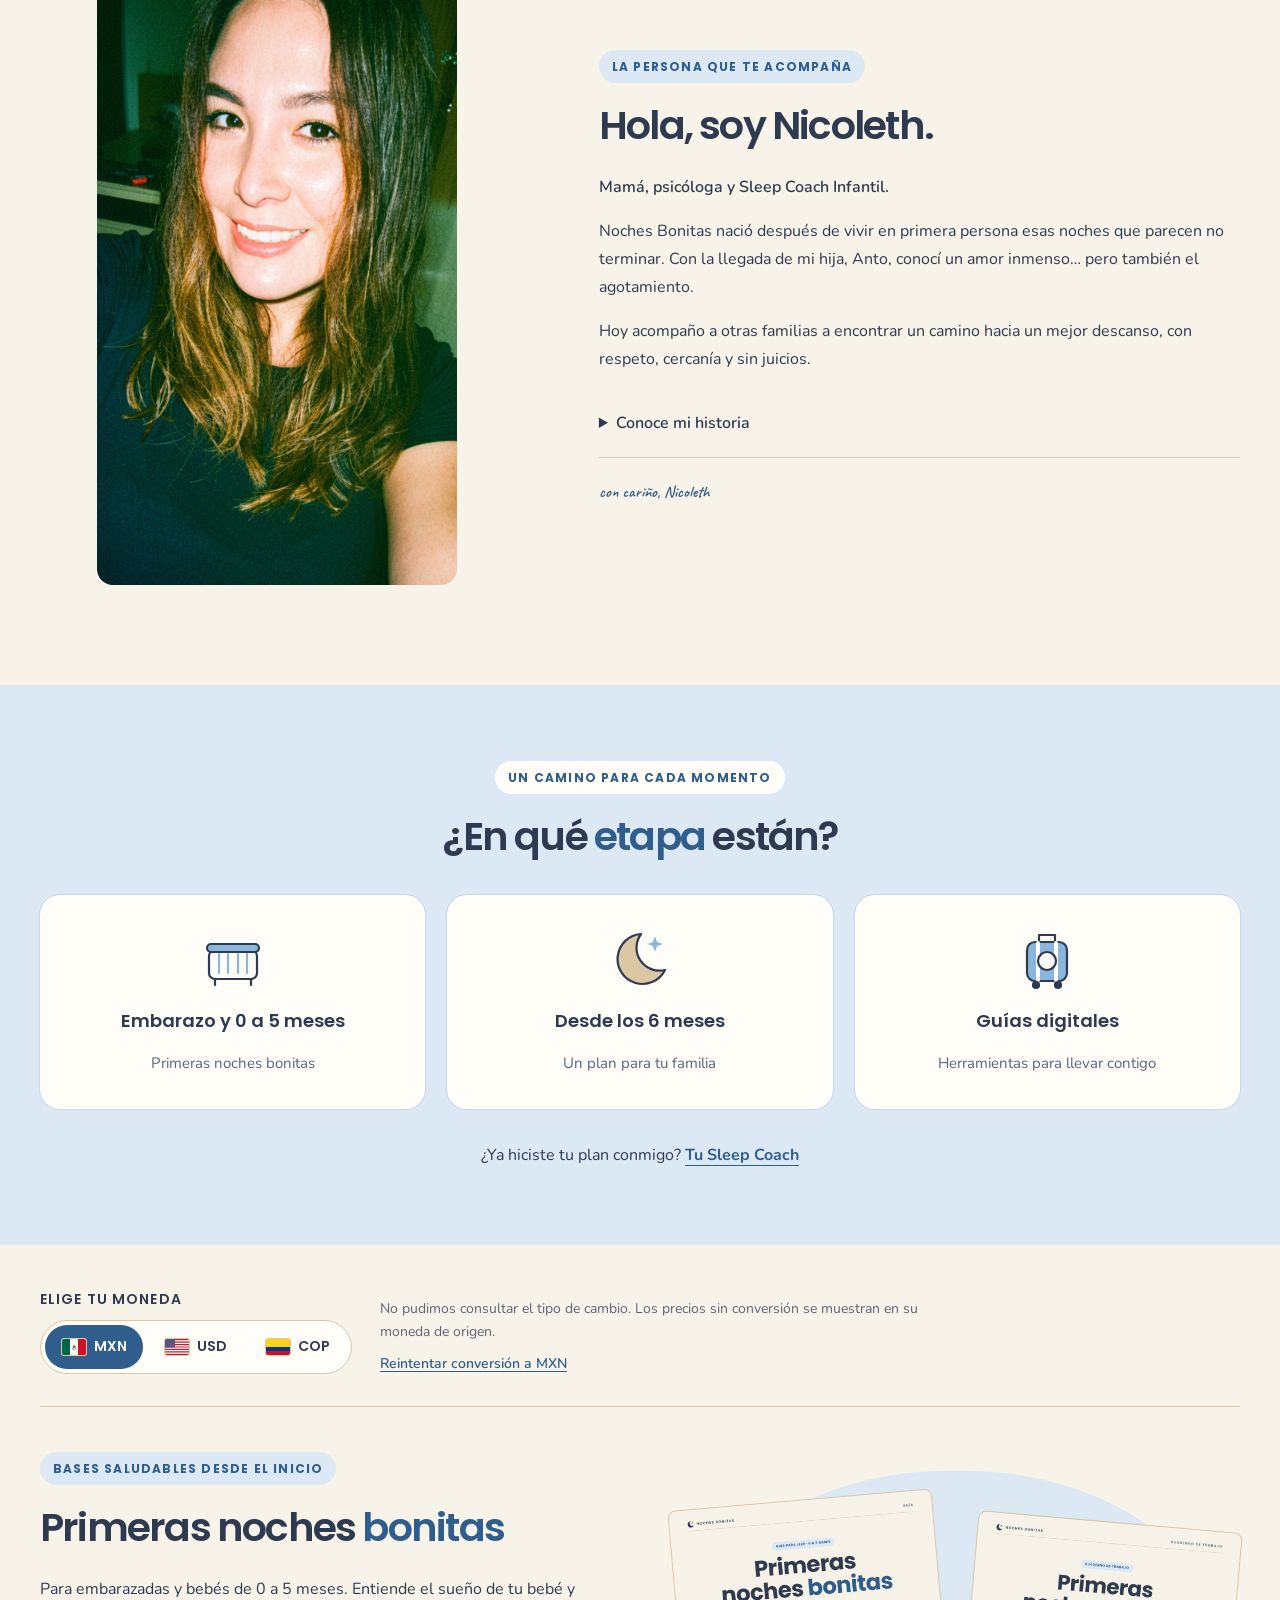
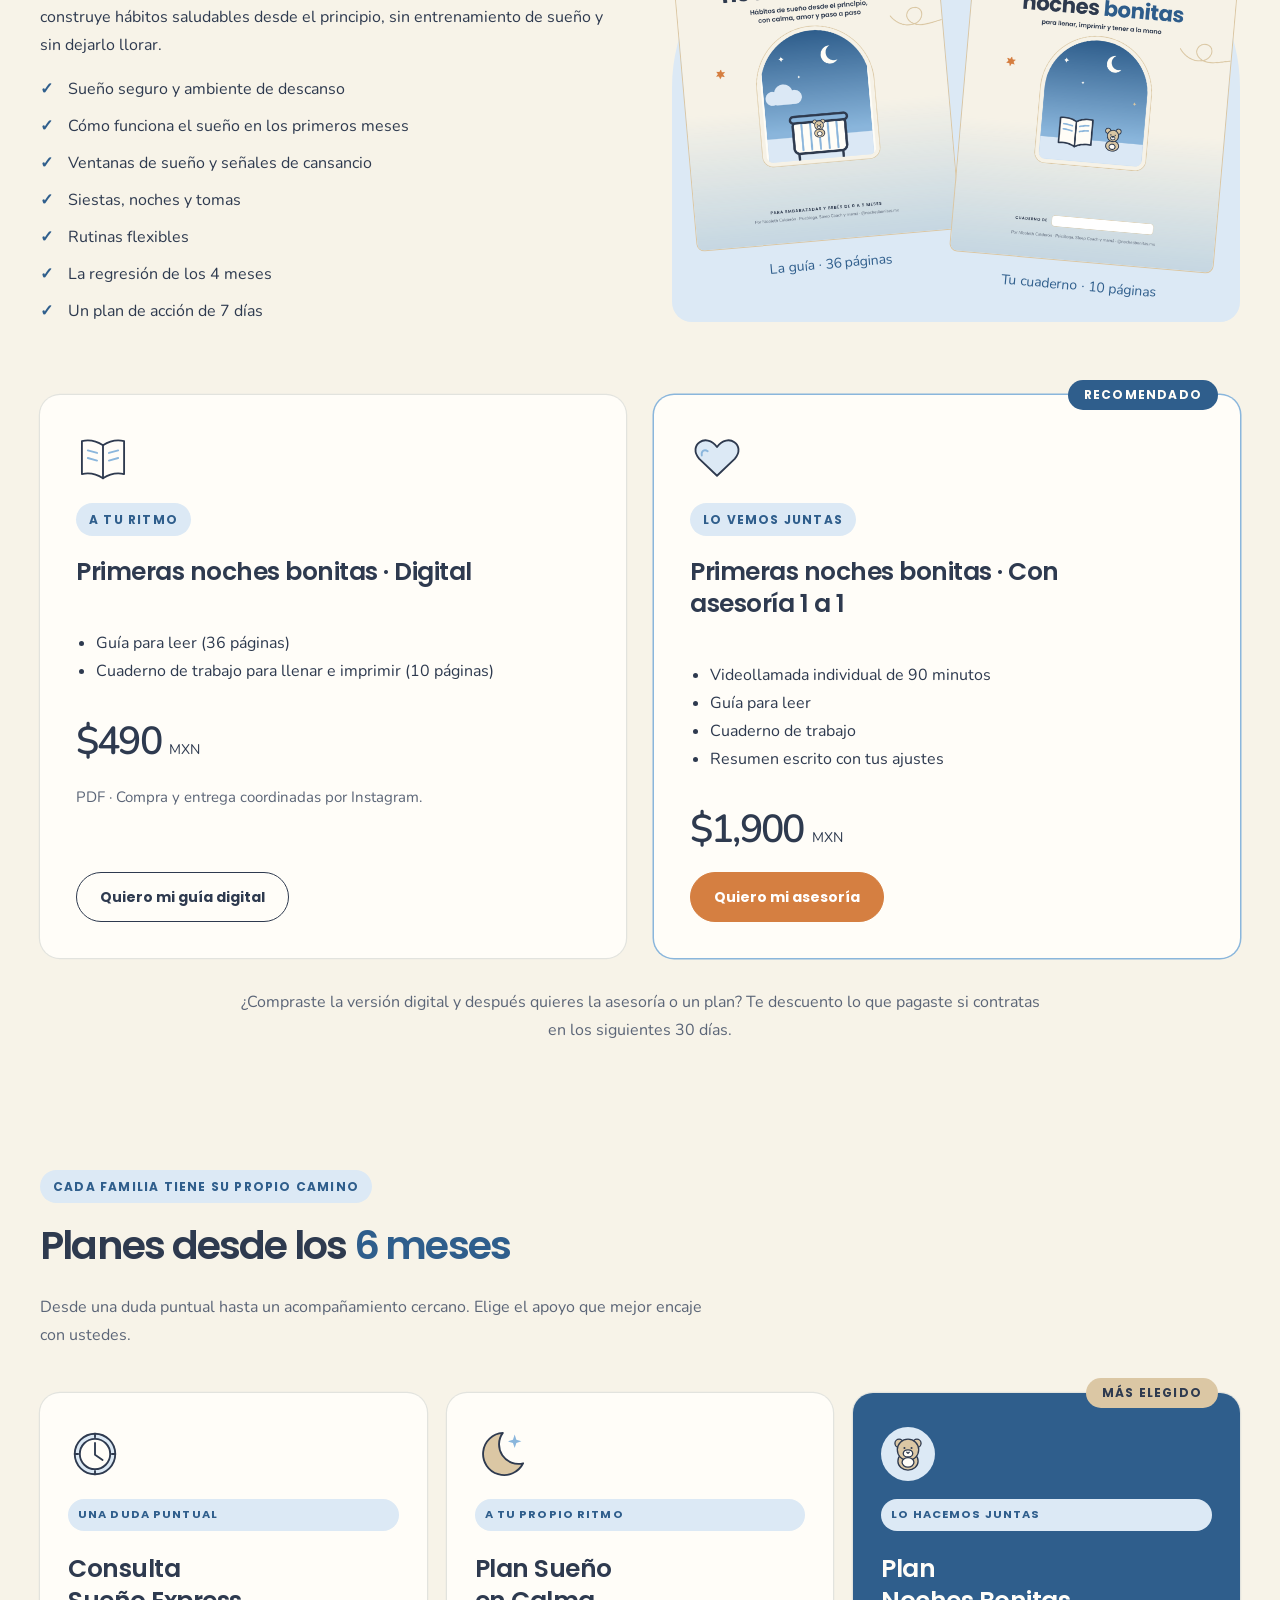
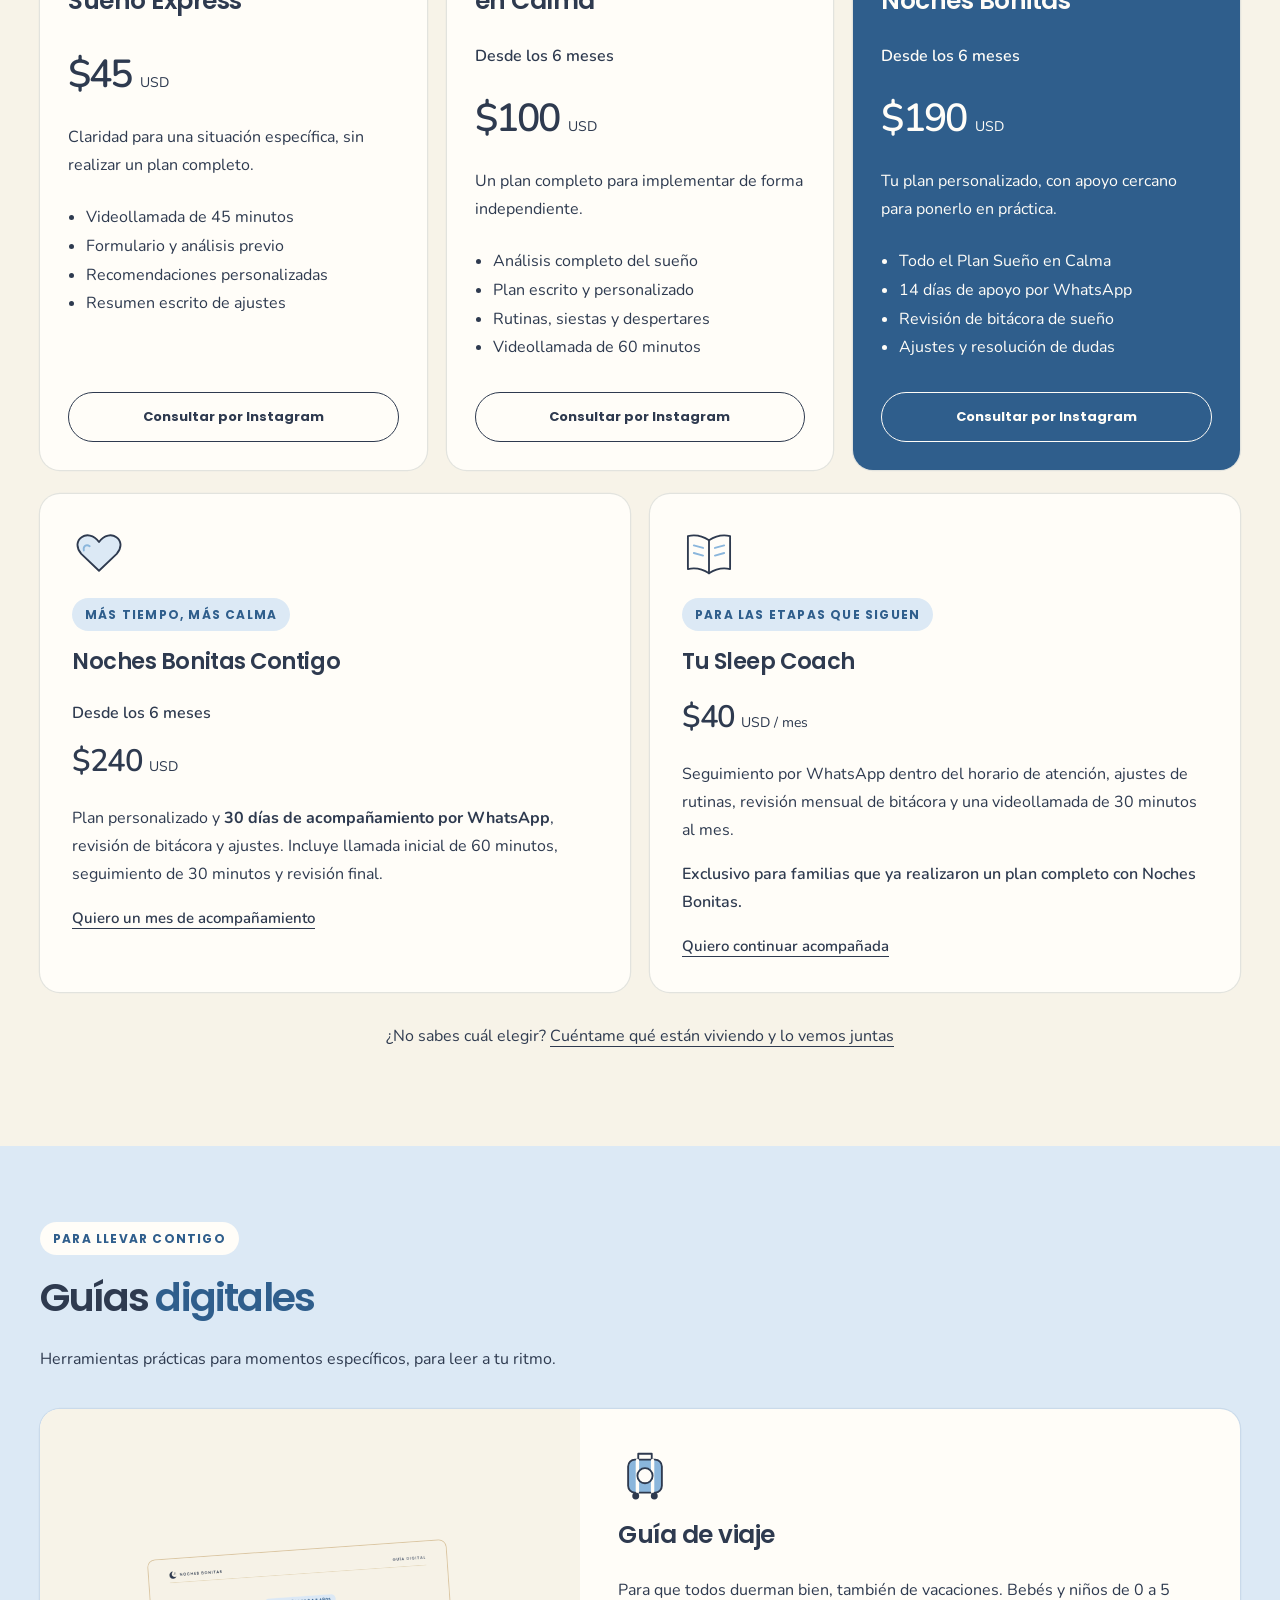
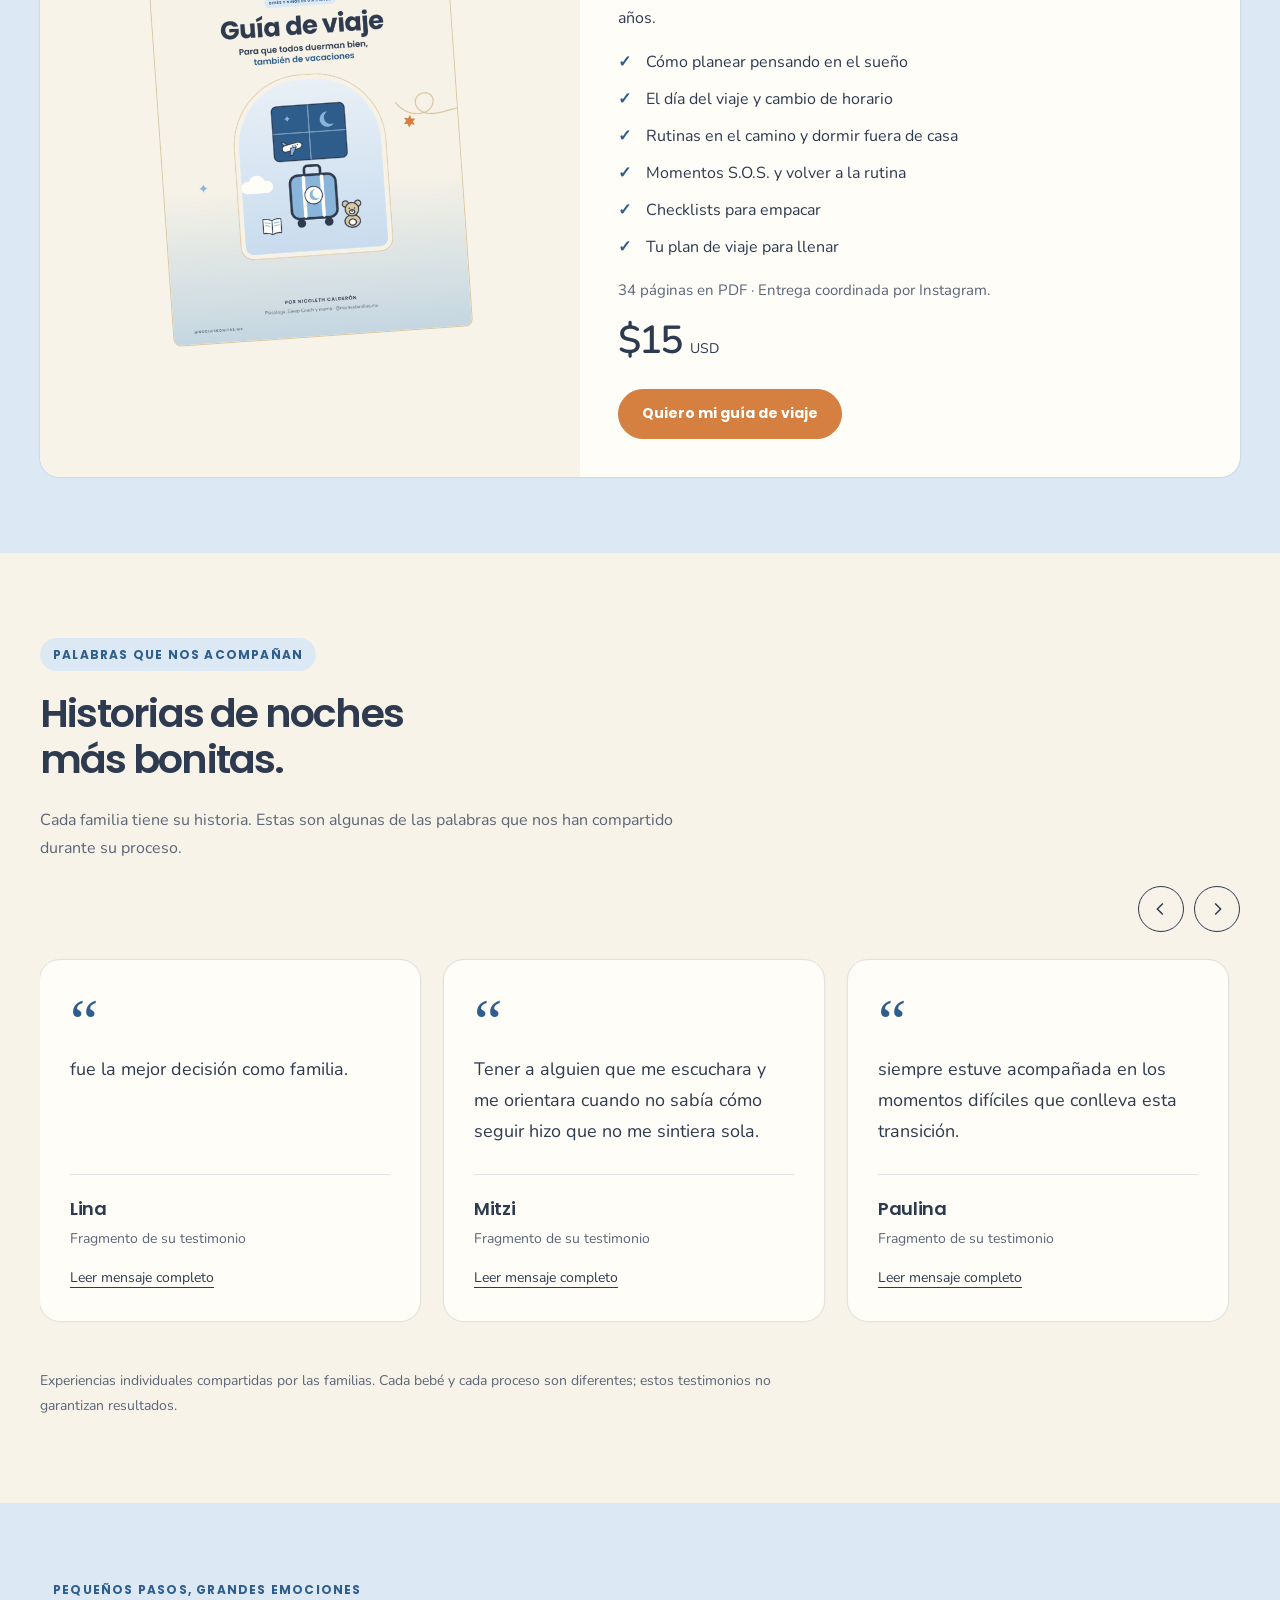
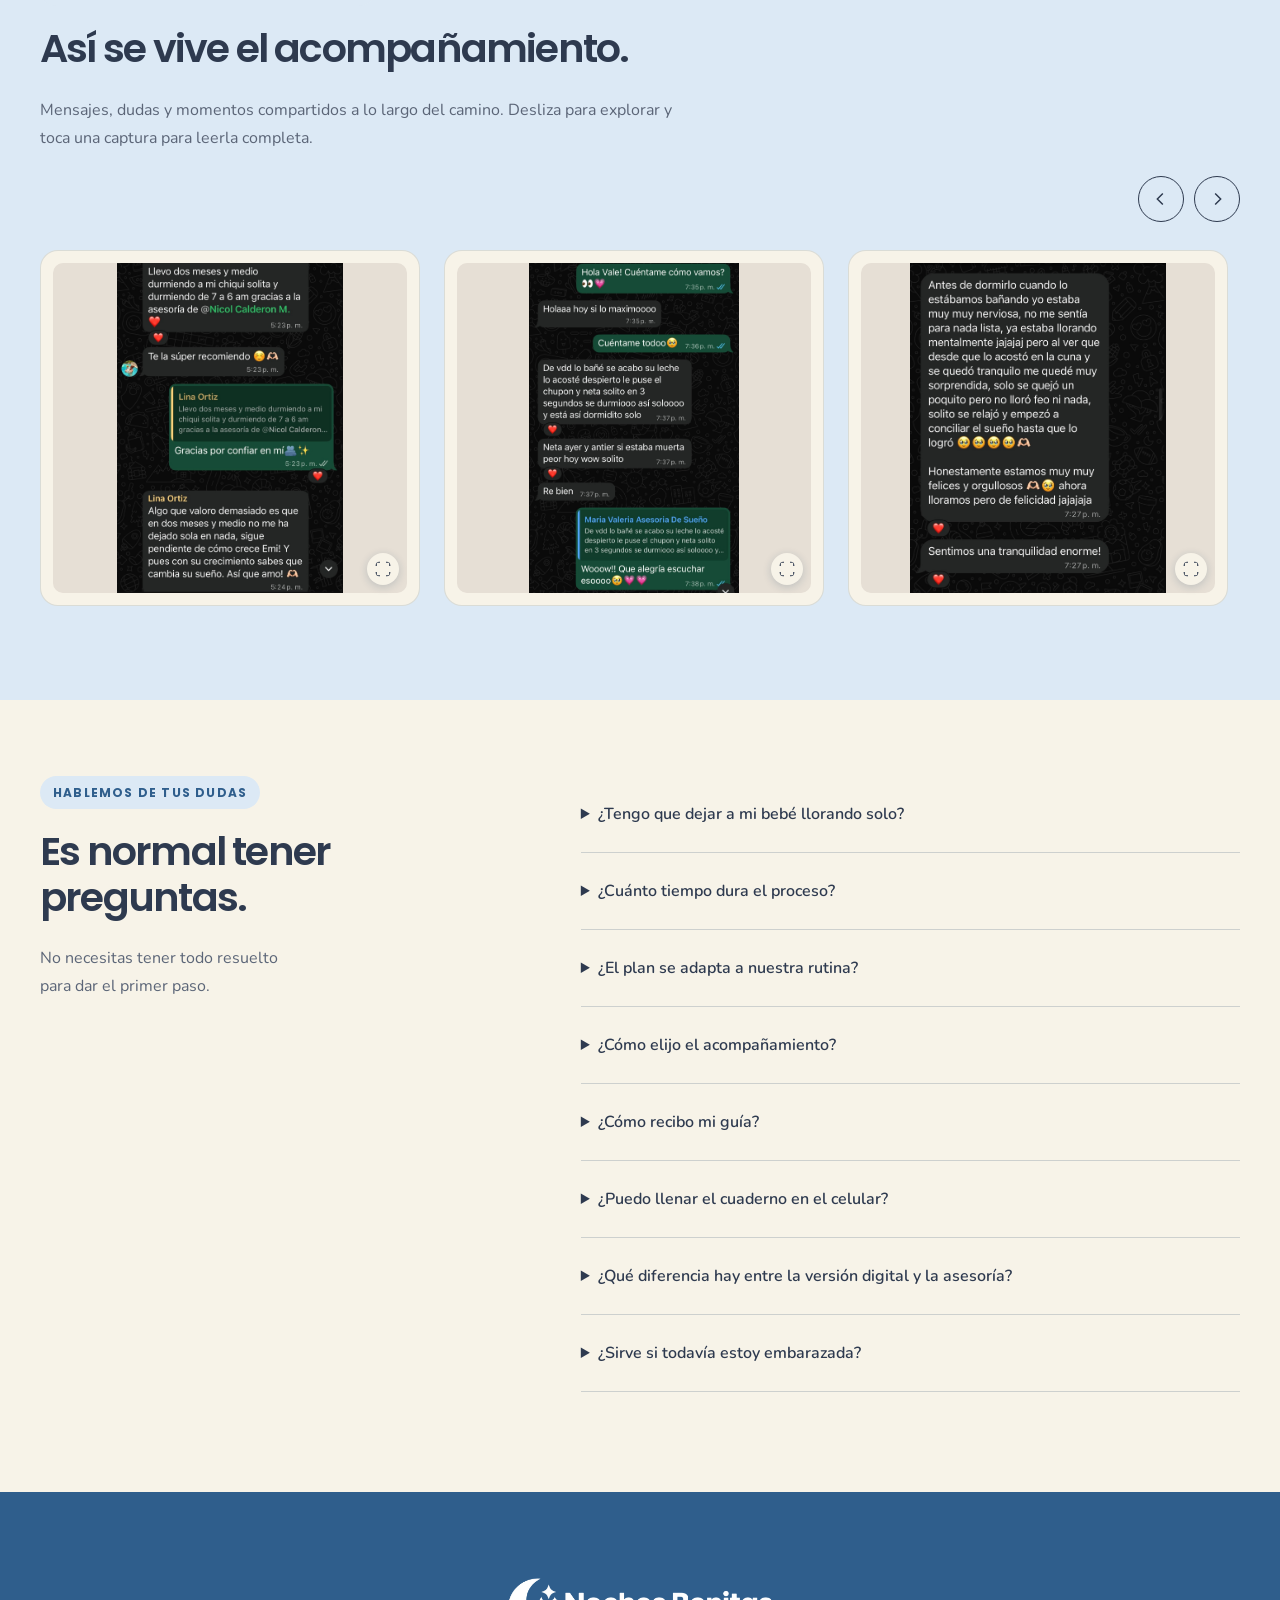
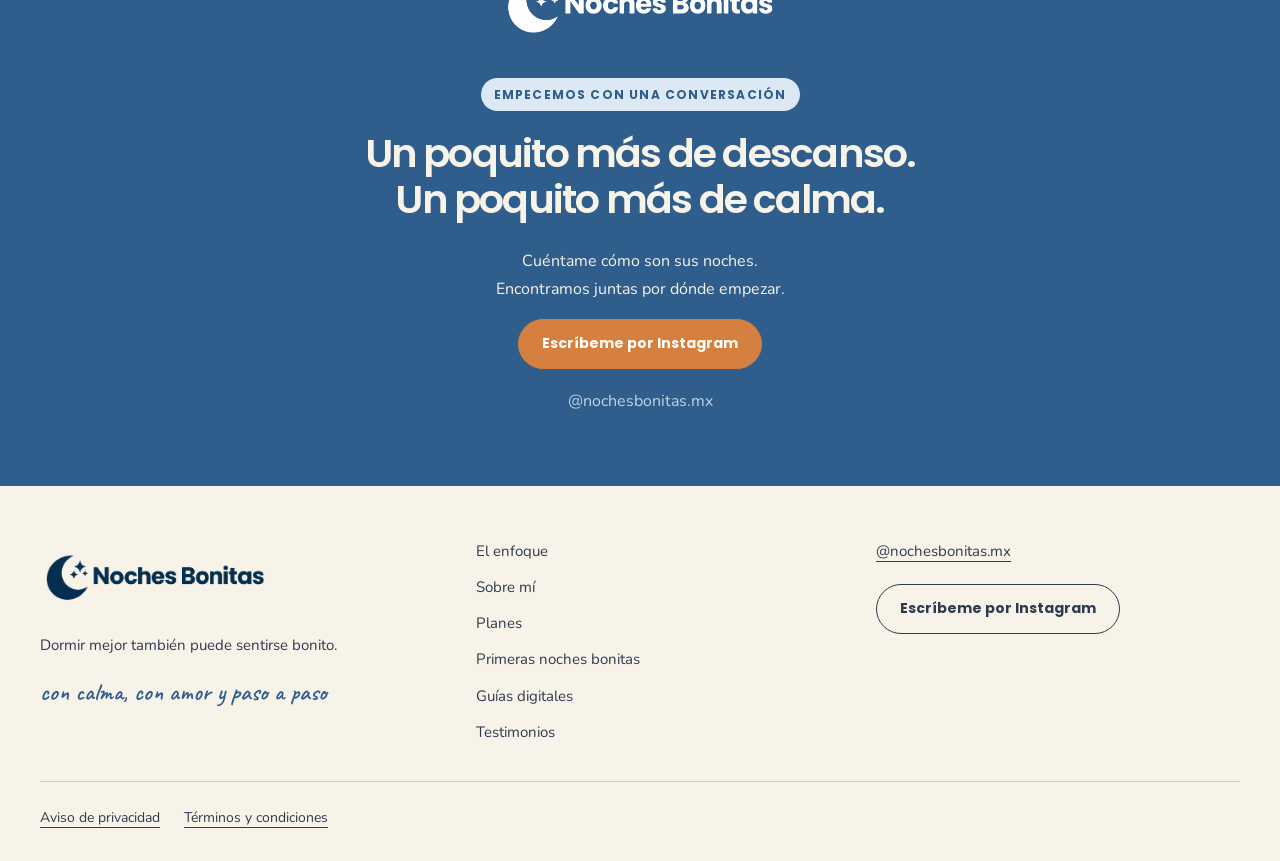
==== commit 202a030f: "redesign" ====
--- a/index.html
+++ b/index.html
@@ -7,21 +7,39 @@
   <meta name="description"
     content="Acompañamiento de sueño infantil respetuoso y personalizado con Nicoleth. Conoce los servicios de Noches Bonitas Mx.">
   <title>Noches Bonitas · Sueño infantil respetuoso</title>
-  <link rel="stylesheet" href="styles.css?v=modal-layer-3">
+  <link rel="preconnect" href="https://fonts.googleapis.com">
+  <link rel="preconnect" href="https://fonts.gstatic.com" crossorigin>
+  <link href="https://fonts.googleapis.com/css2?family=Caveat:wght@600&amp;family=Nunito:wght@400;600;700&amp;family=Poppins:wght@500;600;700&amp;display=swap" rel="stylesheet">
+  <link rel="icon" type="image/svg+xml" href="assets/images/brand/favicon.svg">
+  <meta property="og:title" content="Noches Bonitas · Sueño infantil respetuoso">
+  <meta property="og:description" content="Acompañamiento respetuoso, planes y guías para cada etapa. Con calma, con amor y paso a paso.">
+  <meta property="og:image" content="https://nochesbonitasmx.com/assets/mockups/vista-previa-compartir-1200x630.png">
+  <meta property="og:image:width" content="1200">
+  <meta property="og:image:height" content="630">
+  <meta property="og:image:alt" content="Noches Bonitas: guías y acompañamiento para noches con más calma">
+  <meta property="og:url" content="https://nochesbonitasmx.com/">
+  <meta property="og:type" content="website">
+  <meta name="twitter:card" content="summary_large_image">
+  <link rel="stylesheet" href="styles.css?v=brand-refresh-1">
   <link rel="stylesheet" href="promotion.css?v=november-2026-2">
   <link rel="stylesheet" href="currency.css?v=2">
   <script src="currency.js?v=2" defer></script>
   <script src="promotion.js?v=currency-1" defer></script>
   <script src="animations.js" defer></script>
+  <link rel="stylesheet" href="redesign.css?v=1">
+  <link rel="stylesheet" href="contact.css?v=1">
+  <script src="redesign.js?v=1" defer></script>
+
 </head>
 
 <body>
   <a class="skip-link" href="#inicio">Ir al contenido</a>
   <aside class="promo-banner" data-promo-banner aria-label="Promoción de noviembre" hidden>
     <div class="promo-banner-inner wrap">
-      <div class="promo-banner-copy"><span class="promo-banner-tag">BUEN FIN · NOVIEMBRE</span><strong>30% de descuento en todos los servicios</strong></div>
+      <div class="promo-banner-copy"><span class="promo-banner-tag">BUEN FIN · NOVIEMBRE</span><strong>30% en todos los servicios</strong><span class="promo-separator" aria-hidden="true">·</span></div>
       <div class="promo-countdown" role="timer" aria-live="off" aria-label="Tiempo restante de la promoción" data-promo-countdown></div>
       <button class="promo-banner-action" type="button" data-promo-details>Ver promoción</button>
+      <button class="promo-dismiss" type="button" data-promo-dismiss aria-label="Cerrar barra de promoción">×</button>
     </div>
   </aside>
   <dialog class="promotion-dialog" data-promo-dialog aria-labelledby="promo-title" aria-describedby="promo-description promo-deadline">
@@ -29,7 +47,7 @@
       <button class="promo-close" type="button" data-promo-close aria-label="Cerrar promoción" autofocus>
         <svg viewBox="0 0 24 24" aria-hidden="true" focusable="false"><path d="m6 6 12 12M18 6 6 18"/></svg>
       </button>
-      <svg class="promo-emblem" viewBox="0 0 48 48" fill="currentColor" aria-hidden="true" focusable="false"><path d="M26 4a20 20 0 1 0 18 27A18 18 0 0 1 26 4Z"/><path d="m36 6 2 5 5 2-5 2-2 5-2-5-5-2 5-2Z"/></svg>
+      <img class="promo-emblem promo-brand" src="assets/images/brand/logo-web-v2.png" alt="Noches Bonitas" width="2172" height="724">
       <p class="eyebrow">UN BUEN FIN PARA DESCANSAR MEJOR</p>
       <h2 id="promo-title">Noviembre nos regala<br>noches más bonitas.</h2>
       <div class="promo-discount" aria-label="30 por ciento de descuento"><strong aria-hidden="true">30%</strong><span aria-hidden="true">DE DESCUENTO</span></div>
@@ -42,13 +60,10 @@
     <a class="brand-image" href="#inicio" aria-label="Noches Bonitas, inicio"><img
         src="assets/images/brand/logo-web-v2.png" alt="Noches Bonitas" width="2172" height="724"
         fetchpriority="high"></a>
-    <nav aria-label="Navegación principal"><a href="#enfoque">El enfoque</a><a href="#nicoleth">Sobre mí</a><a
+    <button class="menu-toggle" type="button" data-menu-toggle aria-expanded="false" aria-controls="main-navigation" hidden><svg viewBox="0 0 24 24" aria-hidden="true"><path d="M4 6h16M4 12h16M4 18h16"/></svg><span class="promo-sr">Abrir menú</span></button>
+    <nav id="main-navigation" aria-label="Navegación principal"><a href="#enfoque">El enfoque</a><a href="#nicoleth">Sobre mí</a><a
         href="#servicios">Planes</a><a href="#testimonios">Testimonios</a></nav>
-    <a class="button small" href="https://ig.me/m/nochesbonitas.mx">Hablemos <svg class="icon-arrow" viewBox="0 0 24 24"
-        width="16" height="16" fill="none" stroke="currentColor" stroke-width="1.8" stroke-linecap="round"
-        stroke-linejoin="round" aria-hidden="true" focusable="false">
-        <path d="M6 18 18 6M6 6h12v12" />
-      </svg></a>
+    <a class="button small" href="https://ig.me/m/nochesbonitas.mx">Hablemos</a>
   </header>
   <main id="inicio">
     <section class="hero wrap" aria-labelledby="hero-title">
@@ -57,21 +72,11 @@
         <h1 id="hero-title">Volvamos a hacer<br><em>bonitas</em> tus noches.</h1>
         <p class="intro">No tienes que encontrar todas las respuestas sola. Te acompaño a entender el sueño de tu bebé y
           a construir un camino que tenga sentido para tu familia.</p>
-        <div class="actions"><a class="button" href="#servicios">Encuentra tu acompañamiento <svg class="icon-arrow"
-              viewBox="0 0 24 24" width="16" height="16" fill="none" stroke="currentColor" stroke-width="1.8"
-              stroke-linecap="round" stroke-linejoin="round" aria-hidden="true" focusable="false">
-              <path d="M12 4v16m-6-6 6 6 6-6" />
-            </svg></a><a class="text-link" href="https://ig.me/m/nochesbonitas.mx">Escríbeme por Instagram <svg
-              class="icon-arrow" viewBox="0 0 24 24" width="16" height="16" fill="none" stroke="currentColor"
-              stroke-width="1.8" stroke-linecap="round" stroke-linejoin="round" aria-hidden="true" focusable="false">
-              <path d="M6 18 18 6M6 6h12v12" />
-            </svg></a></div>
-        <p class="hero-note">Sin juicios. Sin fórmulas mágicas. Con mucho acompañamiento.</p>
-      </div>
-      <div class="night-art" role="img" aria-label="Ilustración decorativa de una luna y estrellas sobre un cielo azul">
-        <span class="star star-one">✦</span><span class="star star-two">✧</span><span class="star star-three">✦</span>
-        <div class="moon"></div>
-        <div class="orbit"></div>
+        <div class="actions"><a class="button" href="#servicios">Encuentra tu acompañamiento</a><a class="text-link" href="https://ig.me/m/nochesbonitas.mx">Escríbeme por Instagram</a></div>
+        <p class="hero-note">Sin juicios. Sin recetas universales. Con mucho acompañamiento.</p>
+      </div>
+      <div class="night-art">
+        <img src="assets/images/brand/night-scene.svg" width="480" height="550" alt="Una luna, una nube, una cuna y un osito bajo un cielo de estrellas" fetchpriority="high">
         <p>Dormir mejor también<br>puede sentirse <em>bonito.</em></p>
         <span class="art-caption">NOCHES BONITAS MX</span>
       </div>
@@ -122,16 +127,22 @@
           <p>Porque mi objetivo no es solamente que tu bebé duerma mejor. Es que ustedes vuelvan a disfrutar sus noches,
             sus días y esta etapa con un poquito más de calma.</p>
         </details>
-      </div>
-    </section>
-    <section class="services wrap" id="servicios">
-      <div class="section-heading">
-        <div>
-          <p class="eyebrow">CADA FAMILIA TIENE SU PROPIO CAMINO</p>
-          <h2>¿Qué necesitan hoy?</h2>
-        </div>
-        <p>Desde una duda puntual hasta un acompañamiento cercano. Elige el apoyo que mejor encaje con ustedes.</p>
-      </div>
+        <p class="handwritten">con cariño, Nicoleth</p>
+      </div>
+    </section>
+    <section class="stage-section" id="etapas" aria-labelledby="stage-title">
+      <div class="wrap">
+        <p class="eyebrow">UN CAMINO PARA CADA MOMENTO</p>
+        <h2 id="stage-title">¿En qué <em>etapa</em> están?</h2>
+        <div class="stage-grid">
+          <a class="stage-card" href="#primeras-noches"><svg class="brand-icon" aria-hidden="true" focusable="false"><use href="assets/images/brand/icons.svg#crib"></use></svg><span>Embarazo y 0 a 5 meses</span><small>Primeras noches bonitas</small></a>
+          <a class="stage-card" href="#servicios"><svg class="brand-icon" aria-hidden="true" focusable="false"><use href="assets/images/brand/icons.svg#moon"></use></svg><span>Desde los 6 meses</span><small>Un plan para tu familia</small></a>
+          <a class="stage-card" href="#guias"><svg class="brand-icon" aria-hidden="true" focusable="false"><use href="assets/images/brand/icons.svg#suitcase"></use></svg><span>Guías digitales</span><small>Herramientas para llevar contigo</small></a>
+        </div>
+        <p class="stage-return">¿Ya hiciste tu plan conmigo? <a href="#sleep-coach">Tu Sleep Coach</a></p>
+      </div>
+    </section>
+    <div class="wrap currency-section">
       <div class="currency-picker" data-currency-picker hidden>
         <fieldset aria-describedby="currency-status">
           <legend>Elige tu moneda</legend>
@@ -146,8 +157,63 @@
           <button type="button" data-currency-retry hidden>Reintentar conversión a MXN</button>
         </div>
       </div>
+    </div>
+    <section class="early-section" id="primeras-noches" aria-labelledby="early-title">
+      <div class="wrap">
+        <div class="early-intro">
+          <div>
+            <p class="eyebrow">BASES SALUDABLES DESDE EL INICIO</p>
+            <h2 id="early-title">Primeras noches <em>bonitas</em></h2>
+            <p>Para embarazadas y bebés de 0 a 5 meses. Entiende el sueño de tu bebé y construye hábitos saludables desde el principio, sin entrenamiento de sueño y sin dejarlo llorar.</p>
+            <ul class="check-list">
+              <li>Sueño seguro y ambiente de descanso</li>
+              <li>Cómo funciona el sueño en los primeros meses</li>
+              <li>Ventanas de sueño y señales de cansancio</li>
+              <li>Siestas, noches y tomas</li>
+              <li>Rutinas flexibles</li>
+              <li>La regresión de los 4 meses</li>
+              <li>Un plan de acción de 7 días</li>
+            </ul>
+          </div>
+          <div class="book-pair">
+            <figure><img src="assets/mockups/portada-guia-primeras-noches.png" alt="Portada de la guía Primeras noches bonitas" width="927" height="1200" loading="lazy" decoding="async"><figcaption>La guía · 36 páginas</figcaption></figure>
+            <figure><img src="assets/mockups/portada-cuaderno-primeras-noches.png" alt="Portada del cuaderno de trabajo Primeras noches bonitas" width="927" height="1200" loading="lazy" decoding="async"><figcaption>Tu cuaderno · 10 páginas</figcaption></figure>
+          </div>
+        </div>
+        <div class="product-grid">
+          <article class="product-card">
+            <svg class="brand-icon" aria-hidden="true" focusable="false"><use href="assets/images/brand/icons.svg#book"></use></svg>
+            <p class="eyebrow">A TU RITMO</p>
+            <h3>Primeras noches bonitas · Digital</h3>
+            <ul><li>Guía para leer (36 páginas)</li><li>Cuaderno de trabajo para llenar e imprimir (10 páginas)</li></ul>
+            <p class="price" data-regular-cents="49000" data-base-currency="MXN" data-discount="false" data-unit="MXN">$490 <span>MXN</span></p>
+            <p class="delivery-note">PDF · Compra y entrega coordinadas por Instagram.</p>
+            <a class="button outline" href="https://ig.me/m/nochesbonitas.mx" data-contact-product="Primeras noches bonitas · Digital">Quiero mi guía digital</a>
+          </article>
+          <article class="product-card recommended">
+            <span class="badge">RECOMENDADO</span>
+            <svg class="brand-icon" aria-hidden="true" focusable="false"><use href="assets/images/brand/icons.svg#heart"></use></svg>
+            <p class="eyebrow">LO VEMOS JUNTAS</p>
+            <h3>Primeras noches bonitas · Con asesoría 1 a 1</h3>
+            <ul><li>Videollamada individual de 90 minutos</li><li>Guía para leer</li><li>Cuaderno de trabajo</li><li>Resumen escrito con tus ajustes</li></ul>
+            <p class="price" data-regular-cents="190000" data-base-currency="MXN" data-unit="MXN">$1,900 <span>MXN</span></p>
+            <a class="button" href="https://ig.me/m/nochesbonitas.mx" data-contact-product="Primeras noches bonitas · Con asesoría 1 a 1">Quiero mi asesoría</a>
+          </article>
+        </div>
+        <p class="upgrade-note">¿Compraste la versión digital y después quieres la asesoría o un plan? Te descuento lo que pagaste si contratas en los siguientes 30 días.</p>
+      </div>
+    </section>
+    <section class="services wrap" id="servicios">
+      <div class="section-heading">
+        <div>
+          <p class="eyebrow">CADA FAMILIA TIENE SU PROPIO CAMINO</p>
+          <h2>Planes desde los <em>6 meses</em></h2>
+        </div>
+        <p>Desde una duda puntual hasta un acompañamiento cercano. Elige el apoyo que mejor encaje con ustedes.</p>
+      </div>
       <div class="plan-grid">
         <article class="plan">
+          <svg class="brand-icon" aria-hidden="true" focusable="false"><use href="assets/images/brand/icons.svg#clock"></use></svg>
           <p class="eyebrow">UNA DUDA PUNTUAL</p>
           <h3>Consulta <br>Sueño Express</h3>
           <p class="price" data-regular-cents="4500" data-unit="USD">$45 <span>USD</span></p>
@@ -157,13 +223,10 @@
             <li>Formulario y análisis previo</li>
             <li>Recomendaciones personalizadas</li>
             <li>Resumen escrito de ajustes</li>
-          </ul><a class="button outline" href="https://ig.me/m/nochesbonitas.mx">Consultar por Instagram <svg
-              class="icon-arrow" viewBox="0 0 24 24" width="16" height="16" fill="none" stroke="currentColor"
-              stroke-width="1.8" stroke-linecap="round" stroke-linejoin="round" aria-hidden="true" focusable="false">
-              <path d="M6 18 18 6M6 6h12v12" />
-            </svg></a>
+          </ul><a class="button outline" href="https://ig.me/m/nochesbonitas.mx" data-contact-product="Consulta Sueño Express">Consultar por Instagram</a>
         </article>
         <article class="plan">
+          <svg class="brand-icon" aria-hidden="true" focusable="false"><use href="assets/images/brand/icons.svg#moon"></use></svg>
           <p class="eyebrow">A TU PROPIO RITMO</p>
           <h3>Plan Sueño <br>en Calma</h3>
           <p class="eligibility">Desde los 6 meses</p>
@@ -174,13 +237,10 @@
             <li>Plan escrito y personalizado</li>
             <li>Rutinas, siestas y despertares</li>
             <li>Videollamada de 60 minutos</li>
-          </ul><a class="button outline" href="https://ig.me/m/nochesbonitas.mx">Consultar por Instagram <svg
-              class="icon-arrow" viewBox="0 0 24 24" width="16" height="16" fill="none" stroke="currentColor"
-              stroke-width="1.8" stroke-linecap="round" stroke-linejoin="round" aria-hidden="true" focusable="false">
-              <path d="M6 18 18 6M6 6h12v12" />
-            </svg></a>
+          </ul><a class="button outline" href="https://ig.me/m/nochesbonitas.mx" data-contact-product="Plan Sueño en Calma">Consultar por Instagram</a>
         </article>
         <article class="plan featured"><span class="badge">MÁS ELEGIDO</span>
+          <svg class="brand-icon" aria-hidden="true" focusable="false"><use href="assets/images/brand/icons.svg#bear"></use></svg>
           <p class="eyebrow">LO HACEMOS JUNTAS</p>
           <h3>Plan <br>Noches Bonitas</h3>
           <p class="eligibility">Desde los 6 meses</p>
@@ -191,68 +251,54 @@
             <li>14 días de apoyo por WhatsApp</li>
             <li>Revisión de bitácora de sueño</li>
             <li>Ajustes y resolución de dudas</li>
-          </ul><a class="button cream" href="https://ig.me/m/nochesbonitas.mx">Consultar por Instagram <svg
-              class="icon-arrow" viewBox="0 0 24 24" width="16" height="16" fill="none" stroke="currentColor"
-              stroke-width="1.8" stroke-linecap="round" stroke-linejoin="round" aria-hidden="true" focusable="false">
-              <path d="M6 18 18 6M6 6h12v12" />
-            </svg></a>
+          </ul><a class="button cream" href="https://ig.me/m/nochesbonitas.mx" data-contact-product="Plan Noches Bonitas">Consultar por Instagram</a>
         </article>
       </div>
       <div class="extra-plans">
-        <article class="wide-plan early-months">
-          <p class="eyebrow">BASES SALUDABLES DESDE EL INICIO</p>
-          <h3>Asesoría Hábitos Saludables</h3>
-          <p class="eligibility">Durante el embarazo o para bebés de 0 a 5 meses</p>
-          <p class="price" data-regular-cents="10000" data-unit="USD">$100 <span>USD</span></p>
-          <p>Comprende el sueño de tu bebé y construye bases saludables sin entrenamiento de sueño.</p>
-          <ul>
-            <li>Videollamada individual de 90 minutos</li>
-            <li>Cómo funciona el sueño en los primeros meses</li>
-            <li>Sueño seguro y ambiente de descanso</li>
-            <li>Señales de cansancio y ventanas orientativas</li>
-            <li>Siestas, sueño nocturno y tomas</li>
-            <li>Rutinas flexibles y regresión de los 4 meses</li>
-            <li>Guía digital con tablas y recomendaciones</li>
-          </ul>
-          <a class="text-link" href="https://ig.me/m/nochesbonitas.mx">Consultar por Instagram <svg class="icon-arrow"
-              viewBox="0 0 24 24" width="16" height="16" fill="none" stroke="currentColor" stroke-width="1.8"
-              stroke-linecap="round" stroke-linejoin="round" aria-hidden="true" focusable="false">
-              <path d="M6 18 18 6M6 6h12v12" />
-            </svg></a>
-        </article>
-        <article class="wide-plan">
+<article class="wide-plan">
+          <svg class="brand-icon" aria-hidden="true" focusable="false"><use href="assets/images/brand/icons.svg#heart"></use></svg>
           <p class="eyebrow">MÁS TIEMPO, MÁS CALMA</p>
           <h3>Noches Bonitas Contigo</h3>
           <p class="eligibility">Desde los 6 meses</p>
           <p class="price" data-regular-cents="24000" data-unit="USD">$240 <span>USD</span></p>
           <p>Plan personalizado y <strong>30 días de acompañamiento por WhatsApp</strong>, revisión de bitácora y
             ajustes. Incluye llamada inicial de 60 minutos, seguimiento de 30 minutos y revisión final.</p><a
-            class="text-link" href="https://ig.me/m/nochesbonitas.mx">Quiero un mes de acompañamiento <svg
-              class="icon-arrow" viewBox="0 0 24 24" width="16" height="16" fill="none" stroke="currentColor"
-              stroke-width="1.8" stroke-linecap="round" stroke-linejoin="round" aria-hidden="true" focusable="false">
-              <path d="M6 18 18 6M6 6h12v12" />
-            </svg></a>
-        </article>
-        <article class="wide-plan membership">
+            class="text-link" href="https://ig.me/m/nochesbonitas.mx" data-contact-product="Noches Bonitas Contigo">Quiero un mes de acompañamiento</a>
+        </article>
+        <article class="wide-plan membership" id="sleep-coach">
+          <svg class="brand-icon" aria-hidden="true" focusable="false"><use href="assets/images/brand/icons.svg#book"></use></svg>
           <p class="eyebrow">PARA LAS ETAPAS QUE SIGUEN</p>
           <h3>Tu Sleep Coach</h3>
           <p class="price" data-regular-cents="4000" data-unit="USD / mes">$40 <span>USD / mes</span></p>
           <p>Seguimiento por WhatsApp dentro del horario de atención, ajustes de rutinas, revisión mensual de bitácora y
             una videollamada de 30 minutos al mes.</p>
           <p class="eligibility">Exclusivo para familias que ya realizaron un plan completo con Noches Bonitas.</p><a
-            class="text-link" href="https://ig.me/m/nochesbonitas.mx">Quiero continuar acompañada <svg
-              class="icon-arrow" viewBox="0 0 24 24" width="16" height="16" fill="none" stroke="currentColor"
-              stroke-width="1.8" stroke-linecap="round" stroke-linejoin="round" aria-hidden="true" focusable="false">
-              <path d="M6 18 18 6M6 6h12v12" />
-            </svg></a>
+            class="text-link" href="https://ig.me/m/nochesbonitas.mx" data-contact-product="Tu Sleep Coach">Quiero continuar acompañada</a>
         </article>
       </div>
       <p class="help">¿No sabes cuál elegir? <a href="https://ig.me/m/nochesbonitas.mx">Cuéntame qué están viviendo y lo
-          vemos juntas <svg class="icon-arrow" viewBox="0 0 24 24" width="16" height="16" fill="none"
-            stroke="currentColor" stroke-width="1.8" stroke-linecap="round" stroke-linejoin="round" aria-hidden="true"
-            focusable="false">
-            <path d="M6 18 18 6M6 6h12v12" />
-          </svg></a></p>
+          vemos juntas</a></p>
+    </section>
+    <section class="guides-section" id="guias" aria-labelledby="guides-title">
+      <div class="wrap">
+        <p class="eyebrow">PARA LLEVAR CONTIGO</p>
+        <h2 id="guides-title">Guías <em>digitales</em></h2>
+        <p>Herramientas prácticas para momentos específicos, para leer a tu ritmo.</p>
+        <div class="guide-grid">
+          <article class="guide-card">
+            <div class="guide-cover"><img src="assets/mockups/portada-guia-de-viaje.png" alt="Portada de Guía de viaje" width="927" height="1200" loading="lazy" decoding="async"></div>
+            <div class="guide-copy">
+              <svg class="brand-icon" aria-hidden="true" focusable="false"><use href="assets/images/brand/icons.svg#suitcase"></use></svg>
+              <h3>Guía de viaje</h3>
+              <p>Para que todos duerman bien, también de vacaciones. Bebés y niños de 0 a 5 años.</p>
+              <ul class="check-list"><li>Cómo planear pensando en el sueño</li><li>El día del viaje y cambio de horario</li><li>Rutinas en el camino y dormir fuera de casa</li><li>Momentos S.O.S. y volver a la rutina</li><li>Checklists para empacar</li><li>Tu plan de viaje para llenar</li></ul>
+              <p class="delivery-note">34 páginas en PDF · Entrega coordinada por Instagram.</p>
+              <p class="price" data-regular-cents="1500" data-unit="USD" data-discount="false">$15 <span>USD</span></p>
+              <a class="button" href="https://ig.me/m/nochesbonitas.mx" data-contact-product="Guía de viaje">Quiero mi guía de viaje</a>
+            </div>
+          </article>
+        </div>
+      </div>
     </section>
     <section class="testimonials wrap" id="testimonios" aria-labelledby="testimonials-title" data-carousel>
       <p class="eyebrow">PALABRAS QUE NOS ACOMPAÑAN</p>
@@ -413,10 +459,26 @@
         </details>
         <details>
           <summary>¿Cómo elijo el acompañamiento?</summary>
-          <p>Si estás embarazada o tu bebé tiene de 0 a 5 meses, la Asesoría Hábitos Saludables ofrece orientación sin
+          <p>Si estás embarazada o tu bebé tiene de 0 a 5 meses, Primeras noches bonitas ofrece orientación sin
             entrenamiento de sueño. Desde los 6 meses, puedes elegir un plan personalizado con distintos niveles de
             apoyo. Para una situación puntual, está la Consulta Sueño Express. Escríbeme por Instagram y revisamos qué
             opción encaja con tu familia.</p>
+        </details>
+        <details>
+          <summary>¿Cómo recibo mi guía?</summary>
+          <p>Escríbeme por Instagram para coordinar la compra y la entrega del PDF. Por ahora, la entrega es manual: no hay pago ni descarga automática en este sitio.</p>
+        </details>
+        <details>
+          <summary>¿Puedo llenar el cuaderno en el celular?</summary>
+          <p>Sí. Puedes escribir directo en el PDF con una aplicación compatible o imprimirlo.</p>
+        </details>
+        <details>
+          <summary>¿Qué diferencia hay entre la versión digital y la asesoría?</summary>
+          <p>La digital es para aprender a tu ritmo. En la asesoría, además, vemos juntas el caso de tu bebé en una videollamada de 90 minutos.</p>
+        </details>
+        <details>
+          <summary>¿Sirve si todavía estoy embarazada?</summary>
+          <p>Sí, es el mejor momento para prepararte.</p>
         </details>
       </div>
     </section>
@@ -426,21 +488,21 @@
         <p class="eyebrow">EMPECEMOS CON UNA CONVERSACIÓN</p>
         <h2>Un poquito más de descanso.<br>Un poquito más de calma.</h2>
         <p>Cuéntame cómo son sus noches.<br>Encontramos juntas por dónde empezar.</p><a class="button cream"
-          href="https://ig.me/m/nochesbonitas.mx">Escríbeme por Instagram <svg class="icon-arrow" viewBox="0 0 24 24"
-            width="16" height="16" fill="none" stroke="currentColor" stroke-width="1.8" stroke-linecap="round"
-            stroke-linejoin="round" aria-hidden="true" focusable="false">
-            <path d="M6 18 18 6M6 6h12v12" />
-          </svg></a>
+          href="https://ig.me/m/nochesbonitas.mx">Escríbeme por Instagram</a>
         <p class="handle">@nochesbonitas.mx</p>
       </div>
     </section>
   </main>
-  <footer class="wrap"><a class="wordmark" href="#inicio">Noches Bonitas<span>DORMIR MEJOR TAMBIÉN PUEDE SENTIRSE
-        BONITO.</span></a><a href="https://www.instagram.com/nochesbonitas.mx/">Instagram <svg class="icon-arrow"
-        viewBox="0 0 24 24" width="16" height="16" fill="none" stroke="currentColor" stroke-width="1.8"
-        stroke-linecap="round" stroke-linejoin="round" aria-hidden="true" focusable="false">
-        <path d="M6 18 18 6M6 6h12v12" />
-      </svg></a></footer>
+  <footer class="site-footer wrap">
+    <div class="footer-brand">
+      <a href="#inicio"><img src="assets/images/brand/logo-web-v2.png" width="2172" height="724" alt="Noches Bonitas" loading="lazy" decoding="async"></a>
+      <p>Dormir mejor también puede sentirse bonito.</p>
+      <p class="handwritten">con calma, con amor y paso a paso</p>
+    </div>
+    <nav aria-label="Enlaces del pie de página"><a href="#enfoque">El enfoque</a><a href="#nicoleth">Sobre mí</a><a href="#servicios">Planes</a><a href="#primeras-noches">Primeras noches bonitas</a><a href="#guias">Guías digitales</a><a href="#testimonios">Testimonios</a></nav>
+    <div class="footer-contact"><a href="https://www.instagram.com/nochesbonitas.mx/">@nochesbonitas.mx</a><a class="button outline" href="https://ig.me/m/nochesbonitas.mx">Escríbeme por Instagram</a></div>
+    <div class="footer-legal"><a href="aviso-de-privacidad.html">Aviso de privacidad</a><a href="terminos.html">Términos y condiciones</a></div>
+  </footer>
 </body>
 
 </html>
--- a/styles.css
+++ b/styles.css
@@ -1,15 +1,24 @@
 :root {
-  --night: #173a5b;
-  --sky: #8db8dc;
-  --cream: #f7f2ea;
-  --sand: #e6d3b8;
-  --caramel: #d9b48b;
-  --terracotta: #d8743c;
-  --ink-muted: #4e6575;
+  --crema: #F7F3E8;
+  --luna: #FFFDF8;
+  --cielo: #8AB6DC;
+  --cielo-suave: #DCE9F5;
+  --cielo-prof: #2F5E8C;
+  --tinta: #2E3A4F;
+  --tinta-suave: #5B6577;
+  --arena: #DBC7A4;
+  --terracota: #D57F41;
+  --night: var(--tinta);
+  --sky: var(--cielo);
+  --cream: var(--crema);
+  --sand: var(--arena);
+  --caramel: var(--arena);
+  --terracotta: var(--terracota);
+  --ink-muted: var(--tinta-suave);
 }
 * { box-sizing: border-box; }
 html { scroll-behavior: smooth; scroll-padding-top: 24px; }
-body { margin: 0; background: var(--cream); color: var(--night); font-family: Montserrat, "Segoe UI", sans-serif; font-size: 16px; line-height: 1.75; }
+body { margin: 0; background: var(--cream); color: var(--night); font-family: Nunito, "Segoe UI", sans-serif; font-size: 16px; line-height: 1.75; }
 a { color: inherit; text-underline-offset: 5px; }
 a, summary { -webkit-tap-highlight-color: transparent; }
 :focus-visible { outline: 3px solid var(--terracotta); outline-offset: 6px; }
@@ -18,7 +27,7 @@
 h1 { font-size: clamp(2.7rem, 4.7vw, 4.6rem); font-weight: 600; margin-bottom: 28px; }
 h2 { font-size: clamp(2rem, 3.1vw, 3rem); font-weight: 600; margin-bottom: 24px; }
 h3 { font-size: 1.55rem; font-weight: 600; line-height: 1.3; letter-spacing: -.02em; }
-em { font-family: Georgia, serif; font-weight: 400; }
+em { font-family: Poppins, "Segoe UI", sans-serif; font-weight: inherit; font-style: normal; color: var(--cielo-prof); }
 .wrap { width: min(1200px, calc(100% - 80px)); margin-inline: auto; }
 .header { display: flex; align-items: center; justify-content: space-between; gap: 24px; padding-block: 30px; border-bottom: 1px solid #173a5b20; }
 .wordmark { font-size: 1.6rem; text-decoration: none; font-weight: 700; white-space: nowrap; }
--- a/promotion.css
+++ b/promotion.css
@@ -55,3 +55,23 @@
   .promotion-dialog[open] .promo-panel { animation: promo-arrival 280ms ease-out; }
   @keyframes promo-arrival { from { opacity: 0; } to { opacity: 1; } }
 }
+
+/* The compact mobile ribbon does not compete with the first-screen heading. */
+.promo-separator { display: none; }
+.promo-dismiss { flex: 0 0 32px; width: 32px; min-height: 32px; border: 0; border-radius: 50%; background: transparent; color: inherit; font: 24px/1 Nunito, sans-serif; cursor: pointer; }
+.promo-dismiss:hover { background: #ffffff20; }
+.promo-banner-action { border-radius: 999px; }
+.promo-panel { box-shadow: 0 0 0 1.2px rgba(47,94,140,.10); }
+.promo-panel .eyebrow { color: var(--cielo-prof); }
+.price .promo-sale { color: var(--cielo-prof); }
+.featured .price .promo-sale { color: var(--luna); }
+.price .promo-price-note { font-size: .875rem; }
+@media (max-width: 760px) {
+  .promo-banner { padding-block: 4px; }
+  .promo-banner-inner { flex-wrap: nowrap; justify-content: center; gap: 5px; width: calc(100% - 20px); }
+  .promo-banner-copy { width: auto; font-size: .75rem; gap: 5px; white-space: nowrap; }
+  .promo-banner-tag, .promo-banner .promo-countdown { display: none; }
+  .promo-separator { display: inline; }
+  .promo-banner-action { padding: 4px 0; min-height: 32px; color: var(--cream); background: transparent; font-size: .75rem; text-decoration: underline; }
+  .promo-dismiss { flex-basis: 28px; width: 28px; }
+}
--- a/currency.css
+++ b/currency.css
@@ -1,17 +1,17 @@
 .currency-picker[hidden] { display: none; }
-.currency-picker { display: flex; align-items: center; gap: 16px 28px; margin: -12px 0 34px; padding-bottom: 22px; border-bottom: 1px solid #173a5b20; }
+.currency-picker { display: flex; align-items: center; gap: 16px 28px; margin: -12px 0 34px; padding-bottom: 22px; border-bottom: 1px solid var(--arena); }
 .currency-picker fieldset { padding: 0; margin: 0; border: 0; flex-shrink: 0; }
-.currency-picker legend { font-size: 10px; font-weight: 600; letter-spacing: .12em; margin-bottom: 8px; padding: 0; text-transform: uppercase; }
-.currency-options { display: flex; gap: 4px; padding: 4px; border: 1px solid #173a5b26; border-radius: 30px; background: #fffaf3; }
+.currency-picker legend { font-family: 'Poppins', sans-serif; font-size: .875rem; font-weight: 600; letter-spacing: .08em; margin-bottom: 8px; padding: 0; text-transform: uppercase; }
+.currency-options { display: flex; gap: 4px; padding: 4px; border: 1px solid var(--arena); border-radius: 30px; background: var(--luna); }
 .currency-options label { cursor: pointer; }
 .currency-options input { position: absolute; width: 1px; height: 1px; opacity: 0; clip-path: inset(50%); }
-.currency-option { display: flex; align-items: center; justify-content: center; gap: 8px; min-width: 98px; min-height: 44px; padding: 9px 16px; border-radius: 24px; font-size: 13px; font-weight: 600; }
-.currency-option img { display: block; width: 24px; height: 16px; border-radius: 2px; box-shadow: 0 0 0 1px #173a5b20; }
-.currency-options input:checked + .currency-option { background: var(--night); color: var(--cream); }
-.currency-options input:focus-visible + .currency-option { outline: 2px solid var(--terracotta); outline-offset: 2px; }
-.currency-detail { max-width: 570px; padding-top: 20px; color: var(--ink-muted); font-size: 11px; line-height: 1.7; }
+.currency-option { display: flex; align-items: center; justify-content: center; gap: 8px; min-width: 98px; min-height: 44px; padding: 9px 16px; border-radius: 24px; font-family: 'Poppins', sans-serif; font-size: .875rem; font-weight: 600; }
+.currency-option img { display: block; width: 24px; height: 16px; border-radius: 2px; box-shadow: 0 0 0 1px var(--arena); }
+.currency-options input:checked + .currency-option { background: var(--cielo-prof); color: var(--luna); }
+.currency-options input:focus-visible + .currency-option { outline: 2px solid var(--cielo-prof); outline-offset: 2px; }
+.currency-detail { max-width: 570px; padding-top: 20px; color: var(--tinta-suave); font-size: .875rem; line-height: 1.7; }
 .currency-detail p { margin: 0; }
-.currency-detail button { border: 0; background: transparent; color: var(--night); text-decoration: underline; text-underline-offset: 3px; padding: 8px 0; font: inherit; font-weight: 600; cursor: pointer; }
+.currency-detail button { border: 0; background: transparent; color: var(--cielo-prof); text-decoration: underline; text-underline-offset: 3px; padding: 8px 0; font: inherit; font-weight: 600; cursor: pointer; }
 .currency-detail button[hidden] { display: none; }
 @media (max-width: 650px) {
   .currency-picker { flex-direction: column; align-items: flex-start; gap: 12px; margin-top: -14px; margin-bottom: 30px; padding-bottom: 20px; }
--- a/redesign.css
+++ b/redesign.css
@@ -0,0 +1,129 @@
+/* Brand refresh. Gallery and image-dialog geometry intentionally stay in styles.css. */
+.services .section-heading { display: block; }
+.services .section-heading > p { max-width: 680px; margin-top: 18px; }
+.header { padding-block: 24px; border-color: var(--arena); }
+.header nav { font-size: .875rem; font-weight: 700; }
+.button { border-radius: 999px; background: var(--terracota); border-color: var(--terracota); color: white; font: 700 .875rem/1.5 Poppins, sans-serif; }
+.button:hover { box-shadow: none; filter: brightness(.94); }
+.button.outline, .button.cream { background: transparent; border-color: currentColor; color: var(--tinta); }
+.featured .button, .contact .button { color: var(--luna); border-color: var(--luna); background: transparent; }
+.header > .button { background: transparent; color: var(--tinta); border-color: var(--tinta); }
+.eyebrow { display: inline-block; border-radius: 999px; padding: 7px 13px; background: var(--cielo-suave); color: var(--cielo-prof); font: 700 .75rem/1.6 Poppins, sans-serif; letter-spacing: .1em; margin-bottom: 20px; }
+.hero { gap: 64px; padding-block: 60px 76px; }
+.hero h1 { font-size: clamp(2.5rem, 4.5vw, 4.3rem); line-height: 1.18; }
+.hero .eyebrow { font-size: .7rem; }
+.hero-note { font-size: .875rem; }
+.intro { font-size: 1.125rem; }
+.text-link { font-size: .9375rem; }
+.night-art { padding: 0 0 30px; min-height: 0; background: var(--cielo-suave); border: 1px solid var(--arena); color: var(--tinta); }
+.night-art > img { display: block; width: 100%; height: auto; margin-bottom: -20px; }
+.night-art p { font: 600 1.6rem/1.4 Poppins, sans-serif; margin-bottom: 16px; padding-inline: 20px; }
+.art-caption { color: var(--cielo-prof); font-size: .7rem; }
+.approach, .stage-section, .guides-section, .experience-band { background: var(--cielo-suave); }
+.approach .eyebrow, .stage-section .eyebrow, .guides-section > .wrap > .eyebrow { background: var(--luna); }
+.principles p, .about p:not(.eyebrow):not(.credentials), details p, summary, .section-heading > p { font-size: 1rem; }
+.number { color: var(--cielo-prof); }
+.about .handwritten, .handwritten { font: 600 1.8rem/1.3 Caveat, cursive; color: var(--cielo-prof); margin-top: 24px; }
+.stage-section, .early-section, .guides-section { padding-block: 76px; }
+.stage-section { text-align: center; }
+.stage-grid { display: grid; grid-template-columns: repeat(3, minmax(0, 1fr)); gap: 22px; margin-top: 36px; }
+.stage-card { padding: 32px 22px; text-decoration: none; display: flex; flex-direction: column; align-items: center; gap: 16px; }
+.stage-card span { font: 600 1.125rem/1.5 Poppins, sans-serif; }
+.stage-card small { font-size: .9375rem; color: var(--tinta-suave); }
+.stage-card:hover { outline: 2px solid var(--cielo-prof); outline-offset: 3px; }
+.stage-return { margin: 32px 0 0; }
+.stage-return a { color: var(--cielo-prof); font-weight: 700; }
+.currency-section { padding-top: 44px; }
+.currency-section .currency-picker { margin-bottom: 0; }
+.early-section { padding-top: 45px; }
+.early-intro { display: grid; grid-template-columns: 1fr 1fr; align-items: center; gap: 64px; }
+.early-intro > *, .product-grid > *, .guide-card > * { min-width: 0; }
+.check-list { list-style: none; padding: 0; }
+.check-list li { position: relative; padding-left: 28px; margin-bottom: 9px; }
+.check-list li::before { content: '✓'; position: absolute; left: 0; color: var(--cielo-prof); font-weight: 700; }
+.book-pair { display: flex; gap: 14px; padding: 36px 12px; align-items: center; border-radius: 48% 48% 20px 20px; background: var(--cielo-suave); }
+.book-pair figure { width: 50%; margin: 0; }
+.book-pair figure:first-child { transform: rotate(-5deg) translateY(-8px); }
+.book-pair figure:last-child { transform: rotate(5deg) translateY(14px); }
+.book-pair img { display: block; width: 100%; height: auto; border-radius: 8px; border: 1px solid var(--arena); }
+.book-pair figcaption { text-align: center; font-size: .875rem; margin-top: 12px; color: var(--cielo-prof); }
+.product-grid { display: grid; grid-template-columns: repeat(2, minmax(0, 1fr)); gap: 28px; margin-top: 54px; }
+.stage-card, .product-card, .guide-card, .plan, .wide-plan, .testimonial-card { background: var(--luna); border: 0; border-radius: 20px; box-shadow: 0 0 0 1.2px rgba(47,94,140,.10); }
+.product-card { padding: 36px; position: relative; display: flex; flex-direction: column; align-items: flex-start; }
+.product-card .button { margin-top: auto; }
+.product-card h3 { max-width: 430px; }
+.product-card ul { padding-left: 20px; margin-bottom: 24px; }
+.product-card .price { margin-bottom: 18px; }
+.recommended { box-shadow: 0 0 0 1.5px var(--cielo); }
+.badge { font: 700 .75rem/1.5 Poppins, sans-serif; background: var(--cielo-prof); color: var(--luna); }
+.brand-icon { display: block; width: 54px; height: 54px; margin-bottom: 18px; color: var(--tinta); fill: none; stroke: var(--tinta); stroke-width: 2.2; stroke-linecap: round; stroke-linejoin: round; }
+.stage-card .brand-icon { width: 64px; height: 64px; margin: 0; }
+.upgrade-note { max-width: 820px; margin: 30px auto 0; text-align: center; color: var(--tinta-suave); }
+.delivery-note { color: var(--tinta-suave); font-size: .9375rem; }
+.services { padding-top: 50px; }
+.plan .eyebrow { font-size: .7rem; padding-inline: 10px; }
+.plan > p:not(.price):not(.eyebrow), .wide-plan > p:not(.price):not(.eyebrow), .plan ul, .help { font-size: 1rem; }
+.plan ul { line-height: 1.8; }
+.plan .button { font-size: .8125rem; }
+.featured { background: var(--cielo-prof); color: var(--luna); }
+.featured .badge { background: var(--arena); color: var(--tinta); }
+.featured .brand-icon { background: var(--cielo-suave); border-radius: 50%; padding: 8px; }
+.price span { font-size: .875rem; }
+.guide-grid { display: grid; grid-template-columns: repeat(auto-fit, minmax(min(100%, 420px), 1fr)); gap: 28px; margin-top: 36px; }
+.guide-card { display: grid; grid-template-columns: .9fr 1.1fr; overflow: hidden; }
+.guide-cover { display: grid; place-items: center; background: var(--crema); padding: 40px; }
+.guide-cover img { display: block; width: min(100%, 300px); height: auto; border: 1px solid var(--arena); border-radius: 8px; transform: rotate(-4deg); }
+.guide-copy { padding: 38px; }
+.price-pending { font: 700 1rem/1.6 Poppins, sans-serif; overflow-wrap: anywhere; color: var(--cielo-prof); }
+.faq { padding-top: 76px; }
+.faq > div > p:not(.eyebrow), .contact p:not(.eyebrow) { font-size: 1rem; }
+.quote-mark { color: var(--cielo-prof); }
+.quote-source p, .quote-source a, .testimonial-note { font-size: .875rem; }
+.contact { background: var(--cielo-prof); }
+.contact .button { background: var(--terracota); border-color: var(--terracota); }
+.site-footer { display: grid; grid-template-columns: 1.1fr 1fr 1fr; align-items: start; padding-block: 52px 30px; gap: 36px; }
+.footer-brand img { max-width: 230px; width: 100%; height: auto; display: block; }
+.footer-brand p { font-size: .9375rem; margin: 18px 0 0; }
+.footer-brand .handwritten { font-size: 1.5rem; }
+.site-footer nav { display: flex; flex-direction: column; gap: 10px; font-size: .9375rem; }
+.footer-contact { display: flex; flex-direction: column; align-items: flex-start; gap: 20px; font-size: .9375rem; }
+.footer-legal { grid-column: 1 / -1; display: flex; gap: 24px; flex-wrap: wrap; border-top: 1px solid var(--arena); padding-top: 24px; font-size: .875rem; }
+.menu-toggle { display: none; width: 44px; height: 44px; padding: 10px; border: 1px solid var(--arena); border-radius: 50%; background: transparent; color: var(--tinta); cursor: pointer; }
+.menu-toggle svg { display: block; width: 24px; height: 24px; fill: none; stroke: currentColor; stroke-width: 1.8; stroke-linecap: round; }
+@media (max-width: 1000px) {
+  .hero { gap: 30px; }
+  .early-intro { gap: 32px; }
+  .header { gap: 14px; }
+  .header .brand-image { width: 210px; }
+  .site-footer { grid-template-columns: 1fr 1fr; }
+  .footer-contact { grid-column: 1 / -1; }
+}
+@media (max-width: 760px) {
+  .header { flex-wrap: wrap; padding-block: 14px; justify-content: space-between; }
+  .header > .button { display: none; }
+  .menu-enhanced .menu-toggle:not([hidden]) { display: block; }
+  .header nav { order: 3; width: 100%; flex-wrap: wrap; gap: 14px 22px; padding-block: 12px; }
+  .menu-enhanced .header nav { display: none; }
+  .menu-open .header nav { display: flex; }
+  .hero { grid-template-columns: 1fr; padding-top: 32px; }
+  .hero h1 { font-size: clamp(2.3rem, 9vw, 3.3rem); }
+  .hero .eyebrow { font-size: .65rem; letter-spacing: .05em; }
+  .intro { font-size: 1rem; }
+  .night-art { max-width: 440px; }
+  .stage-grid, .product-grid, .early-intro, .guide-card { grid-template-columns: 1fr; }
+  .stage-section, .early-section, .guides-section { padding-block: 50px; }
+  .stage-card { padding: 26px; }
+  .product-card, .guide-copy { padding: 30px 24px; }
+  .book-pair { max-width: 500px; margin-inline: auto; }
+  .guide-cover { padding: 36px; }
+  .guide-cover img { max-width: 240px; }
+  .product-grid { margin-top: 40px; }
+  .site-footer { grid-template-columns: 1fr; }
+  .site-footer nav { order: initial; width: auto; }
+  .footer-legal { gap: 12px 24px; }
+}
+
+.promotion-dialog { background: var(--cielo-prof); }
+.promotion-dialog::backdrop { background: var(--cielo-prof); }
+.promo-panel { background: var(--crema); }
+.promo-emblem.promo-brand { width: 210px; max-width: 75%; height: auto; margin: 0 auto 20px; }
--- a/contact.css
+++ b/contact.css
@@ -0,0 +1,14 @@
+.contact-dialog { border: 0; padding: 0; border-radius: 20px; width: min(560px, calc(100% - 32px)); max-height: calc(100dvh - 32px); background: var(--luna); color: var(--tinta); }
+.contact-dialog::backdrop { background: rgb(46 58 79 / .75); }
+.contact-panel { padding: clamp(24px, 5vw, 40px); position: relative; }
+.contact-panel h2 { font-size: clamp(26px, 5vw, 36px); margin: 18px 0; }
+.contact-panel p { line-height: 1.6; }
+.contact-close { position: absolute; top: 8px; right: 12px; width: 44px; height: 44px; border: 0; background: transparent; color: inherit; font-size: 32px; cursor: pointer; }
+.contact-panel label { display: block; margin: 18px 0 8px; font-weight: 700; }
+.contact-panel textarea { width: 100%; box-sizing: border-box; padding: 14px; resize: vertical; border: 1px solid var(--arena); border-radius: 12px; font: inherit; color: inherit; background: var(--crema); }
+.contact-note, .contact-status { font-size: 14px; }
+.legal { max-width: 820px; padding-block: 48px; }
+.legal h1 { font-size: clamp(32px, 6vw, 52px); }
+.legal h2 { font-size: 24px; margin-top: 32px; }
+.legal p, .legal li { line-height: 1.8; }
+.legal-draft { background: var(--cielo-suave); padding: 18px; border-radius: 16px; }
